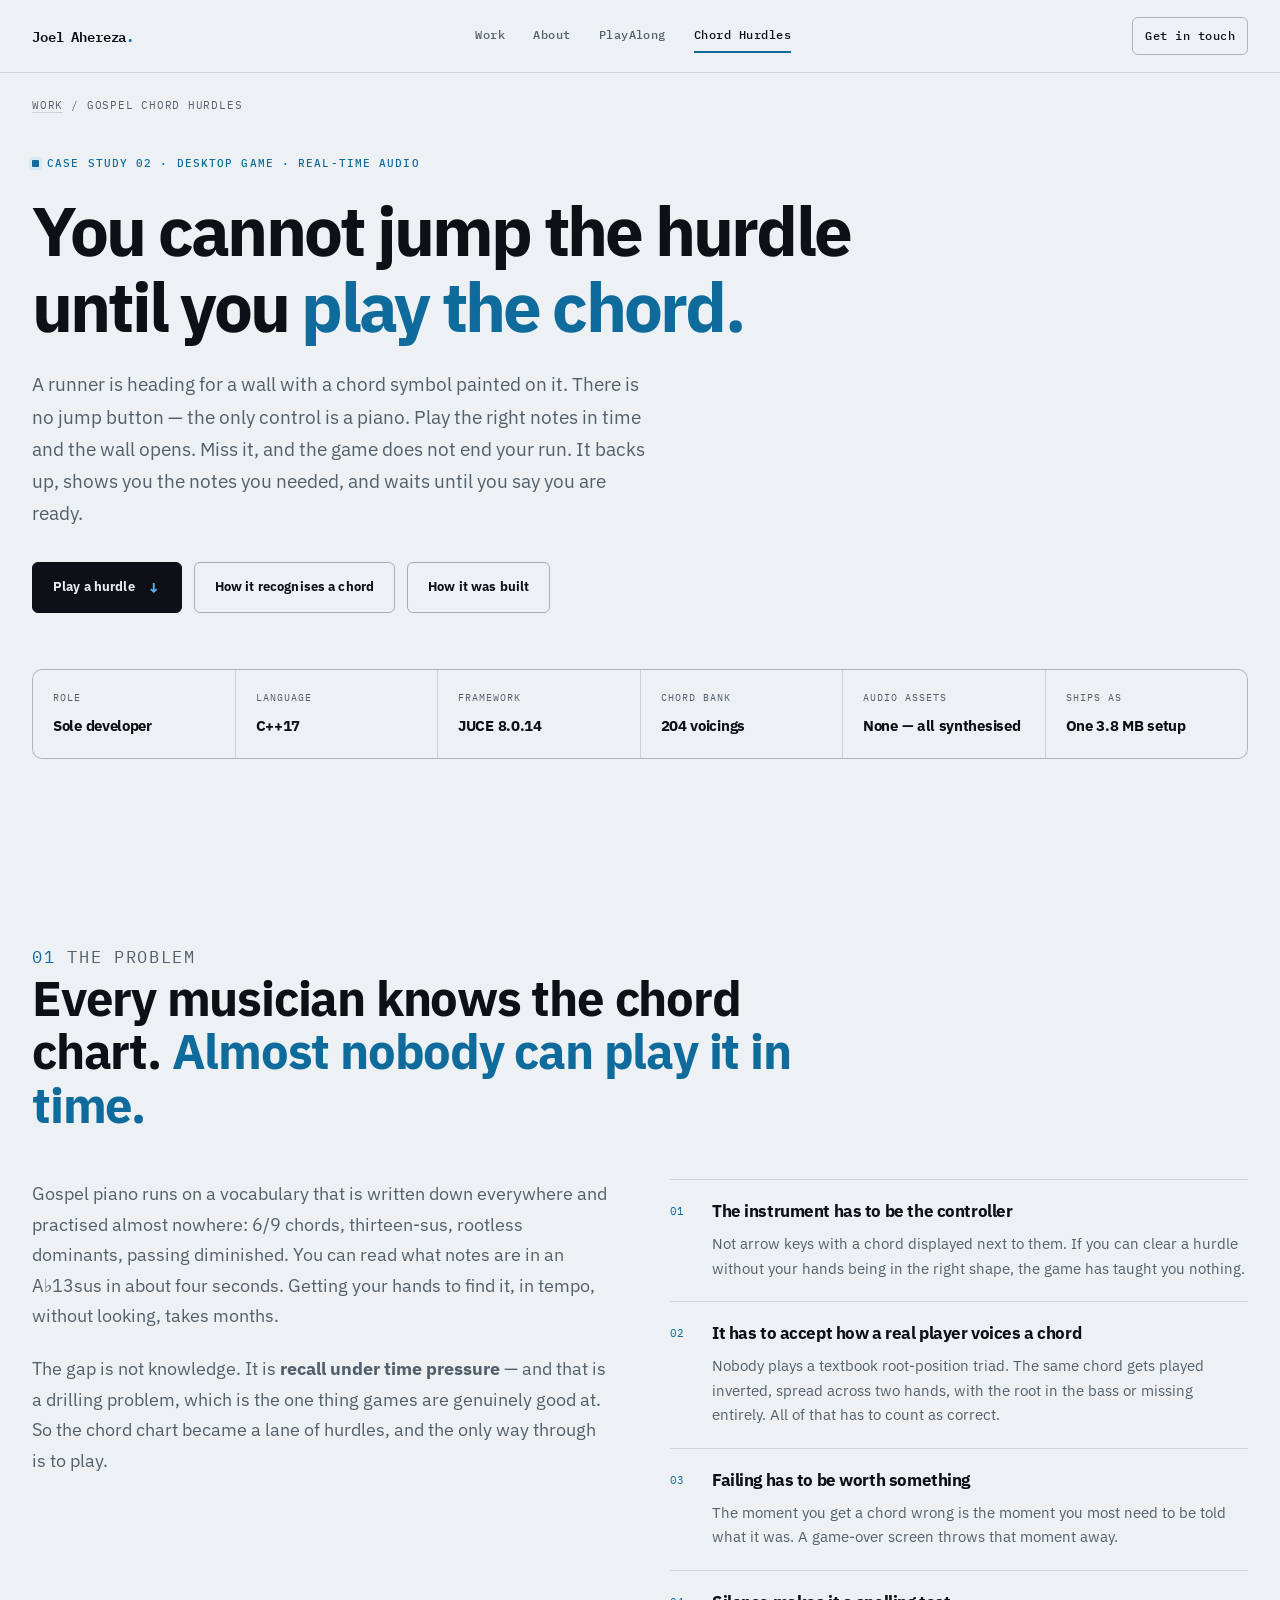
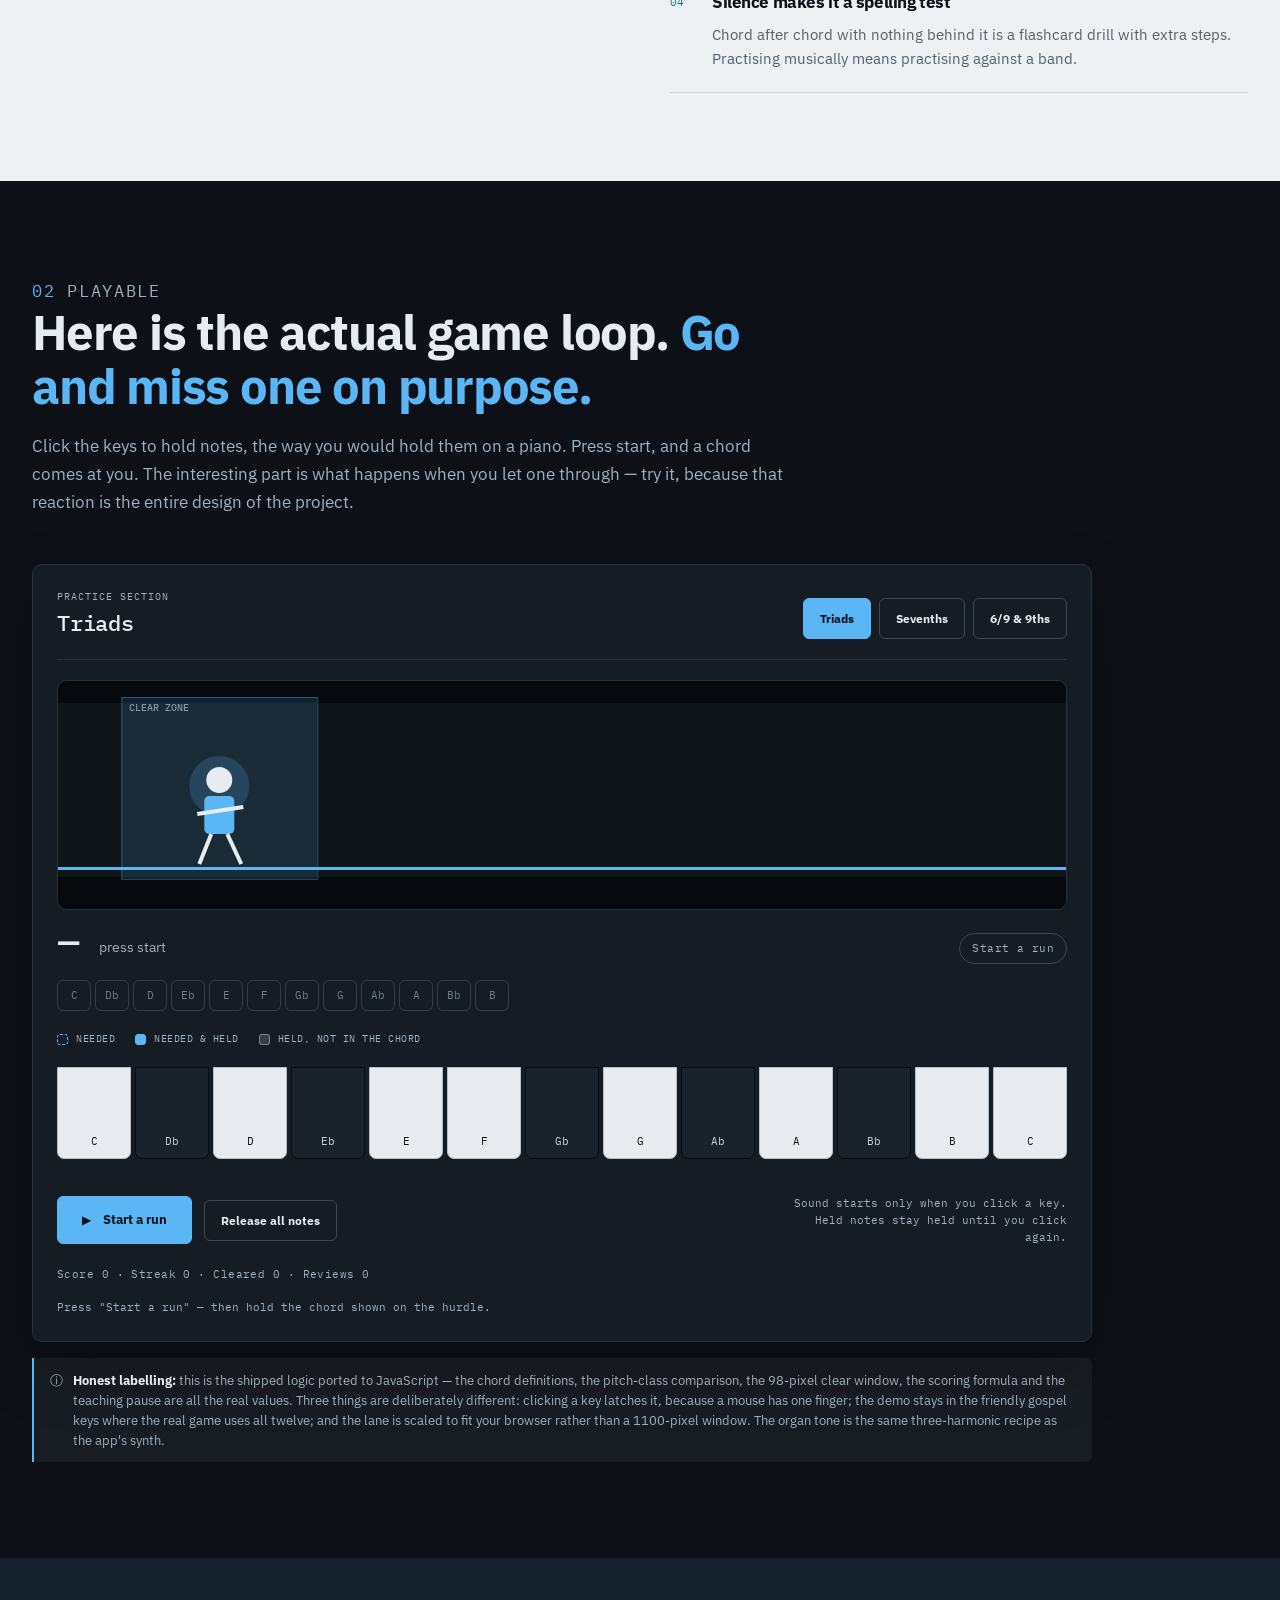
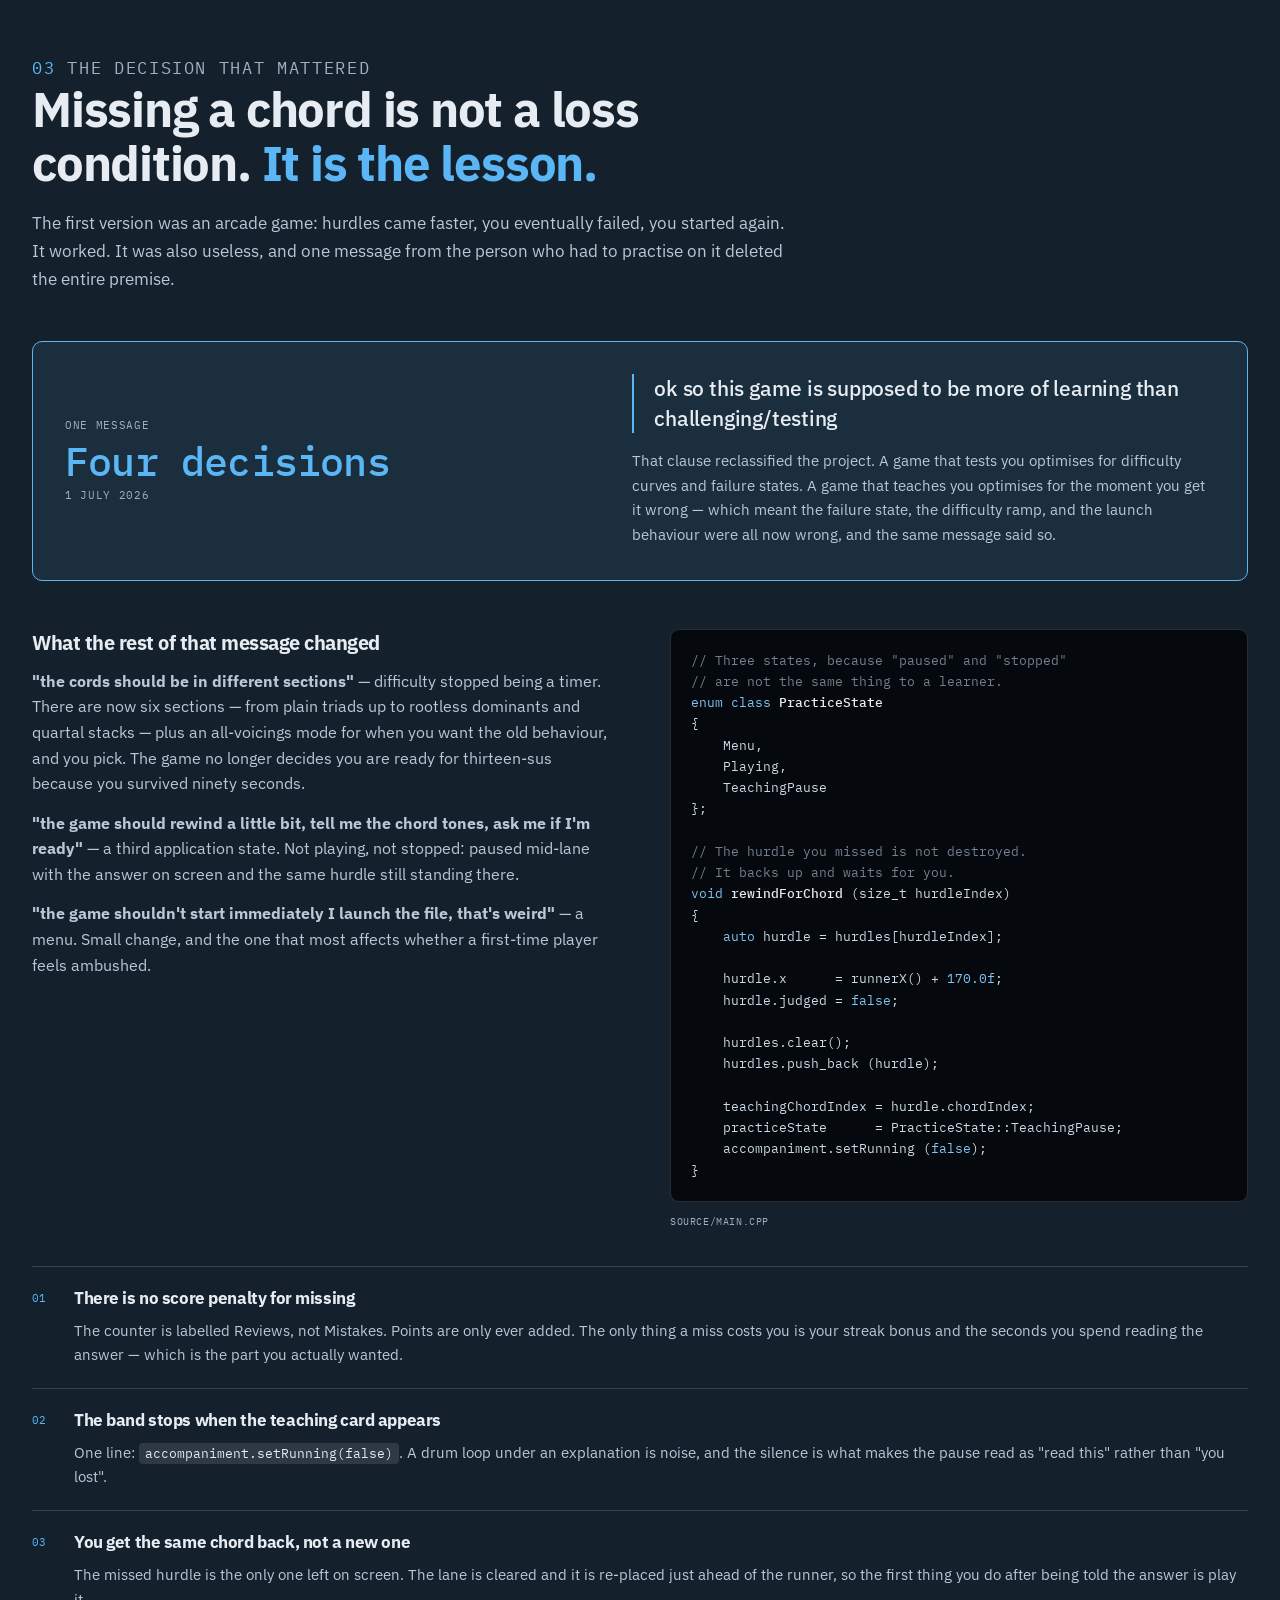
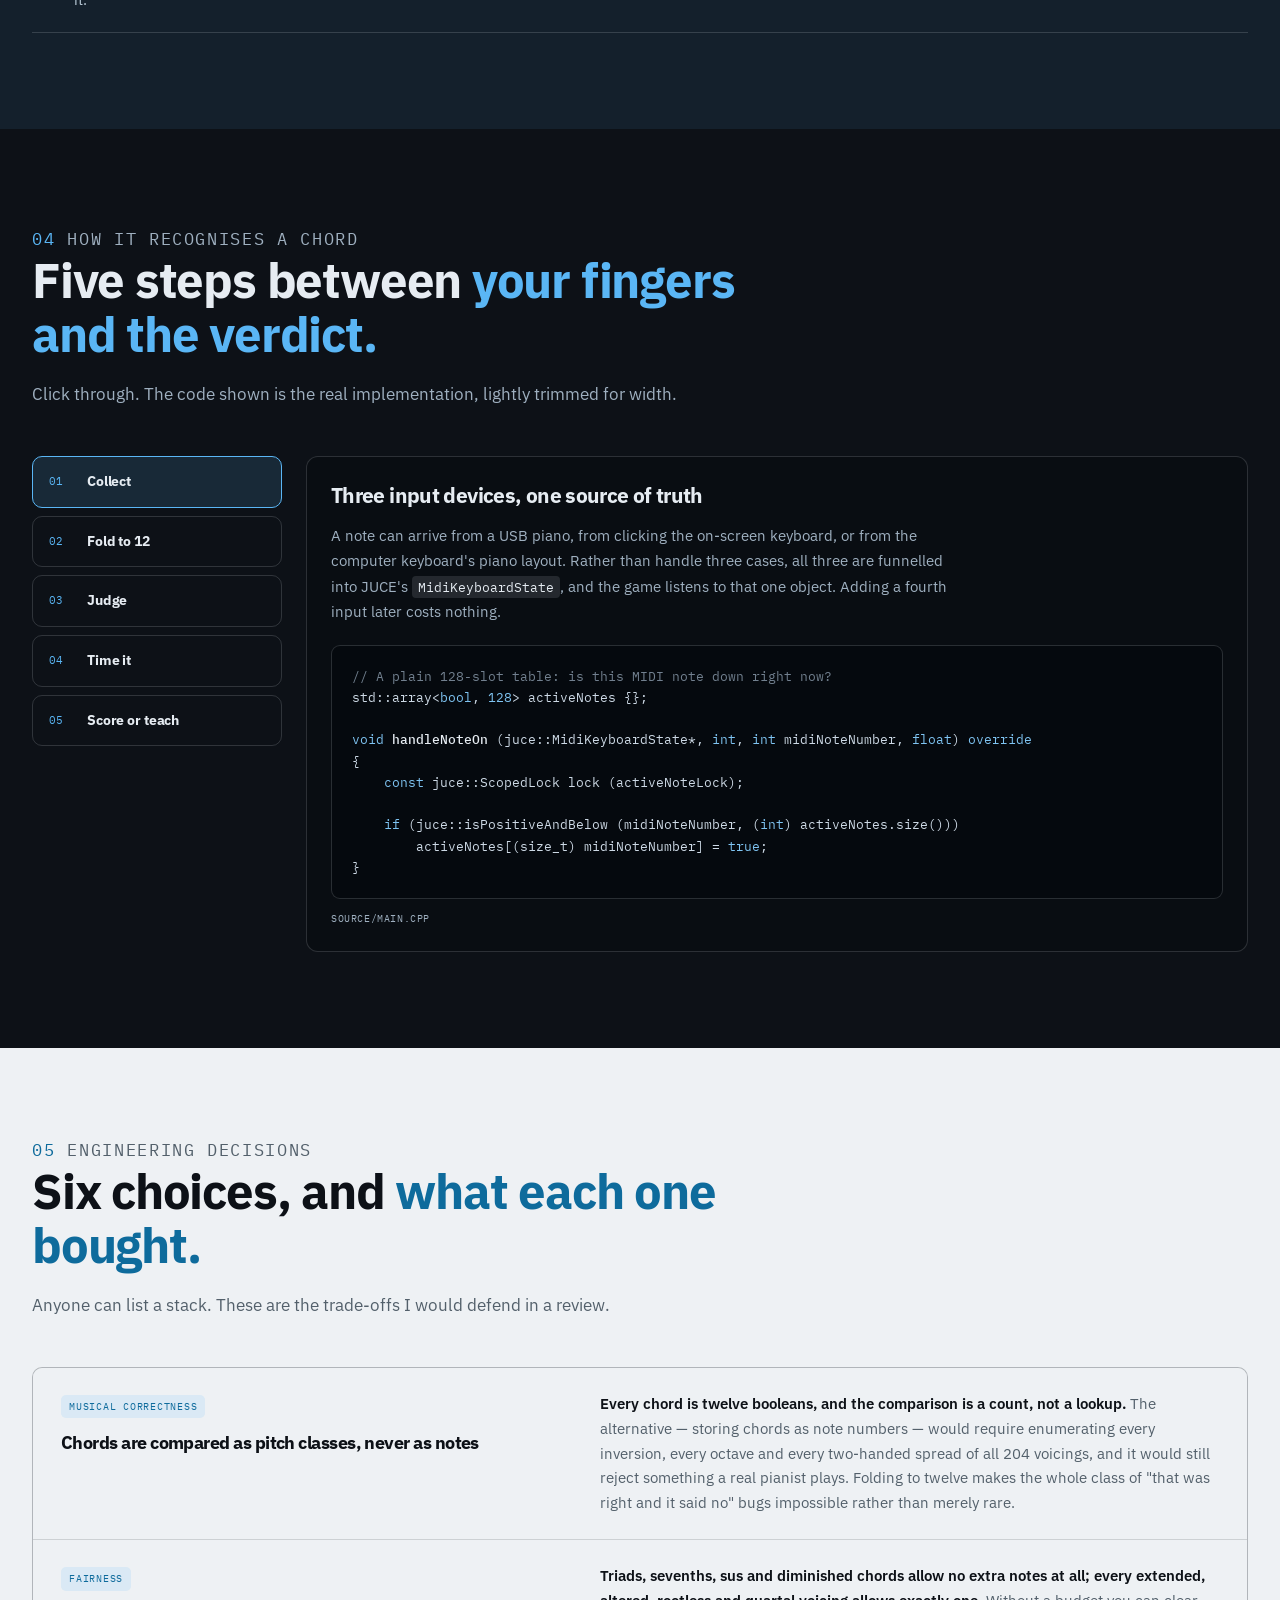
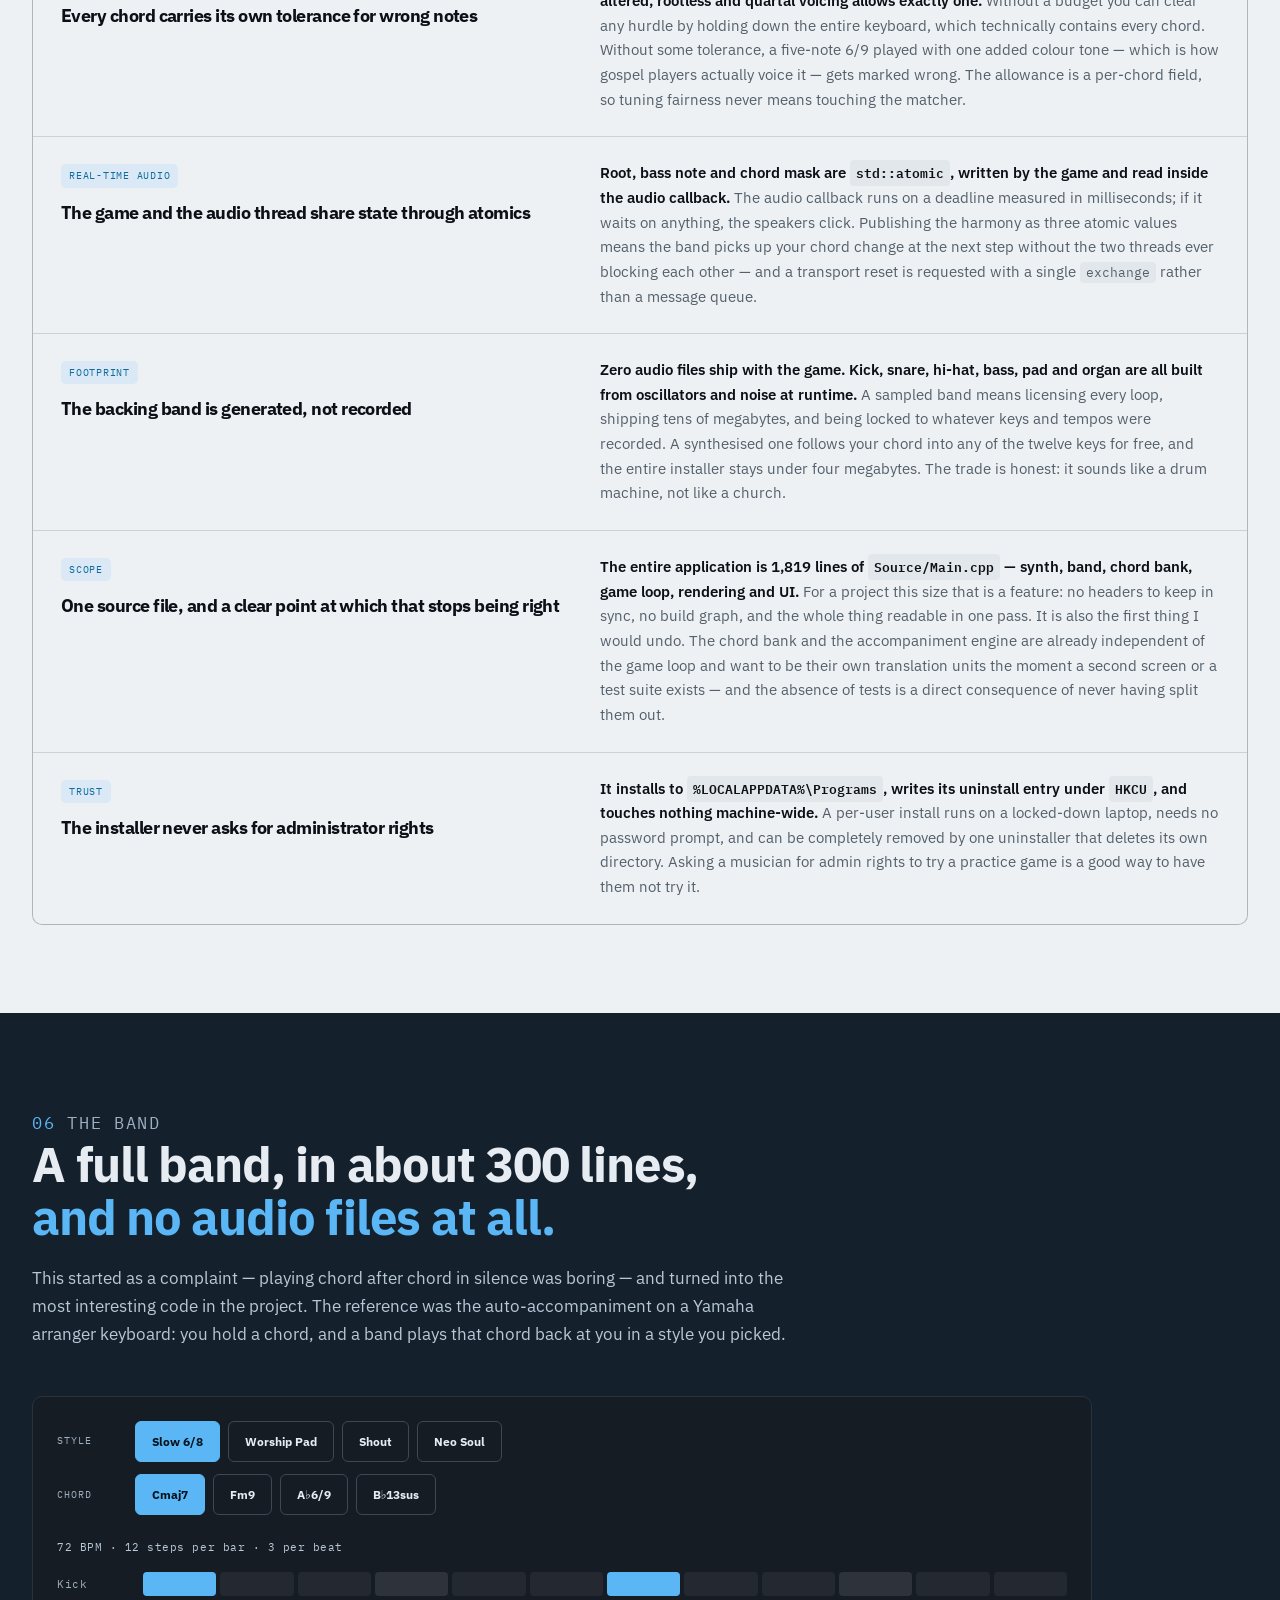
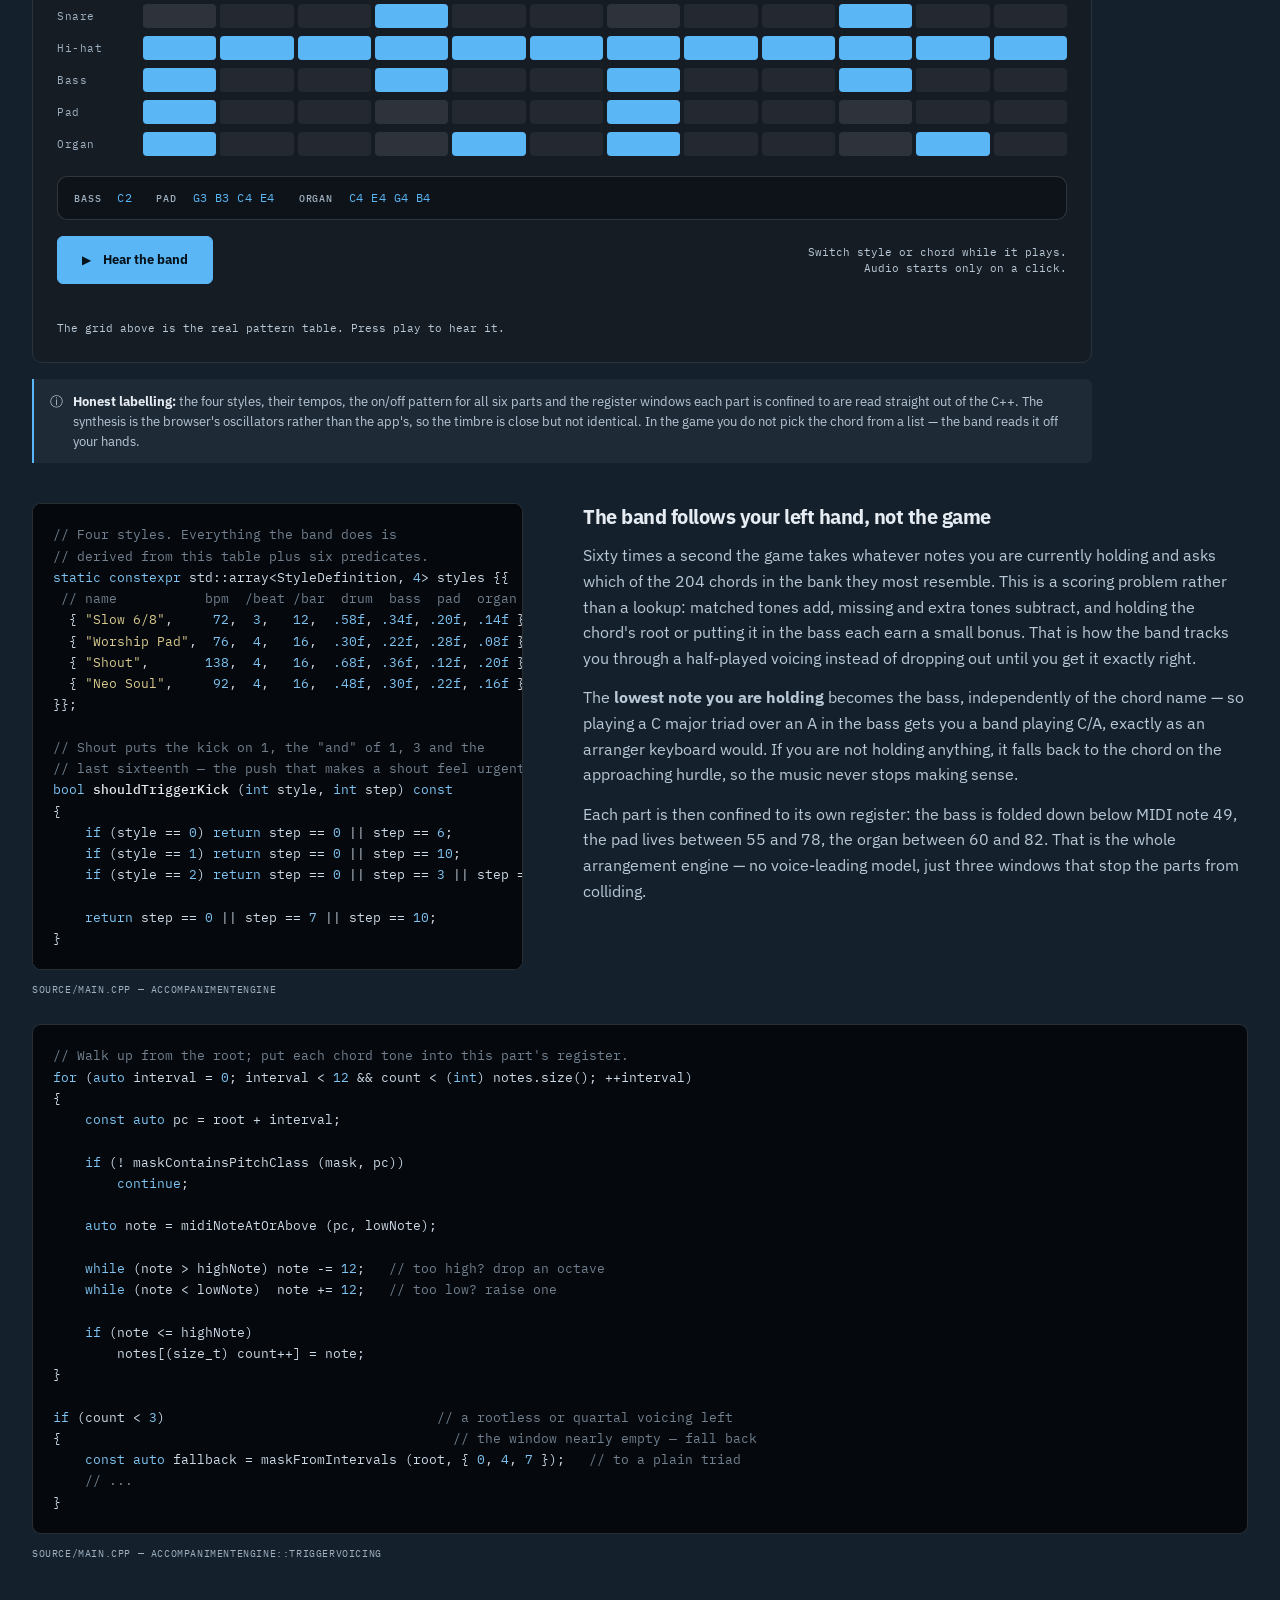
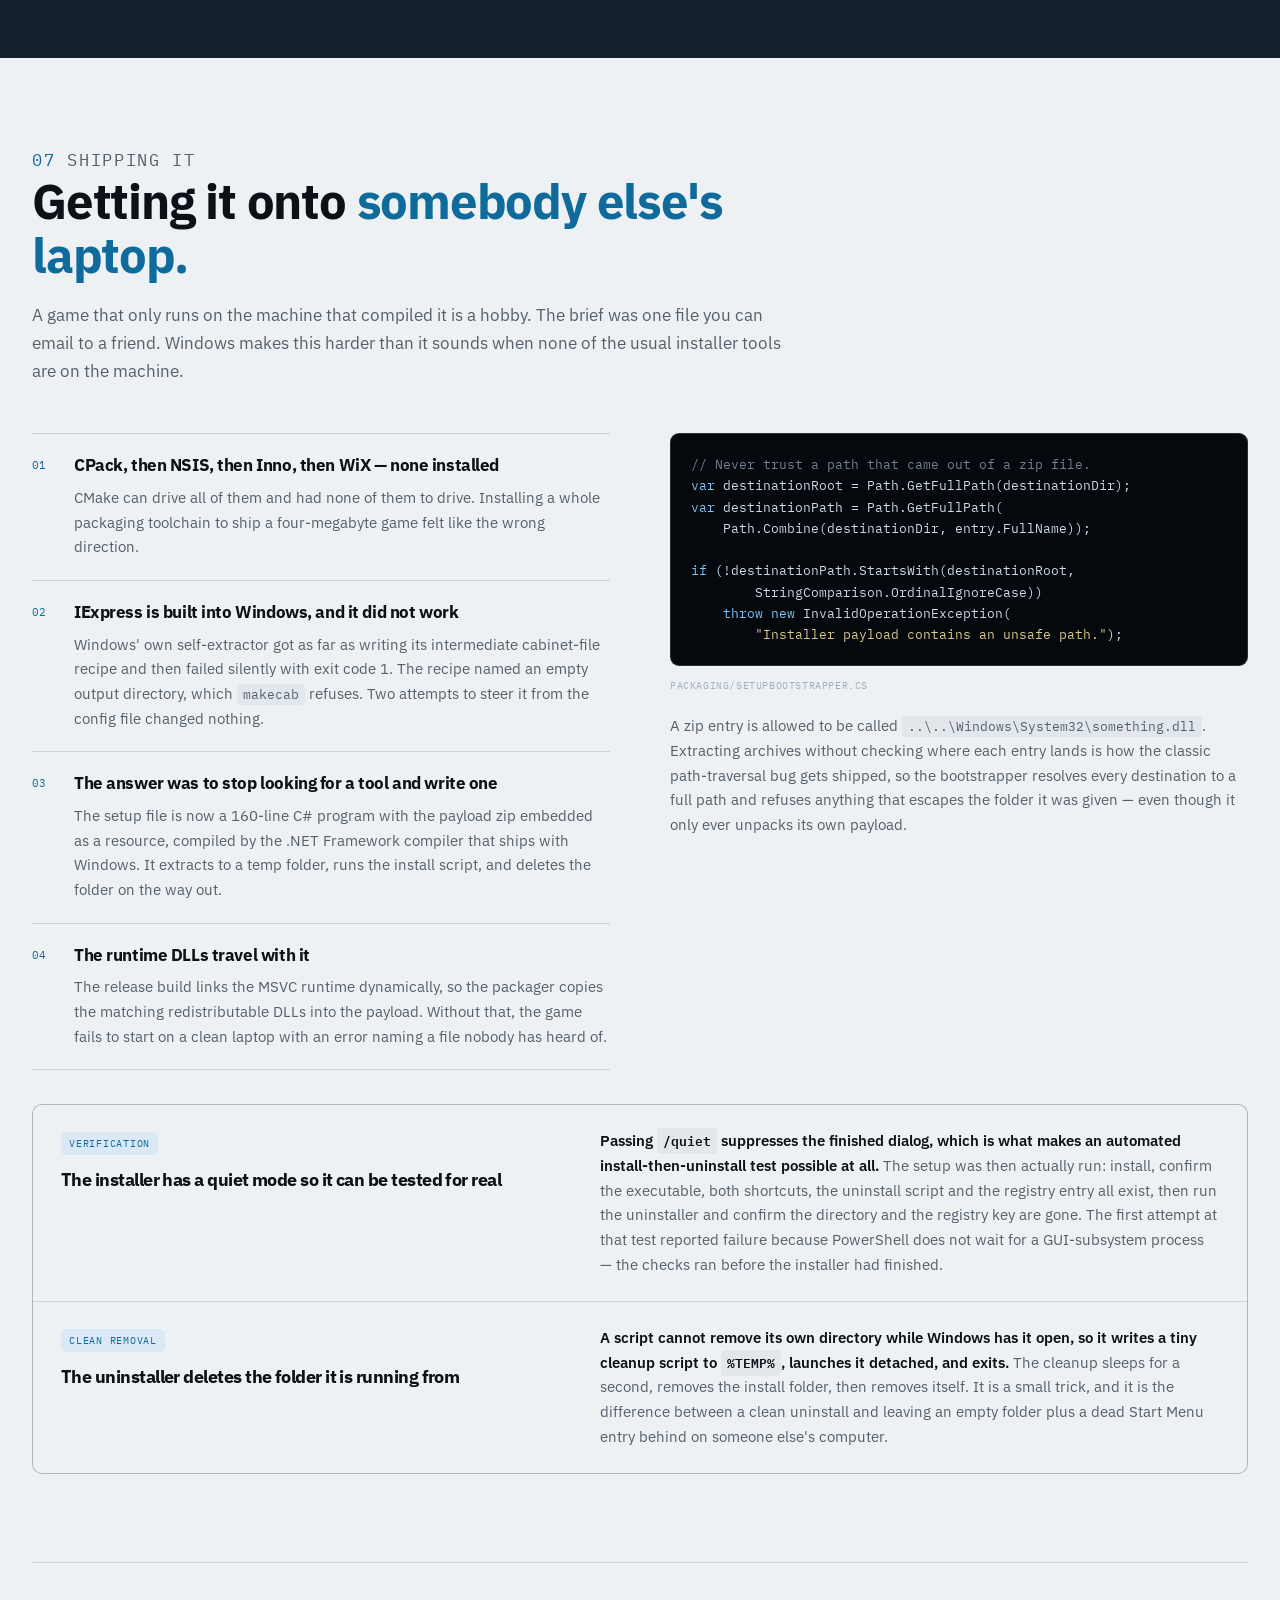
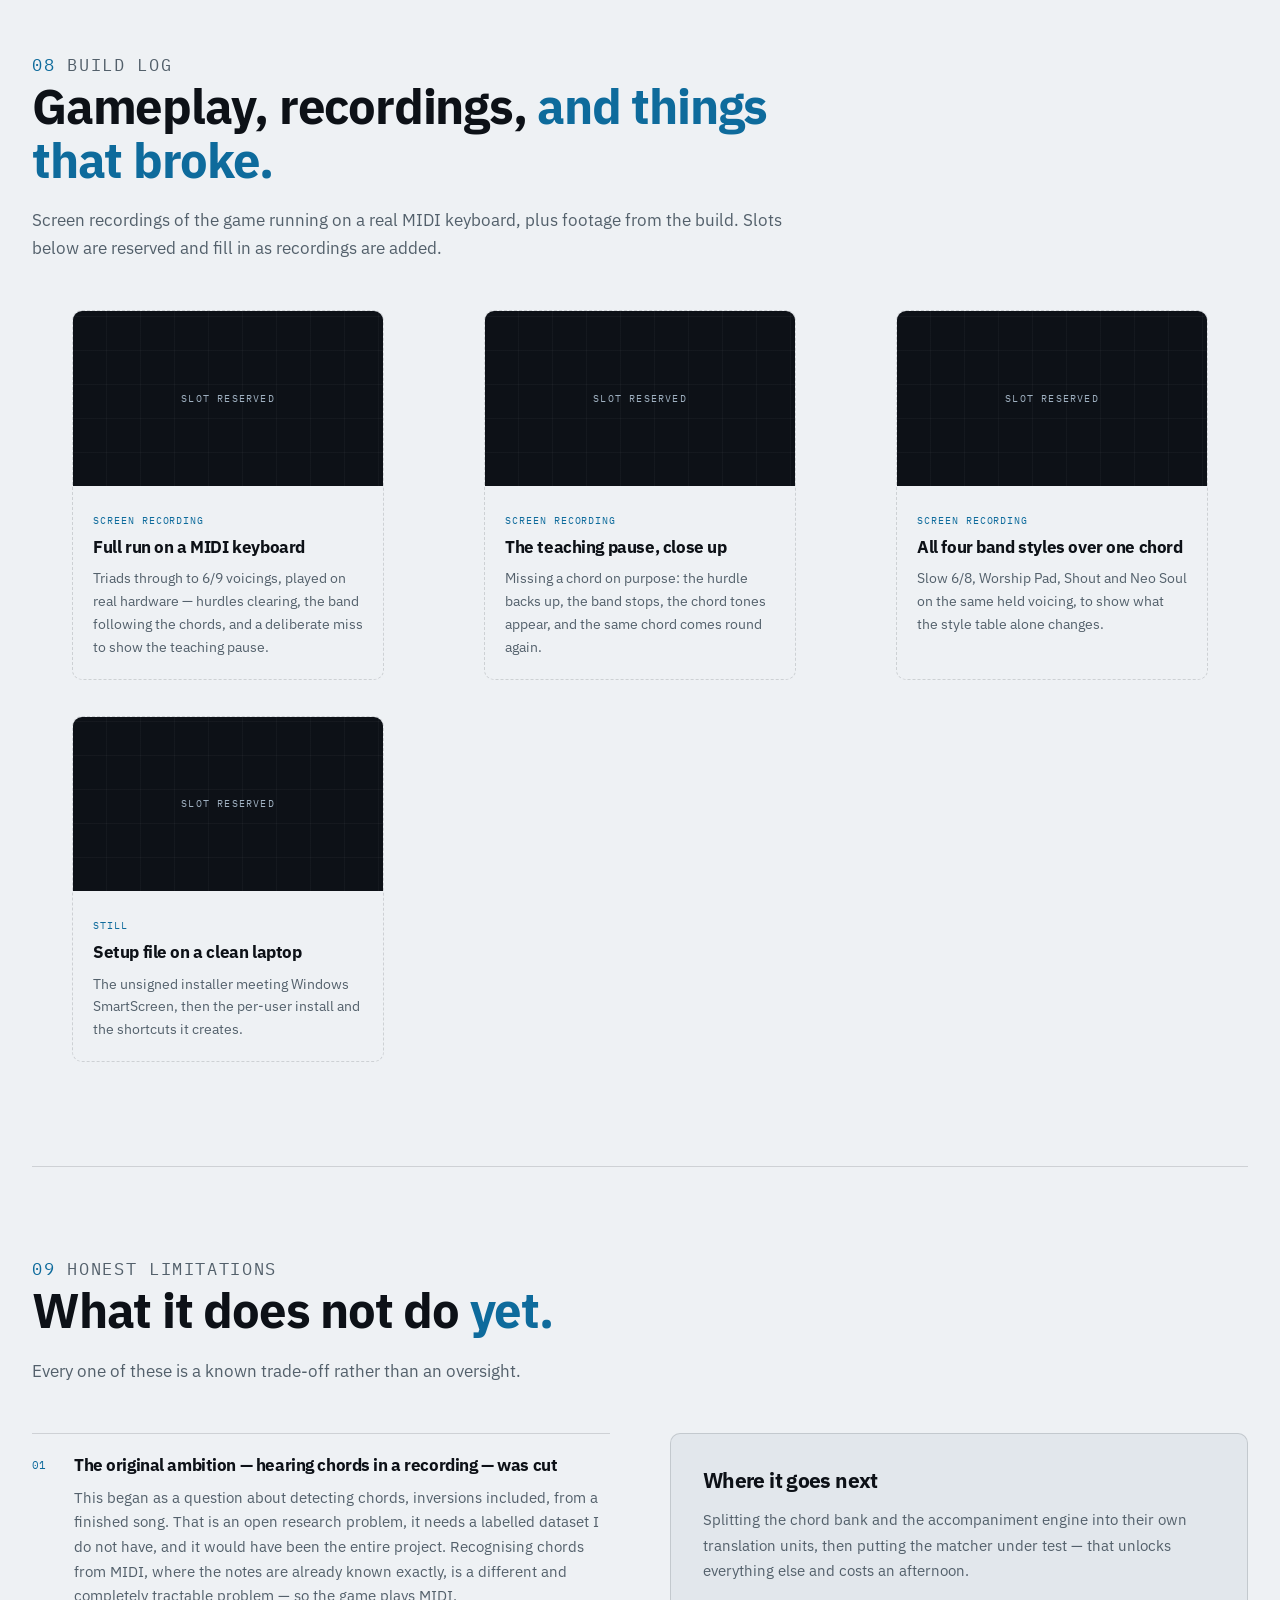
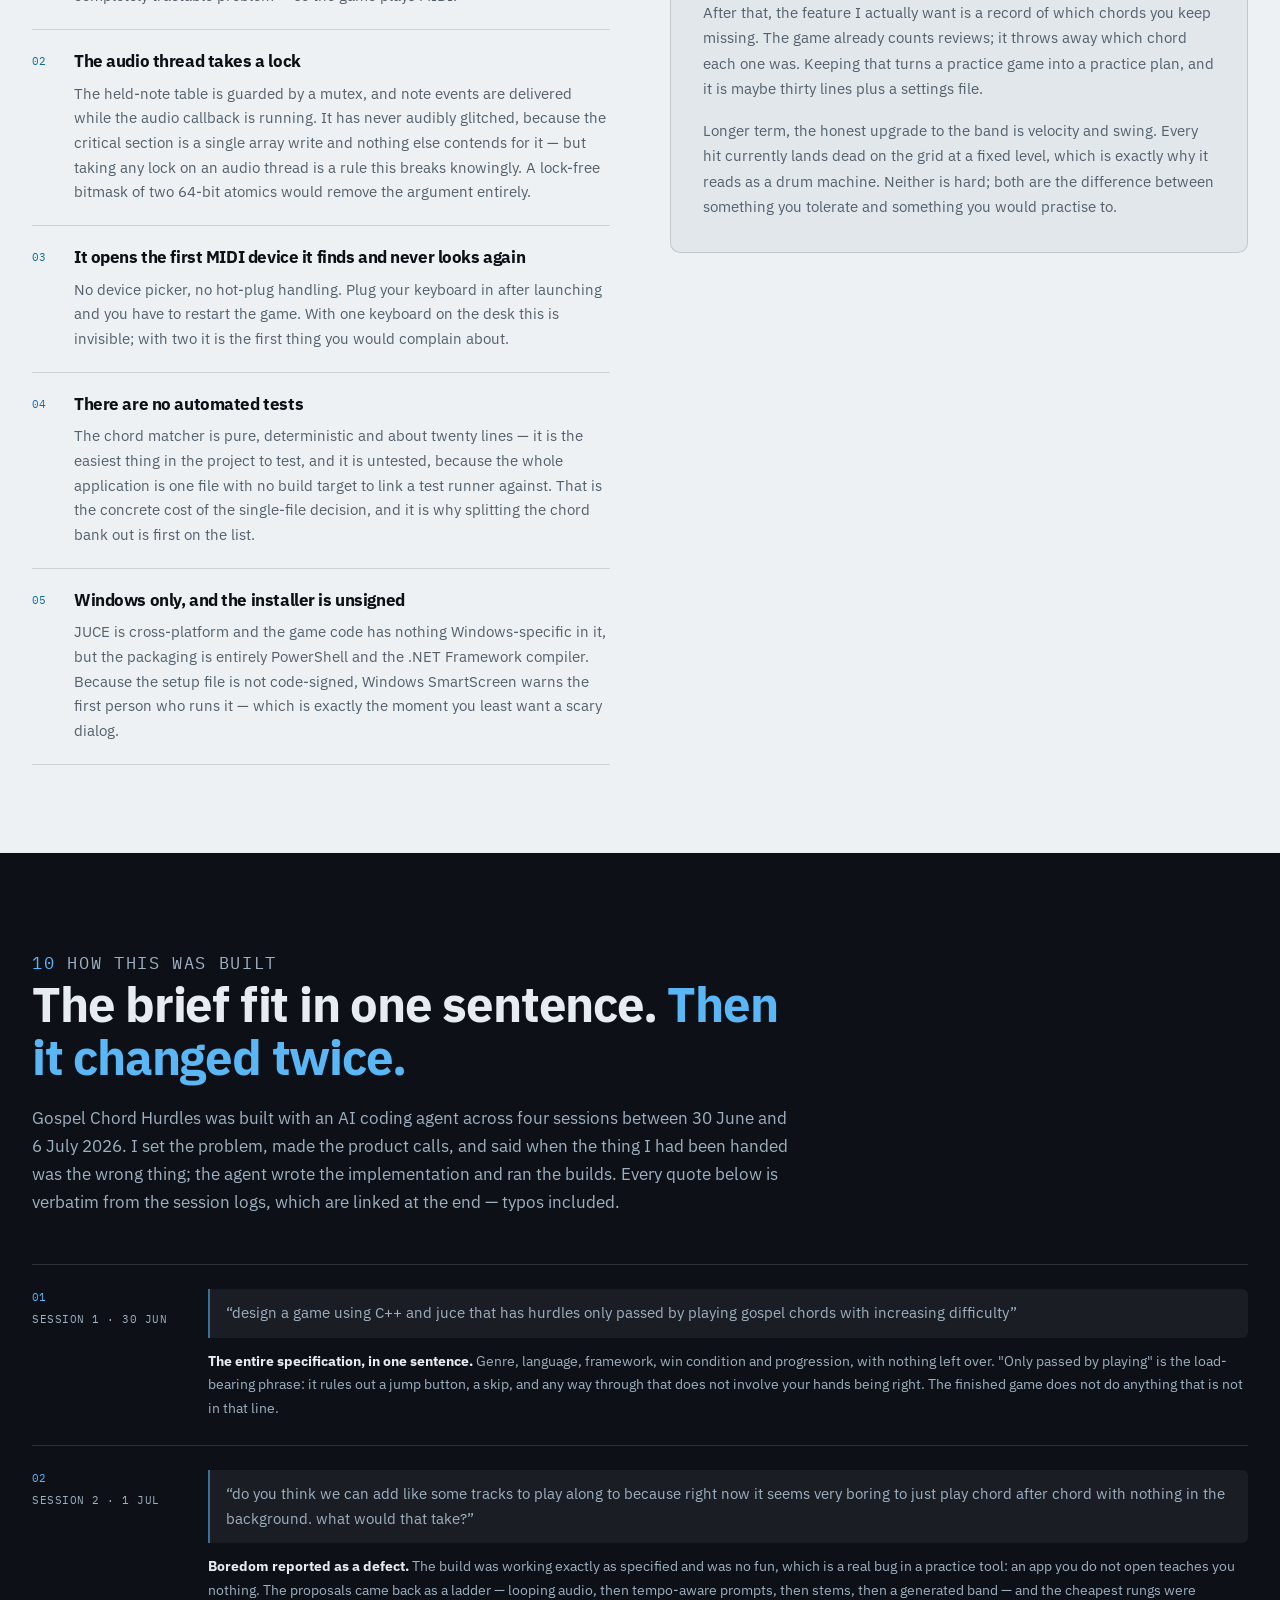
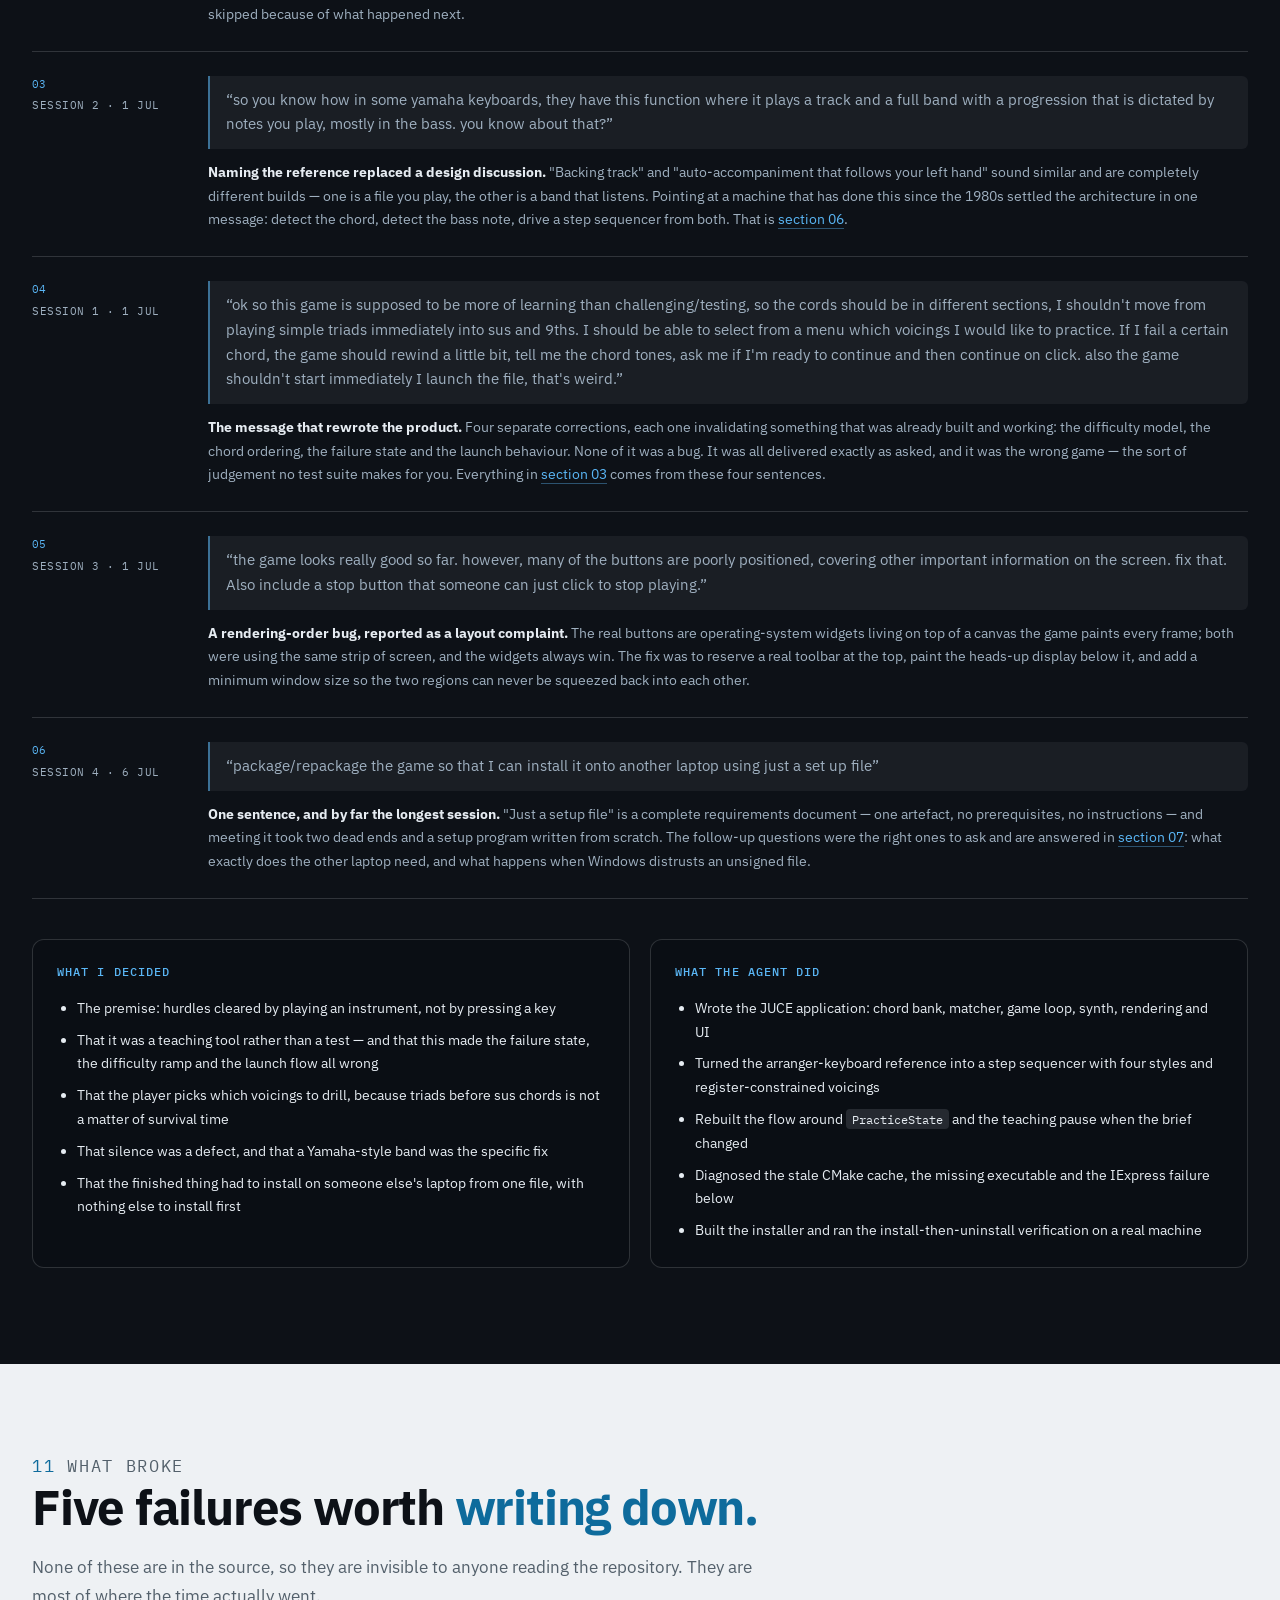
==== projects/gospel-chord-hurdles.html @ 0965d20e "Website V1.1 Anything and everything up to this point !! It is about to undergo an overhaul !!" ====
<!doctype html>
<html lang="en">
<head>
    <meta charset="UTF-8">
    <meta name="viewport" content="width=device-width, initial-scale=1.0">
    <title>Gospel Chord Hurdles — Case Study | Joel Ahereza</title>
    <meta name="description" content="Gospel Chord Hurdles is a C++/JUCE game where the only way past a hurdle is to play the gospel chord on it. A case study on real-time chord recognition, a synthesised backing band, and shipping a Windows installer with no installer toolchain.">
    <meta name="theme-color" content="#0d1117">
    <meta property="og:type" content="article">
    <meta property="og:title" content="Gospel Chord Hurdles — Case Study | Joel Ahereza">
    <meta property="og:description" content="A game you play with a piano. Miss a chord and it does not end the run — it backs up and teaches you the notes.">
    <link rel="preconnect" href="https://fonts.googleapis.com">
    <link rel="preconnect" href="https://fonts.gstatic.com" crossorigin>
    <!-- ?v= is a cache buster. Bump it after editing CSS/JS or browsers
         (and GitHub Pages' CDN) will keep serving the old file. -->
    <link rel="stylesheet" href="../assets/css/site.css?v=10">
    <link rel="stylesheet" href="../assets/css/project.css?v=10">
</head>

<body>
    <a class="skip-link" href="#main">Skip to content</a>

    <header class="site-header">
        <div class="header-inner">
            <a class="wordmark" href="../index.html">Joel Ahereza<span class="dot">.</span></a>
            <nav class="site-nav" aria-label="Primary">
                <a href="../index.html#work">Work</a>
                <a href="../index.html#about">About</a>
                <a href="play-along.html">PlayAlong</a>
                <a href="gospel-chord-hurdles.html" aria-current="page">Chord Hurdles</a>
            </nav>
            <a class="header-cta" href="mailto:jahereza@ou.edu">Get in touch</a>
        </div>
    </header>

    <p class="breadcrumb">
        <a href="../index.html">Work</a><span class="sep">/</span>Gospel Chord Hurdles
    </p>

    <main id="main">

        <!-- ===================================================== HERO ==== -->
        <section class="case-hero">
            <p class="eyebrow"><span class="pulse" aria-hidden="true"></span> Case study 02 &middot; Desktop game &middot; Real-time audio</p>
            <h1>You cannot jump the hurdle until you <em>play the chord.</em></h1>
            <p class="lede">
                A runner is heading for a wall with a chord symbol painted on it. There
                is no jump button &mdash; the only control is a piano. Play the right
                notes in time and the wall opens. Miss it, and the game does not end
                your run. It backs up, shows you the notes you needed, and waits until
                you say you are ready.
            </p>
            <div class="case-actions">
                <a class="btn btn-primary" href="#demo">Play a hurdle <span class="arrow" aria-hidden="true">&darr;</span></a>
                <a class="btn btn-secondary" href="#matching">How it recognises a chord</a>
                <a class="btn btn-secondary" href="#process">How it was built</a>
            </div>

            <dl class="spec-strip">
                <div><dt>Role</dt><dd>Sole developer</dd></div>
                <div><dt>Language</dt><dd>C++17</dd></div>
                <div><dt>Framework</dt><dd>JUCE 8.0.14</dd></div>
                <div><dt>Chord bank</dt><dd>204 voicings</dd></div>
                <div><dt>Audio assets</dt><dd>None &mdash; all synthesised</dd></div>
                <div><dt>Ships as</dt><dd>One 3.8&nbsp;MB setup</dd></div>
            </dl>
        </section>

        <!-- ================================================== PROBLEM ==== -->
        <section class="section" id="problem">
            <div class="section-head">
                <p class="section-label"><span>01</span><span>The problem</span></p>
                <h2>Every musician knows the chord chart. <em>Almost nobody can play it in time.</em></h2>
            </div>
            <div class="split">
                <div>
                    <p class="lede" style="margin-bottom:22px">
                        Gospel piano runs on a vocabulary that is written down everywhere and
                        practised almost nowhere: 6/9 chords, thirteen-sus, rootless dominants,
                        passing diminished. You can read what notes are in an A&flat;13sus in
                        about four seconds. Getting your hands to find it, in tempo, without
                        looking, takes months.
                    </p>
                    <p class="lede" style="margin:0">
                        The gap is not knowledge. It is <strong>recall under time pressure</strong>
                        &mdash; and that is a drilling problem, which is the one thing games are
                        genuinely good at. So the chord chart became a lane of hurdles, and the
                        only way through is to play.
                    </p>
                </div>
                <ul class="note-list">
                    <li>
                        <span class="n">01</span>
                        <div>
                            <h3>The instrument has to be the controller</h3>
                            <p>Not arrow keys with a chord displayed next to them. If you can clear a hurdle without your hands being in the right shape, the game has taught you nothing.</p>
                        </div>
                    </li>
                    <li>
                        <span class="n">02</span>
                        <div>
                            <h3>It has to accept how a real player voices a chord</h3>
                            <p>Nobody plays a textbook root-position triad. The same chord gets played inverted, spread across two hands, with the root in the bass or missing entirely. All of that has to count as correct.</p>
                        </div>
                    </li>
                    <li>
                        <span class="n">03</span>
                        <div>
                            <h3>Failing has to be worth something</h3>
                            <p>The moment you get a chord wrong is the moment you most need to be told what it was. A game-over screen throws that moment away.</p>
                        </div>
                    </li>
                    <li>
                        <span class="n">04</span>
                        <div>
                            <h3>Silence makes it a spelling test</h3>
                            <p>Chord after chord with nothing behind it is a flashcard drill with extra steps. Practising musically means practising against a band.</p>
                        </div>
                    </li>
                </ul>
            </div>
        </section>

        <!-- ===================================================== DEMO ==== -->
        <section class="dark-section" id="demo">
            <div class="section-head">
                <p class="section-label"><span>02</span><span>Playable</span></p>
                <h2>Here is the actual game loop. <em>Go and miss one on purpose.</em></h2>
                <p>
                    Click the keys to hold notes, the way you would hold them on a piano.
                    Press start, and a chord comes at you. The interesting part is what
                    happens when you let one through &mdash; try it, because that reaction
                    is the entire design of the project.
                </p>
            </div>

            <div class="hurdle-game" id="hurdle-game">
                <div class="hg-top">
                    <div>
                        <span class="mixer-mode-label">Practice section</span>
                        <strong class="mixer-mode" id="hg-section-name">Triads</strong>
                    </div>
                    <div class="preset-row" role="group" aria-label="Practice section">
                        <button class="preset" type="button" data-section="triads"   aria-pressed="true">Triads</button>
                        <button class="preset" type="button" data-section="sevenths" aria-pressed="false">Sevenths</button>
                        <button class="preset" type="button" data-section="ninths"   aria-pressed="false">6/9 &amp; 9ths</button>
                    </div>
                </div>

                <div class="hg-lane">
                    <canvas id="hg-canvas"></canvas>
                    <div class="hg-overlay" id="hg-overlay" hidden>
                        <span class="hg-teach-label">You missed this one &mdash; here it is</span>
                        <h3 id="hg-teach-symbol">C</h3>
                        <p class="family" id="hg-teach-family">major triad</p>
                        <p class="tones" id="hg-teach-tones">C  E  G</p>
                        <p style="margin:0">
                            <button class="btn btn-primary" type="button" id="hg-ready">
                                I&rsquo;m ready <span class="arrow" aria-hidden="true">&rarr;</span>
                            </button>
                        </p>
                    </div>
                </div>

                <div class="hg-readout">
                    <span class="hg-symbol" id="hg-symbol">&mdash;</span>
                    <span class="hg-family" id="hg-family">press start</span>
                    <span class="hg-tones" id="hg-tones"></span>
                    <span class="hg-progress" id="hg-progress">Start a run</span>
                </div>

                <div class="hg-chips" id="hg-chips" aria-hidden="true"></div>
                <p class="hg-legend">
                    <span><i class="sw-required" aria-hidden="true"></i> needed</span>
                    <span><i class="sw-matched" aria-hidden="true"></i> needed &amp; held</span>
                    <span><i class="sw-extra" aria-hidden="true"></i> held, not in the chord</span>
                </p>

                <div class="hg-keys" id="hg-keys" role="group" aria-label="On-screen keyboard — click a key to hold that note"></div>

                <div class="transport">
                    <button class="play-btn" type="button" id="hg-start" aria-pressed="false">
                        <span class="glyph" aria-hidden="true">&#9654;</span>
                        <span>Start a run</span>
                    </button>
                    <button class="preset" type="button" id="hg-check" hidden>Check my chord</button>
                    <button class="preset" type="button" id="hg-clear">Release all notes</button>
                    <p class="transport-note">Sound starts only when you click a key.<br>Held notes stay held until you click again.</p>
                </div>

                <p class="hg-stats" id="hg-stats">Score 0 &middot; Streak 0 &middot; Cleared 0 &middot; Reviews 0</p>
                <p class="mixer-status" id="hg-status" aria-live="polite"></p>
            </div>

            <p class="disclaimer">
                <span aria-hidden="true">&#9432;</span>
                <span>
                    <strong>Honest labelling:</strong> this is the shipped logic ported to
                    JavaScript &mdash; the chord definitions, the pitch-class comparison, the
                    98-pixel clear window, the scoring formula and the teaching pause are all
                    the real values. Three things are deliberately different: clicking a key
                    <em>latches</em> it, because a mouse has one finger; the demo stays in the
                    friendly gospel keys where the real game uses all twelve; and the lane is
                    scaled to fit your browser rather than a 1100-pixel window. The organ tone
                    is the same three-harmonic recipe as the app's synth.
                </span>
            </p>
        </section>

        <!-- ============================================== KEY DECISION ==== -->
        <section class="deep-section" id="teaching">
            <div class="section-head">
                <p class="section-label"><span>03</span><span>The decision that mattered</span></p>
                <h2>Missing a chord is not a loss condition. <em>It is the lesson.</em></h2>
                <p>
                    The first version was an arcade game: hurdles came faster, you eventually
                    failed, you started again. It worked. It was also useless, and one message
                    from the person who had to practise on it deleted the entire premise.
                </p>
            </div>

            <div class="pivot">
                <div>
                    <span class="pivot-clock">
                        One message
                        <b>Four decisions</b>
                        1 July 2026
                    </span>
                </div>
                <div>
                    <blockquote>ok so this game is supposed to be more of learning than challenging/testing</blockquote>
                    <p>
                        That clause reclassified the project. A game that tests you optimises for
                        difficulty curves and failure states. A game that teaches you optimises
                        for the moment you get it wrong &mdash; which meant the failure state,
                        the difficulty ramp, and the launch behaviour were all now wrong, and the
                        same message said so.
                    </p>
                </div>
            </div>

            <div class="split" style="margin-bottom:36px">
                <div>
                    <h3 class="subhead">What the rest of that message changed</h3>
                    <p style="margin:0 0 14px">
                        <strong>"the cords should be in different sections"</strong> &mdash;
                        difficulty stopped being a timer. There are now six sections &mdash; from
                        plain triads up to rootless dominants and quartal stacks &mdash; plus an
                        all-voicings mode for when you want the old behaviour, and <em>you</em>
                        pick. The game no longer decides you are ready for thirteen-sus because
                        you survived ninety seconds.
                    </p>
                    <p style="margin:0 0 14px">
                        <strong>"the game should rewind a little bit, tell me the chord tones, ask me if I'm ready"</strong> &mdash;
                        a third application state. Not playing, not stopped: paused mid-lane with
                        the answer on screen and the same hurdle still standing there.
                    </p>
                    <p style="margin:0">
                        <strong>"the game shouldn't start immediately I launch the file, that's weird"</strong> &mdash;
                        a menu. Small change, and the one that most affects whether a first-time
                        player feels ambushed.
                    </p>
                </div>
                <div>
                    <pre class="code"><span class="c">// Three states, because "paused" and "stopped"</span>
<span class="c">// are not the same thing to a learner.</span>
<span class="k">enum class</span> <span class="f">PracticeState</span>
{
    Menu,
    Playing,
    TeachingPause
};

<span class="c">// The hurdle you missed is not destroyed.</span>
<span class="c">// It backs up and waits for you.</span>
<span class="k">void</span> <span class="f">rewindForChord</span> (size_t hurdleIndex)
{
    <span class="k">auto</span> hurdle = hurdles[hurdleIndex];

    hurdle.x      = runnerX() + <span class="k">170.0f</span>;
    hurdle.judged = <span class="k">false</span>;

    hurdles.clear();
    hurdles.push_back (hurdle);

    teachingChordIndex = hurdle.chordIndex;
    practiceState      = PracticeState::TeachingPause;
    accompaniment.setRunning (<span class="k">false</span>);
}</pre>
                    <span class="code-cap">Source/Main.cpp</span>
                </div>
            </div>

            <ul class="note-list">
                <li>
                    <span class="n">01</span>
                    <div>
                        <h3>There is no score penalty for missing</h3>
                        <p>The counter is labelled <em>Reviews</em>, not <em>Mistakes</em>. Points are only ever added. The only thing a miss costs you is your streak bonus and the seconds you spend reading the answer &mdash; which is the part you actually wanted.</p>
                    </div>
                </li>
                <li>
                    <span class="n">02</span>
                    <div>
                        <h3>The band stops when the teaching card appears</h3>
                        <p>One line: <code>accompaniment.setRunning(false)</code>. A drum loop under an explanation is noise, and the silence is what makes the pause read as "read this" rather than "you lost".</p>
                    </div>
                </li>
                <li>
                    <span class="n">03</span>
                    <div>
                        <h3>You get the same chord back, not a new one</h3>
                        <p>The missed hurdle is the only one left on screen. The lane is cleared and it is re-placed just ahead of the runner, so the first thing you do after being told the answer is play it.</p>
                    </div>
                </li>
            </ul>
        </section>

        <!-- ================================================ MATCHING ===== -->
        <section class="dark-section" id="matching">
            <div class="section-head">
                <p class="section-label"><span>04</span><span>How it recognises a chord</span></p>
                <h2>Five steps between <em>your fingers and the verdict.</em></h2>
                <p>Click through. The code shown is the real implementation, lightly trimmed for width.</p>
            </div>

            <div class="pipeline">
                <div class="pipe-tabs" role="tablist" aria-label="Chord recognition steps">
                    <button class="pipe-tab" role="tab" id="tab-1" aria-controls="panel-1" aria-selected="true">
                        <span class="num">01</span><span class="label">Collect</span>
                    </button>
                    <button class="pipe-tab" role="tab" id="tab-2" aria-controls="panel-2" aria-selected="false">
                        <span class="num">02</span><span class="label">Fold to 12</span>
                    </button>
                    <button class="pipe-tab" role="tab" id="tab-3" aria-controls="panel-3" aria-selected="false">
                        <span class="num">03</span><span class="label">Judge</span>
                    </button>
                    <button class="pipe-tab" role="tab" id="tab-4" aria-controls="panel-4" aria-selected="false">
                        <span class="num">04</span><span class="label">Time it</span>
                    </button>
                    <button class="pipe-tab" role="tab" id="tab-5" aria-controls="panel-5" aria-selected="false">
                        <span class="num">05</span><span class="label">Score or teach</span>
                    </button>
                </div>

                <div>
                    <div class="pipe-panel" role="tabpanel" id="panel-1" aria-labelledby="tab-1" tabindex="0">
                        <h3>Three input devices, one source of truth</h3>
                        <p>
                            A note can arrive from a USB piano, from clicking the on-screen keyboard,
                            or from the computer keyboard's piano layout. Rather than handle three
                            cases, all three are funnelled into JUCE's <code>MidiKeyboardState</code>,
                            and the game listens to that one object. Adding a fourth input later
                            costs nothing.
                        </p>
                        <pre class="code"><span class="c">// A plain 128-slot table: is this MIDI note down right now?</span>
std::array&lt;<span class="k">bool</span>, <span class="k">128</span>&gt; activeNotes {};

<span class="k">void</span> <span class="f">handleNoteOn</span> (juce::MidiKeyboardState*, <span class="k">int</span>, <span class="k">int</span> midiNoteNumber, <span class="k">float</span>) <span class="k">override</span>
{
    <span class="k">const</span> juce::ScopedLock lock (activeNoteLock);

    <span class="k">if</span> (juce::isPositiveAndBelow (midiNoteNumber, (<span class="k">int</span>) activeNotes.size()))
        activeNotes[(size_t) midiNoteNumber] = <span class="k">true</span>;
}</pre>
                        <span class="code-cap">Source/Main.cpp</span>
                    </div>

                    <div class="pipe-panel" role="tabpanel" id="panel-2" aria-labelledby="tab-2" tabindex="0" hidden>
                        <h3>128 keys collapse into 12 names</h3>
                        <p>
                            This one line is why the game feels fair. A piano has 128 MIDI notes, but
                            music only has twelve note <em>names</em> &mdash; every C is a C. Taking
                            the remainder after dividing by twelve throws away which octave you
                            played in and keeps only what you played. The result: inversions count,
                            two-handed voicings count, doubling the root three times counts. The
                            matcher never learns the difference, because there is no difference
                            worth learning.
                        </p>
                        <pre class="code">std::array&lt;<span class="k">bool</span>, <span class="k">12</span>&gt; <span class="f">pitchClassesForNotes</span> (<span class="k">const</span> std::array&lt;<span class="k">bool</span>, <span class="k">128</span>&gt;&amp; notes) <span class="k">const</span>
{
    std::array&lt;<span class="k">bool</span>, <span class="k">12</span>&gt; held {};

    <span class="k">for</span> (<span class="k">auto</span> note = <span class="k">0</span>; note &lt; (<span class="k">int</span>) notes.size(); ++note)
        <span class="k">if</span> (notes[(size_t) note])
            held[(size_t) (note <span class="k">% 12</span>)] = <span class="k">true</span>;   <span class="c">// every C is a C</span>

    <span class="k">return</span> held;
}</pre>
                        <span class="code-cap">Source/Main.cpp</span>
                    </div>

                    <div class="pipe-panel" role="tabpanel" id="panel-3" aria-labelledby="tab-3" tabindex="0" hidden>
                        <h3>Nothing missing, and not too much extra</h3>
                        <p>
                            A chord is stored as twelve booleans, so comparing is just counting three
                            things: tones the chord needs that you are not holding, tones you are
                            holding that the chord does not want, and the total. Every required note
                            must be present &mdash; there is no partial credit. Extra notes are
                            allowed only up to a budget that each chord carries with it, which is the
                            subject of the next section.
                        </p>
                        <pre class="code"><span class="k">bool</span> <span class="f">isChordMatch</span> (<span class="k">const</span> ChordSpec&amp; chord, <span class="k">const</span> std::array&lt;<span class="k">bool</span>, <span class="k">12</span>&gt;&amp; held)
{
    <span class="k">auto</span> missing = <span class="k">0</span>, extras = <span class="k">0</span>, heldCount = <span class="k">0</span>;

    <span class="k">for</span> (<span class="k">auto</span> pc = <span class="k">0</span>; pc &lt; <span class="k">12</span>; ++pc)
    {
        <span class="k">const auto</span> required = chord.pitchClasses[(size_t) pc];
        <span class="k">const auto</span> isHeld   = held[(size_t) pc];

        <span class="k">if</span> (isHeld)               ++heldCount;
        <span class="k">if</span> (required &amp;&amp; ! isHeld) ++missing;
        <span class="k">if</span> (! required &amp;&amp; isHeld) ++extras;
    }

    <span class="k">return</span> missing == <span class="k">0</span>
        &amp;&amp; heldCount &gt;= countPitchClasses (chord.pitchClasses)
        &amp;&amp; extras &lt;= chord.extraAllowance;
}</pre>
                        <span class="code-cap">Source/Main.cpp</span>
                    </div>

                    <div class="pipe-panel" role="tabpanel" id="panel-4" aria-labelledby="tab-4" tabindex="0" hidden>
                        <h3>Right notes, wrong moment, still a miss</h3>
                        <p>
                            Correctness is only half of it &mdash; this is a rhythm game as much as a
                            theory one. The check only runs while the hurdle's centre is inside a
                            window 98 pixels either side of the runner &mdash; a little under two
                            seconds at starting speed, and less as the lane speeds up. Hold the
                            chord early and keep holding it and you will clear; stab at it late and
                            the hurdle is already past you.
                        </p>
                        <pre class="code"><span class="k">const auto</span> hurdleCenter = hurdle.x + hurdle.width * <span class="k">0.5f</span>;
<span class="k">const auto</span> inClearZone  = std::abs (hurdleCenter - clearX) &lt;= currentClearWindow();

<span class="k">if</span> (! hurdle.judged &amp;&amp; inClearZone &amp;&amp; isChordMatch (chord, held))
{
    hurdle.judged  = <span class="k">true</span>;
    hurdle.cleared = <span class="k">true</span>;
    ++clearedHurdles;
    ++streak;
    score += <span class="k">60</span> + countPitchClasses (chord.pitchClasses) * <span class="k">15</span> + streak * <span class="k">5</span>;
}</pre>
                        <span class="code-cap">Source/Main.cpp</span>
                    </div>

                    <div class="pipe-panel" role="tabpanel" id="panel-5" aria-labelledby="tab-5" tabindex="0" hidden>
                        <h3>Harder chords are worth more, on purpose</h3>
                        <p>
                            The score formula pays you for the number of distinct tones in the chord,
                            so a five-note 6/9 is worth more than a three-note triad, plus a streak
                            bonus that grows the longer you stay clean. If instead the hurdle runs
                            off the left edge unjudged, the game hands off to
                            <code>rewindForChord()</code> and the teaching pause takes over &mdash;
                            no life lost, no points deducted, streak reset to zero.
                        </p>
                        <pre class="code"><span class="c">// The hurdle has passed the runner without being judged.</span>
<span class="k">if</span> (! hurdle.judged &amp;&amp; hurdle.x + hurdle.width &lt; clearX - <span class="k">18.0f</span>)
{
    rewindForChord (i);
    <span class="k">return</span>;
}</pre>
                        <span class="code-cap">Source/Main.cpp</span>
                    </div>
                </div>
            </div>
        </section>

        <!-- ================================================ DECISIONS ==== -->
        <section class="section" id="decisions">
            <div class="section-head">
                <p class="section-label"><span>05</span><span>Engineering decisions</span></p>
                <h2>Six choices, and <em>what each one bought.</em></h2>
                <p>Anyone can list a stack. These are the trade-offs I would defend in a review.</p>
            </div>

            <div class="decisions">
                <div class="decision">
                    <div>
                        <span class="tag">Musical correctness</span>
                        <h3>Chords are compared as pitch classes, never as notes</h3>
                    </div>
                    <p>
                        <span class="why">Every chord is twelve booleans, and the comparison is a count, not a lookup.</span>
                        The alternative &mdash; storing chords as note numbers &mdash; would require
                        enumerating every inversion, every octave and every two-handed spread of all
                        204 voicings, and it would still reject something a real pianist plays.
                        Folding to twelve makes the whole class of "that was right and it said no"
                        bugs impossible rather than merely rare.
                    </p>
                </div>

                <div class="decision">
                    <div>
                        <span class="tag">Fairness</span>
                        <h3>Every chord carries its own tolerance for wrong notes</h3>
                    </div>
                    <p>
                        <span class="why">Triads, sevenths, sus and diminished chords allow no extra notes at all; every extended, altered, rootless and quartal voicing allows exactly one.</span>
                        Without a budget you can clear any hurdle by holding down the entire
                        keyboard, which technically contains every chord. Without <em>some</em>
                        tolerance, a five-note 6/9 played with one added colour tone &mdash; which is
                        how gospel players actually voice it &mdash; gets marked wrong. The
                        allowance is a per-chord field, so tuning fairness never means touching the
                        matcher.
                    </p>
                </div>

                <div class="decision">
                    <div>
                        <span class="tag">Real-time audio</span>
                        <h3>The game and the audio thread share state through atomics</h3>
                    </div>
                    <p>
                        <span class="why">Root, bass note and chord mask are <code>std::atomic</code>, written by the game and read inside the audio callback.</span>
                        The audio callback runs on a deadline measured in milliseconds; if it waits
                        on anything, the speakers click. Publishing the harmony as three atomic
                        values means the band picks up your chord change at the next step without
                        the two threads ever blocking each other &mdash; and a transport reset is
                        requested with a single <code>exchange</code> rather than a message queue.
                    </p>
                </div>

                <div class="decision">
                    <div>
                        <span class="tag">Footprint</span>
                        <h3>The backing band is generated, not recorded</h3>
                    </div>
                    <p>
                        <span class="why">Zero audio files ship with the game. Kick, snare, hi-hat, bass, pad and organ are all built from oscillators and noise at runtime.</span>
                        A sampled band means licensing every loop, shipping tens of megabytes, and
                        being locked to whatever keys and tempos were recorded. A synthesised one
                        follows your chord into any of the twelve keys for free, and the entire
                        installer stays under four megabytes. The trade is honest: it sounds like a
                        drum machine, not like a church.
                    </p>
                </div>

                <div class="decision">
                    <div>
                        <span class="tag">Scope</span>
                        <h3>One source file, and a clear point at which that stops being right</h3>
                    </div>
                    <p>
                        <span class="why">The entire application is 1,819 lines of <code>Source/Main.cpp</code> — synth, band, chord bank, game loop, rendering and UI.</span>
                        For a project this size that is a feature: no headers to keep in sync, no
                        build graph, and the whole thing readable in one pass. It is also the first
                        thing I would undo. The chord bank and the accompaniment engine are already
                        independent of the game loop and want to be their own translation units the
                        moment a second screen or a test suite exists &mdash; and the absence of
                        tests is a direct consequence of never having split them out.
                    </p>
                </div>

                <div class="decision">
                    <div>
                        <span class="tag">Trust</span>
                        <h3>The installer never asks for administrator rights</h3>
                    </div>
                    <p>
                        <span class="why">It installs to <code>%LOCALAPPDATA%\Programs</code>, writes its uninstall entry under <code>HKCU</code>, and touches nothing machine-wide.</span>
                        A per-user install runs on a locked-down laptop, needs no password prompt,
                        and can be completely removed by one uninstaller that deletes its own
                        directory. Asking a musician for admin rights to try a practice game is a
                        good way to have them not try it.
                    </p>
                </div>
            </div>
        </section>

        <!-- ===================================================== BAND ==== -->
        <section class="deep-section" id="band">
            <div class="section-head">
                <p class="section-label"><span>06</span><span>The band</span></p>
                <h2>A full band, in about 300 lines, <em>and no audio files at all.</em></h2>
                <p>
                    This started as a complaint &mdash; playing chord after chord in silence was
                    boring &mdash; and turned into the most interesting code in the project. The
                    reference was the auto-accompaniment on a Yamaha arranger keyboard: you hold
                    a chord, and a band plays that chord back at you in a style you picked.
                </p>
            </div>

            <div class="band-panel" id="band-engine">
                <div class="band-controls">
                    <div class="band-control-row">
                        <span class="band-control-label">Style</span>
                        <div class="preset-row" role="group" aria-label="Accompaniment style">
                            <button class="preset" type="button" data-style="0" aria-pressed="true">Slow 6/8</button>
                            <button class="preset" type="button" data-style="1" aria-pressed="false">Worship Pad</button>
                            <button class="preset" type="button" data-style="2" aria-pressed="false">Shout</button>
                            <button class="preset" type="button" data-style="3" aria-pressed="false">Neo Soul</button>
                        </div>
                    </div>
                    <div class="band-control-row">
                        <span class="band-control-label">Chord</span>
                        <div class="preset-row" role="group" aria-label="Chord the band follows">
                            <button class="preset" type="button" data-chord="0" aria-pressed="true">Cmaj7</button>
                            <button class="preset" type="button" data-chord="1" aria-pressed="false">Fm9</button>
                            <button class="preset" type="button" data-chord="2" aria-pressed="false">A&flat;6/9</button>
                            <button class="preset" type="button" data-chord="3" aria-pressed="false">B&flat;13sus</button>
                        </div>
                    </div>
                </div>

                <p class="band-meta" id="band-tempo">72 BPM &middot; 12 steps per bar &middot; 3 per beat</p>
                <div class="band-grid" id="band-grid"></div>
                <div class="band-voicing" id="band-voicing"></div>

                <div class="transport" style="padding-top:0">
                    <button class="play-btn" type="button" id="band-play" aria-pressed="false">
                        <span class="glyph" aria-hidden="true">&#9654;</span>
                        <span id="band-play-label">Hear the band</span>
                    </button>
                    <p class="transport-note">Switch style or chord while it plays.<br>Audio starts only on a click.</p>
                </div>

                <p class="mixer-status" id="band-status">The grid above is the real pattern table. Press play to hear it.</p>
            </div>

            <p class="disclaimer" style="margin-bottom:40px">
                <span aria-hidden="true">&#9432;</span>
                <span>
                    <strong>Honest labelling:</strong> the four styles, their tempos, the on/off
                    pattern for all six parts and the register windows each part is confined to are
                    read straight out of the C++. The synthesis is the browser's oscillators rather
                    than the app's, so the timbre is close but not identical. In the game you do
                    not pick the chord from a list &mdash; the band reads it off your hands.
                </span>
            </p>

            <div class="split split-narrow">
                <div>
                    <pre class="code"><span class="c">// Four styles. Everything the band does is</span>
<span class="c">// derived from this table plus six predicates.</span>
<span class="k">static constexpr</span> std::array&lt;StyleDefinition, <span class="k">4</span>&gt; styles {{
 <span class="c">// name           bpm  /beat /bar  drum  bass  pad  organ</span>
  { <span class="s">"Slow 6/8"</span>,     <span class="k">72</span>,  <span class="k">3</span>,   <span class="k">12</span>,  <span class="k">.58f</span>, <span class="k">.34f</span>, <span class="k">.20f</span>, <span class="k">.14f</span> },
  { <span class="s">"Worship Pad"</span>,  <span class="k">76</span>,  <span class="k">4</span>,   <span class="k">16</span>,  <span class="k">.30f</span>, <span class="k">.22f</span>, <span class="k">.28f</span>, <span class="k">.08f</span> },
  { <span class="s">"Shout"</span>,       <span class="k">138</span>,  <span class="k">4</span>,   <span class="k">16</span>,  <span class="k">.68f</span>, <span class="k">.36f</span>, <span class="k">.12f</span>, <span class="k">.20f</span> },
  { <span class="s">"Neo Soul"</span>,     <span class="k">92</span>,  <span class="k">4</span>,   <span class="k">16</span>,  <span class="k">.48f</span>, <span class="k">.30f</span>, <span class="k">.22f</span>, <span class="k">.16f</span> }
}};

<span class="c">// Shout puts the kick on 1, the "and" of 1, 3 and the</span>
<span class="c">// last sixteenth — the push that makes a shout feel urgent.</span>
<span class="k">bool</span> <span class="f">shouldTriggerKick</span> (<span class="k">int</span> style, <span class="k">int</span> step) <span class="k">const</span>
{
    <span class="k">if</span> (style == <span class="k">0</span>) <span class="k">return</span> step == <span class="k">0</span> || step == <span class="k">6</span>;
    <span class="k">if</span> (style == <span class="k">1</span>) <span class="k">return</span> step == <span class="k">0</span> || step == <span class="k">10</span>;
    <span class="k">if</span> (style == <span class="k">2</span>) <span class="k">return</span> step == <span class="k">0</span> || step == <span class="k">3</span> || step == <span class="k">8</span> || step == <span class="k">14</span>;

    <span class="k">return</span> step == <span class="k">0</span> || step == <span class="k">7</span> || step == <span class="k">10</span>;
}</pre>
                    <span class="code-cap">Source/Main.cpp &mdash; AccompanimentEngine</span>
                </div>
                <div>
                    <h3 class="subhead">The band follows your left hand, not the game</h3>
                    <p style="margin:0 0 14px">
                        Sixty times a second the game takes whatever notes you are currently
                        holding and asks which of the 204 chords in the bank they most resemble.
                        This is a scoring problem rather than a lookup: matched tones add, missing
                        and extra tones subtract, and holding the chord's root or putting it in the
                        bass each earn a small bonus. That is how the band tracks you through a
                        half-played voicing instead of dropping out until you get it exactly right.
                    </p>
                    <p style="margin:0 0 14px">
                        The <strong>lowest note you are holding</strong>
                        becomes the bass, independently of the chord name &mdash; so playing a C
                        major triad over an A in the bass gets you a band playing C/A, exactly as an
                        arranger keyboard would. If you are not holding anything, it falls back to
                        the chord on the approaching hurdle, so the music never stops making sense.
                    </p>
                    <p style="margin:0">
                        Each part is then confined to its own register: the bass is folded down
                        below MIDI note 49, the pad lives between 55 and 78, the organ between 60
                        and 82. That is the whole arrangement engine &mdash; no voice-leading
                        model, just three windows that stop the parts from colliding.
                    </p>
                </div>
            </div>

            <pre class="code" style="margin-top:26px"><span class="c">// Walk up from the root; put each chord tone into this part's register.</span>
<span class="k">for</span> (<span class="k">auto</span> interval = <span class="k">0</span>; interval &lt; <span class="k">12</span> &amp;&amp; count &lt; (<span class="k">int</span>) notes.size(); ++interval)
{
    <span class="k">const auto</span> pc = root + interval;

    <span class="k">if</span> (! maskContainsPitchClass (mask, pc))
        <span class="k">continue</span>;

    <span class="k">auto</span> note = midiNoteAtOrAbove (pc, lowNote);

    <span class="k">while</span> (note &gt; highNote) note -= <span class="k">12</span>;   <span class="c">// too high? drop an octave</span>
    <span class="k">while</span> (note &lt; lowNote)  note += <span class="k">12</span>;   <span class="c">// too low? raise one</span>

    <span class="k">if</span> (note &lt;= highNote)
        notes[(size_t) count++] = note;
}

<span class="k">if</span> (count &lt; <span class="k">3</span>)                                  <span class="c">// a rootless or quartal voicing left</span>
{                                                 <span class="c">// the window nearly empty — fall back</span>
    <span class="k">const auto</span> fallback = maskFromIntervals (root, { <span class="k">0</span>, <span class="k">4</span>, <span class="k">7</span> });   <span class="c">// to a plain triad</span>
    <span class="c">// ...</span>
}</pre>
            <span class="code-cap">Source/Main.cpp &mdash; AccompanimentEngine::triggerVoicing</span>
        </section>

        <!-- ================================================ SHIPPING ===== -->
        <section class="section" id="shipping">
            <div class="section-head">
                <p class="section-label"><span>07</span><span>Shipping it</span></p>
                <h2>Getting it onto <em>somebody else's laptop.</em></h2>
                <p>
                    A game that only runs on the machine that compiled it is a hobby. The brief
                    was one file you can email to a friend. Windows makes this harder than it
                    sounds when none of the usual installer tools are on the machine.
                </p>
            </div>

            <div class="split" style="margin-bottom:34px">
                <ul class="note-list">
                    <li>
                        <span class="n">01</span>
                        <div>
                            <h3>CPack, then NSIS, then Inno, then WiX &mdash; none installed</h3>
                            <p>CMake can drive all of them and had none of them to drive. Installing a whole packaging toolchain to ship a four-megabyte game felt like the wrong direction.</p>
                        </div>
                    </li>
                    <li>
                        <span class="n">02</span>
                        <div>
                            <h3>IExpress is built into Windows, and it did not work</h3>
                            <p>Windows' own self-extractor got as far as writing its intermediate cabinet-file recipe and then failed silently with exit code 1. The recipe named an empty output directory, which <code>makecab</code> refuses. Two attempts to steer it from the config file changed nothing.</p>
                        </div>
                    </li>
                    <li>
                        <span class="n">03</span>
                        <div>
                            <h3>The answer was to stop looking for a tool and write one</h3>
                            <p>The setup file is now a 160-line C# program with the payload zip embedded as a resource, compiled by the .NET Framework compiler that ships with Windows. It extracts to a temp folder, runs the install script, and deletes the folder on the way out.</p>
                        </div>
                    </li>
                    <li>
                        <span class="n">04</span>
                        <div>
                            <h3>The runtime DLLs travel with it</h3>
                            <p>The release build links the MSVC runtime dynamically, so the packager copies the matching redistributable DLLs into the payload. Without that, the game fails to start on a clean laptop with an error naming a file nobody has heard of.</p>
                        </div>
                    </li>
                </ul>
                <div>
                    <pre class="code"><span class="c">// Never trust a path that came out of a zip file.</span>
<span class="k">var</span> destinationRoot = Path.GetFullPath(destinationDir);
<span class="k">var</span> destinationPath = Path.GetFullPath(
    Path.Combine(destinationDir, entry.FullName));

<span class="k">if</span> (!destinationPath.StartsWith(destinationRoot,
        StringComparison.OrdinalIgnoreCase))
    <span class="k">throw new</span> InvalidOperationException(
        <span class="s">"Installer payload contains an unsafe path."</span>);</pre>
                    <span class="code-cap">packaging/SetupBootstrapper.cs</span>
                    <p style="margin:20px 0 0;font-size:14.5px;line-height:1.7;color:var(--text-muted)">
                        A zip entry is allowed to be called <code>..\..\Windows\System32\something.dll</code>.
                        Extracting archives without checking where each entry lands is how the
                        classic path-traversal bug gets shipped, so the bootstrapper resolves every
                        destination to a full path and refuses anything that escapes the folder it
                        was given &mdash; even though it only ever unpacks its own payload.
                    </p>
                </div>
            </div>

            <div class="decisions">
                <div class="decision">
                    <div>
                        <span class="tag">Verification</span>
                        <h3>The installer has a quiet mode so it can be tested for real</h3>
                    </div>
                    <p>
                        <span class="why">Passing <code>/quiet</code> suppresses the finished dialog, which is what makes an automated install-then-uninstall test possible at all.</span>
                        The setup was then actually run: install, confirm the executable, both
                        shortcuts, the uninstall script and the registry entry all exist, then run
                        the uninstaller and confirm the directory and the registry key are gone.
                        The first attempt at that test reported failure because PowerShell does not
                        wait for a GUI-subsystem process &mdash; the checks ran before the installer
                        had finished.
                    </p>
                </div>

                <div class="decision">
                    <div>
                        <span class="tag">Clean removal</span>
                        <h3>The uninstaller deletes the folder it is running from</h3>
                    </div>
                    <p>
                        <span class="why">A script cannot remove its own directory while Windows has it open, so it writes a tiny cleanup script to <code>%TEMP%</code>, launches it detached, and exits.</span>
                        The cleanup sleeps for a second, removes the install folder, then removes
                        itself. It is a small trick, and it is the difference between a clean
                        uninstall and leaving an empty folder plus a dead Start Menu entry behind
                        on someone else's computer.
                    </p>
                </div>
            </div>
        </section>

        <!-- ================================================ BUILD LOG ==== -->
        <section class="section" id="build-log">
            <div class="section-head">
                <p class="section-label"><span>08</span><span>Build log</span></p>
                <h2>Gameplay, recordings, <em>and things that broke.</em></h2>
                <p>
                    Screen recordings of the game running on a real MIDI keyboard, plus footage
                    from the build. Slots below are reserved and fill in as recordings are added.
                </p>
            </div>
            <div class="media-grid" id="build-log-grid"></div>
        </section>

        <!-- ============================================ LIMITATIONS ====== -->
        <section class="section" id="limitations">
            <div class="section-head">
                <p class="section-label"><span>09</span><span>Honest limitations</span></p>
                <h2>What it does not do <em>yet.</em></h2>
                <p>Every one of these is a known trade-off rather than an oversight.</p>
            </div>
            <div class="split">
                <ul class="note-list">
                    <li>
                        <span class="n">01</span>
                        <div>
                            <h3>The original ambition &mdash; hearing chords in a recording &mdash; was cut</h3>
                            <p>This began as a question about detecting chords, inversions included, from a finished song. That is an open research problem, it needs a labelled dataset I do not have, and it would have been the entire project. Recognising chords from MIDI, where the notes are already known exactly, is a different and completely tractable problem &mdash; so the game plays MIDI.</p>
                        </div>
                    </li>
                    <li>
                        <span class="n">02</span>
                        <div>
                            <h3>The audio thread takes a lock</h3>
                            <p>The held-note table is guarded by a mutex, and note events are delivered while the audio callback is running. It has never audibly glitched, because the critical section is a single array write and nothing else contends for it &mdash; but taking any lock on an audio thread is a rule this breaks knowingly. A lock-free bitmask of two 64-bit atomics would remove the argument entirely.</p>
                        </div>
                    </li>
                    <li>
                        <span class="n">03</span>
                        <div>
                            <h3>It opens the first MIDI device it finds and never looks again</h3>
                            <p>No device picker, no hot-plug handling. Plug your keyboard in after launching and you have to restart the game. With one keyboard on the desk this is invisible; with two it is the first thing you would complain about.</p>
                        </div>
                    </li>
                    <li>
                        <span class="n">04</span>
                        <div>
                            <h3>There are no automated tests</h3>
                            <p>The chord matcher is pure, deterministic and about twenty lines &mdash; it is the easiest thing in the project to test, and it is untested, because the whole application is one file with no build target to link a test runner against. That is the concrete cost of the single-file decision, and it is why splitting the chord bank out is first on the list.</p>
                        </div>
                    </li>
                    <li>
                        <span class="n">05</span>
                        <div>
                            <h3>Windows only, and the installer is unsigned</h3>
                            <p>JUCE is cross-platform and the game code has nothing Windows-specific in it, but the packaging is entirely PowerShell and the .NET Framework compiler. Because the setup file is not code-signed, Windows SmartScreen warns the first person who runs it &mdash; which is exactly the moment you least want a scary dialog.</p>
                        </div>
                    </li>
                </ul>
                <div class="doc-block">
                    <h3>Where it goes next</h3>
                    <p>
                        Splitting the chord bank and the accompaniment engine into their own
                        translation units, then putting the matcher under test &mdash; that unlocks
                        everything else and costs an afternoon.
                    </p>
                    <p>
                        After that, the feature I actually want is a record of which chords you keep
                        missing. The game already counts reviews; it throws away <em>which</em>
                        chord each one was. Keeping that turns a practice game into a practice
                        plan, and it is maybe thirty lines plus a settings file.
                    </p>
                    <p style="margin-bottom:0">
                        Longer term, the honest upgrade to the band is velocity and swing. Every
                        hit currently lands dead on the grid at a fixed level, which is exactly why
                        it reads as a drum machine. Neither is hard; both are the difference
                        between something you tolerate and something you would practise to.
                    </p>
                </div>
            </div>
        </section>

        <!-- ==================================================== DOCS ===== -->
        <section class="dark-section" id="process">
            <div class="section-head">
                <p class="section-label"><span>10</span><span>How this was built</span></p>
                <h2>The brief fit in one sentence. <em>Then it changed twice.</em></h2>
                <p>
                    Gospel Chord Hurdles was built with an AI coding agent across four sessions
                    between 30 June and 6 July 2026. I set the problem, made the product calls,
                    and said when the thing I had been handed was the wrong thing; the agent wrote
                    the implementation and ran the builds. Every quote below is verbatim from the
                    session logs, which are linked at the end &mdash; typos included.
                </p>
            </div>

            <ol class="timeline">
                <li class="tl-item">
                    <div class="tl-meta"><span class="tl-num">01</span><span class="tl-time">Session 1 &middot; 30 Jun</span></div>
                    <div>
                        <p class="tl-quote">design a game using C++ and juce that has hurdles only passed by playing gospel chords with increasing difficulty</p>
                        <p class="tl-effect">
                            <b>The entire specification, in one sentence.</b> Genre, language,
                            framework, win condition and progression, with nothing left over.
                            "Only passed by playing" is the load-bearing phrase: it rules out a
                            jump button, a skip, and any way through that does not involve your
                            hands being right. The finished game does not do anything that is not
                            in that line.
                        </p>
                    </div>
                </li>

                <li class="tl-item">
                    <div class="tl-meta"><span class="tl-num">02</span><span class="tl-time">Session 2 &middot; 1 Jul</span></div>
                    <div>
                        <p class="tl-quote">do you think we can add like some tracks to play along to because right now it seems very boring to just play chord after chord with nothing in the background. what would that take?</p>
                        <p class="tl-effect">
                            <b>Boredom reported as a defect.</b> The build was working exactly as
                            specified and was no fun, which is a real bug in a practice tool: an
                            app you do not open teaches you nothing. The proposals came back as a
                            ladder &mdash; looping audio, then tempo-aware prompts, then stems,
                            then a generated band &mdash; and the cheapest rungs were skipped
                            because of what happened next.
                        </p>
                    </div>
                </li>

                <li class="tl-item">
                    <div class="tl-meta"><span class="tl-num">03</span><span class="tl-time">Session 2 &middot; 1 Jul</span></div>
                    <div>
                        <p class="tl-quote">so you know how in some yamaha keyboards, they have this function where it plays a track and a full band with a progression that is dictated by notes you play, mostly in the bass. you know about that?</p>
                        <p class="tl-effect">
                            <b>Naming the reference replaced a design discussion.</b> "Backing
                            track" and "auto-accompaniment that follows your left hand" sound
                            similar and are completely different builds &mdash; one is a file you
                            play, the other is a band that listens. Pointing at a machine that has
                            done this since the 1980s settled the architecture in one message:
                            detect the chord, detect the bass note, drive a step sequencer from
                            both. That is <a href="#band">section 06</a>.
                        </p>
                    </div>
                </li>

                <li class="tl-item">
                    <div class="tl-meta"><span class="tl-num">04</span><span class="tl-time">Session 1 &middot; 1 Jul</span></div>
                    <div>
                        <p class="tl-quote">ok so this game is supposed to be more of learning than challenging/testing, so the cords should be in different sections, I shouldn't move from playing simple triads immediately into sus and 9ths. I should be able to select from a menu which voicings I would like to practice. If I fail a certain chord, the game should rewind a little bit, tell me the chord tones, ask me if I'm ready to continue and then continue on click. also the game shouldn't start immediately I launch the file, that's weird.</p>
                        <p class="tl-effect">
                            <b>The message that rewrote the product.</b> Four separate corrections,
                            each one invalidating something that was already built and working:
                            the difficulty model, the chord ordering, the failure state and the
                            launch behaviour. None of it was a bug. It was all delivered exactly as
                            asked, and it was the wrong game &mdash; the sort of judgement no test
                            suite makes for you. Everything in
                            <a href="#teaching">section 03</a> comes
                            from these four sentences.
                        </p>
                    </div>
                </li>

                <li class="tl-item">
                    <div class="tl-meta"><span class="tl-num">05</span><span class="tl-time">Session 3 &middot; 1 Jul</span></div>
                    <div>
                        <p class="tl-quote">the game looks really good so far. however, many of the buttons are poorly positioned, covering other important information on the screen. fix that. Also include a stop button that someone can just click to stop playing.</p>
                        <p class="tl-effect">
                            <b>A rendering-order bug, reported as a layout complaint.</b> The real
                            buttons are operating-system widgets living on top of a canvas the game
                            paints every frame; both were using the same strip of screen, and the
                            widgets always win. The fix was to reserve a real toolbar at the top,
                            paint the heads-up display below it, and add a minimum window size so
                            the two regions can never be squeezed back into each other.
                        </p>
                    </div>
                </li>

                <li class="tl-item">
                    <div class="tl-meta"><span class="tl-num">06</span><span class="tl-time">Session 4 &middot; 6 Jul</span></div>
                    <div>
                        <p class="tl-quote">package/repackage the game so that I can install it onto another laptop using just a set up file</p>
                        <p class="tl-effect">
                            <b>One sentence, and by far the longest session.</b> "Just a setup file"
                            is a complete requirements document &mdash; one artefact, no
                            prerequisites, no instructions &mdash; and meeting it took two dead
                            ends and a setup program written from scratch. The follow-up
                            questions were the right ones to ask and are answered in
                            <a href="#shipping">section 07</a>: what
                            exactly does the other laptop need, and what happens when Windows
                            distrusts an unsigned file.
                        </p>
                    </div>
                </li>
            </ol>

            <div class="attribution">
                <div>
                    <h3>What I decided</h3>
                    <ul>
                        <li>The premise: hurdles cleared by playing an instrument, not by pressing a key</li>
                        <li>That it was a teaching tool rather than a test &mdash; and that this made the failure state, the difficulty ramp and the launch flow all wrong</li>
                        <li>That the player picks which voicings to drill, because triads before sus chords is not a matter of survival time</li>
                        <li>That silence was a defect, and that a Yamaha-style band was the specific fix</li>
                        <li>That the finished thing had to install on someone else's laptop from one file, with nothing else to install first</li>
                    </ul>
                </div>
                <div>
                    <h3>What the agent did</h3>
                    <ul>
                        <li>Wrote the JUCE application: chord bank, matcher, game loop, synth, rendering and UI</li>
                        <li>Turned the arranger-keyboard reference into a step sequencer with four styles and register-constrained voicings</li>
                        <li>Rebuilt the flow around <code>PracticeState</code> and the teaching pause when the brief changed</li>
                        <li>Diagnosed the stale CMake cache, the missing executable and the IExpress failure below</li>
                        <li>Built the installer and ran the install-then-uninstall verification on a real machine</li>
                    </ul>
                </div>
            </div>
        </section>

        <!-- ============================================= WHAT BROKE ====== -->
        <section class="section" id="build-problems">
            <div class="section-head">
                <p class="section-label"><span>11</span><span>What broke</span></p>
                <h2>Five failures worth <em>writing down.</em></h2>
                <p>
                    None of these are in the source, so they are invisible to anyone reading the
                    repository. They are most of where the time actually went.
                </p>
            </div>

            <div class="decisions">
                <div class="decision">
                    <div>
                        <span class="tag">Build system</span>
                        <h3>Moving the project folder broke the build, and the error blamed the wrong thing</h3>
                    </div>
                    <p>
                        CMake writes the absolute path of its build directory into its cache, so
                        after the project moved out of OneDrive every build failed with a complaint
                        about a directory that no longer existed.
                        <span class="why">The fix is not to edit the cache but to abandon it:</span>
                        rename the old build folder, configure fresh, and point <code>JUCE_DIR</code>
                        at the JUCE checkout still sitting inside the old one so the framework did
                        not have to be downloaded again.
                    </p>
                </div>

                <div class="decision">
                    <div>
                        <span class="tag">Toolchain</span>
                        <h3>"There's nothing in the Release folder" &mdash; and there wasn't</h3>
                    </div>
                    <p>
                        JUCE does not put the finished application where CMake normally would; it
                        goes into a nested <code>artefacts</code> directory whose path nobody guesses
                        on the first try. <span class="why">Rather than document where the file
                        hides, the build was changed to put it somewhere obvious:</span> a top-level
                        <code>dist/&lt;config&gt;/</code> folder set by
                        <code>RUNTIME_OUTPUT_DIRECTORY</code>. Being unable to find the thing you
                        just built is a real defect, and it is fixed in the build script, not in a
                        README.
                    </p>
                </div>

                <div class="decision">
                    <div>
                        <span class="tag">Packaging</span>
                        <h3>IExpress failed with exit code 1 and no message</h3>
                    </div>
                    <p>
                        Windows' built-in packager produced its intermediate cabinet recipe and then
                        stopped, silently. Reading that generated file showed an empty output
                        directory, which <code>makecab</code> rejects; the documented option to embed
                        the payload instead changed nothing, and the binary contained no useful
                        strings. <span class="why">The decision that mattered was to stop
                        debugging a legacy tool and spend the same time writing a 90-line
                        replacement</span> &mdash; which then worked first time and is far easier
                        to reason about than the thing it replaced.
                    </p>
                </div>

                <div class="decision">
                    <div>
                        <span class="tag">Environment</span>
                        <h3>The agent could not find the project, twice</h3>
                    </div>
                    <p>
                        Two sessions opened with the tool searching the disk for its own workspace:
                        the recorded project path still pointed into OneDrive while the real folder
                        had moved to Documents. <span class="why">Both sessions burned real time on
                        this before touching any code.</span> It is the least glamorous entry here
                        and probably the most useful &mdash; an agent's picture of your machine is
                        just another cache, and it goes stale exactly like CMake's did.
                    </p>
                </div>

                <div class="decision">
                    <div>
                        <span class="tag">Verification</span>
                        <h3>The first installer test passed the wrong thing</h3>
                    </div>
                    <p>
                        The smoke test launched the setup file and immediately checked for installed
                        files. They were not there &mdash; not because the install failed, but
                        because Windows does not make the shell wait for a GUI process, so the
                        assertions ran while the installer was still copying.
                        <span class="why">A test that races the thing it is testing will report both
                        false failures and false passes;</span> re-running it with an explicit wait
                        turned it into an actual verification.
                    </p>
                </div>
            </div>

            <div class="doc-block" style="margin-top:34px">
                <h3>The full session logs</h3>
                <p>
                    All four development sessions are published in one PDF, in the order the work
                    happened, including the two that open with the agent unable to find the project
                    and the long unhappy middle of the packaging session. They are published rather
                    than summarised because a process write-up that only shows the good decisions
                    is not evidence of anything.
                </p>
                <p>
                    One edit was made before publishing: absolute Windows paths containing a local
                    user profile name are shown as <code>&lt;project folder&gt;</code>, and internal
                    thread identifiers are removed. Nothing has been reworded or cut.
                </p>
                <p style="margin-bottom:0">
                    <a class="btn btn-primary" href="../assets/docs/gospel-chord-hurdles-session-transcripts.pdf">
                        Read the full transcripts (PDF) <span class="arrow" aria-hidden="true">&rarr;</span>
                    </a>
                </p>
            </div>
        </section>

        <!-- ==================================================== NEXT ===== -->
        <section class="section">
            <div class="next-project">
                <div>
                    <p class="eyebrow"><span class="pulse" aria-hidden="true"></span> Keep reading</p>
                    <h2>More projects &amp; write-ups</h2>
                </div>
                <a class="btn btn-primary" href="../index.html#work">
                    Back to all work <span class="arrow" aria-hidden="true">&rarr;</span>
                </a>
            </div>
        </section>
    </main>

    <footer class="site-footer">
        <p class="eyebrow footer-kicker">Questions about this project?</p>
        <a class="footer-email" href="mailto:jahereza@ou.edu">jahereza@ou.edu <span class="arrow" aria-hidden="true">&nearr;</span></a>
        <div class="footer-bottom">
            <span>Joel Ahereza &middot; Computer Engineering &middot; 2026</span>
            <div class="footer-links">
                <a href="https://github.com/98Joel">GitHub</a>
                <a href="../index.html">Work</a>
            </div>
        </div>
    </footer>

    <script src="../assets/js/media.js?v=10"></script>
    <script>
        /* ------------------------------------------------------------------
           BUILD LOG — add a recording by filling in `src`.
           Drop the file in assets/media/gospel-chord-hurdles/ and point at it:

             { type: 'video',
               src: '../assets/media/gospel-chord-hurdles/full-run.mp4',
               poster: '../assets/media/gospel-chord-hurdles/full-run.jpg',
               title: '...', caption: '...', duration: '2:10' }

           Leave `src` empty and the card renders as a reserved slot.
           Types: 'video' | 'timelapse' | 'image' | 'diagram'
        ------------------------------------------------------------------ */
        const GOSPEL_MEDIA = [
            {
                type: 'video',
                src: '',
                poster: '',
                title: 'Full run on a MIDI keyboard',
                caption: 'Triads through to 6/9 voicings, played on real hardware — hurdles clearing, the band following the chords, and a deliberate miss to show the teaching pause.',
                duration: ''
            },
            {
                type: 'video',
                src: '',
                poster: '',
                title: 'The teaching pause, close up',
                caption: 'Missing a chord on purpose: the hurdle backs up, the band stops, the chord tones appear, and the same chord comes round again.',
                duration: ''
            },
            {
                type: 'video',
                src: '',
                poster: '',
                title: 'All four band styles over one chord',
                caption: 'Slow 6/8, Worship Pad, Shout and Neo Soul on the same held voicing, to show what the style table alone changes.',
                duration: ''
            },
            {
                type: 'image',
                src: '',
                poster: '',
                title: 'Setup file on a clean laptop',
                caption: 'The unsigned installer meeting Windows SmartScreen, then the per-user install and the shortcuts it creates.',
                duration: ''
            }
        ];

        renderMedia('build-log-grid', GOSPEL_MEDIA);
    </script>
    <script src="../assets/js/gospel-chords.js?v=10"></script>
</body>
</html>
---- assets/css/site.css ----
/* ============================================================================
   site.css — shared design system
   Two neutrals + one accent. Restrained on purpose: the work is the color.

   The look is meant to read as instrumentation, not editorial: cool graphite
   and slate rather than warm paper, a technical blue rather than a soft teal,
   hairline rules and small monospace labels everywhere a value is being
   reported. There is deliberately no serif face in the stack — emphasis is
   carried by colour and by the monospace, never by an italic flourish.
   ========================================================================= */

@import url('https://fonts.googleapis.com/css2?family=IBM+Plex+Mono:wght@400;500;600&family=IBM+Plex+Sans:wght@400;500;600;700&display=swap');

:root {
    /* Surfaces */
    --ink:        #0d1117;
    --ink-2:      #161c24;
    --ink-3:      #28323d;
    --deep:       #14202c;    /* the second dark surface, a shade bluer */
    --paper:      #eef1f4;
    --paper-2:    #e2e7ec;
    --line:       rgba(13, 17, 23, .14);
    --line-dark:  rgba(230, 236, 242, .16);

    /* Text — every value below is AA or better on its intended surface */
    --text:        #0d1117;
    --text-muted:  #53606b;   /* 5.7:1 on paper */
    --text-dim:    #616c76;   /* 4.7:1 on paper */
    --on-dark:     #e6ecf2;
    --on-dark-mut: #9fb0c0;   /* 8.5:1 on ink, 7.4:1 on deep */
    --deep-mut:    #b8c8d6;   /* body text on --deep, 9.6:1 */

    /* Accent */
    --accent:      #5ab6f5;   /* 8.5:1 on ink — dark surfaces */
    --accent-ink:  #0e6b9c;   /* 5.1:1 on paper — safe for text/links */
    --accent-soft: rgba(90, 182, 245, .14);
    --on-accent:   #04121c;   /* text sitting on a filled accent block */

    /* Leading. Four values, and every rule picks one of them — nothing gets a
       bespoke 1.65 / 1.68 / 1.75. The rule of thumb: the longer the line, the
       more air it needs, so running prose is loosest and single-line UI
       labels are tightest.

         display  h1, h2, and any number set large
         heading  h3, h4, sub-heads, pull-quotes — short but they can wrap
         ui       one- or two-line labels, meta, table cells, buttons
         prose    running body copy at any size */
    --lh-display: 1.1;
    --lh-heading: 1.4;
    --lh-ui:      1.6;
    --lh-prose:   1.7;

    /* Vertical rhythm: every margin, padding and gap is a multiple of 4px —
       4, 8, 12, 16, 20, 24, 32, 40, 48, 56, 64, 72, 80, 88, 96. Inside a
       control (button padding, chip padding, icon gaps) a half-step of 6, 10
       or 14 is allowed, because those are sized to a tap target rather than
       to the page grid. 1–3px only ever means a hairline or an optical nudge.
       Nothing else. It is the reason blocks line up down the page. */

    --radius:    10px;
    --radius-sm: 6px;

    /* One gutter drives everything. --shell is the centred content column;
       --bleed-pad is the inset a full-bleed section pads itself by. They
       resolve to the same left edge at every width, which is what keeps the
       light sections, the dark sections and the footer lined up. Previously
       these were two separate hard-coded numbers and drifted apart below
       940px. Change --gutter alone to move all of them. */
    --gutter:    32px;
    --measure:   1280px;
    --shell:     min(var(--measure), calc(100% - (var(--gutter) * 2)));
    --bleed-pad: max(var(--gutter), calc((100% - var(--measure)) / 2));

    --mono: "IBM Plex Mono", ui-monospace, "SFMono-Regular", Consolas, monospace;
    --sans: "IBM Plex Sans", "Segoe UI", system-ui, sans-serif;
}

*, *::before, *::after { box-sizing: border-box; }

/* The header is sticky, so an anchor jump has to stop short of it or the
   heading you asked for lands underneath the nav bar. */
html {
    scroll-behavior: smooth;
    scroll-padding-top: 96px;
}

body {
    margin: 0;
    background: var(--paper);
    color: var(--text);
    font-family: var(--sans);
    font-size: 16px;
    line-height: var(--lh-ui);
    -webkit-font-smoothing: antialiased;
    text-rendering: optimizeLegibility;
}

img, video, canvas { max-width: 100%; }
a { color: inherit; }
button { font: inherit; color: inherit; }
h1, h2, h3, h4, p, ul, ol, figure { margin-top: 0; }

/* h3 used to share the display leading with h1/h2. At 17–21px that is far too
   tight the moment a heading wraps to a second line, which most of the
   sub-heads on the case studies do. */
h1, h2 { line-height: var(--lh-display); letter-spacing: -.025em; }
h3, h4 { line-height: var(--lh-heading); letter-spacing: -.02em; }

/* <em> in a heading is the one emphasis device on the site. It used to be a
   serif italic, which read as editorial; it is now the same face in the
   accent colour, so the stress is a highlight rather than a flourish. */
em { font-style: normal; }
h1 em, h2 em, h3 em { color: var(--accent-ink); }
.dark-section :is(h1, h2, h3) em,
.deep-section :is(h1, h2, h3) em { color: var(--accent); }

/* Focus: one consistent, unmissable ring everywhere. */
:focus-visible {
    outline: 3px solid var(--accent-ink);
    outline-offset: 3px;
    border-radius: 3px;
}
.on-dark :focus-visible,
.dark-section :focus-visible,
.deep-section :focus-visible,
.hero-card :focus-visible,
.site-footer :focus-visible { outline-color: var(--accent); }

.skip-link {
    position: absolute;
    top: -100px;
    left: 16px;
    z-index: 99;
    padding: 12px 20px;
    background: var(--ink);
    color: var(--on-dark);
    border-radius: 0 0 var(--radius-sm) var(--radius-sm);
    font-size: 13px;
    font-weight: 700;
    text-decoration: none;
}
.skip-link:focus { top: 0; }

/* Visible to screen readers, not to sighted users. */
.sr-only {
    position: absolute;
    width: 1px;
    height: 1px;
    padding: 0;
    margin: -1px;
    overflow: hidden;
    clip: rect(0, 0, 0, 0);
    white-space: nowrap;
    border: 0;
}

/* Inline code inside prose. */
code {
    padding: 2px 6px;
    border-radius: 4px;
    background: var(--paper-2);
    font-family: var(--mono);
    font-size: .88em;
}
.dark-section code,
.deep-section code { background: rgba(230, 236, 242, .12); color: var(--on-dark); }
.code code { padding: 0; background: none; }

/* ---------------------------------------------------------------- type --- */

.eyebrow {
    display: flex;
    align-items: center;
    gap: 8px;
    margin: 0;
    font-family: var(--mono);
    font-size: 11px;
    font-weight: 500;
    letter-spacing: .1em;
    text-transform: uppercase;
    color: var(--accent-ink);
}
.dark-section .eyebrow,
.deep-section .eyebrow,
.hero-card .eyebrow,
.site-footer .eyebrow { color: var(--accent); }

/* A square, not a dot: the same status-light idea, without the soft edge. */
.pulse {
    width: 7px;
    height: 7px;
    border-radius: 1px;
    background: var(--accent-ink);
    box-shadow: 0 0 0 3px var(--accent-soft);
    flex: none;
}
.dark-section .pulse,
.deep-section .pulse { background: var(--accent); }

.lede { font-size: 18px; line-height: var(--lh-prose); color: var(--text-muted); }

.section-label {
    display: flex;
    gap: 12px;
    margin: 0 0 16px;
    font-family: var(--mono);
    font-size: 11px;
    letter-spacing: .1em;
    text-transform: uppercase;
    color: var(--text-muted);
}
.section-label span:first-child { color: var(--accent-ink); }
.dark-section .section-label,
.deep-section .section-label { color: var(--on-dark-mut); }
.dark-section .section-label span:first-child,
.deep-section .section-label span:first-child { color: var(--accent); }

/* ------------------------------------------------------------- buttons --- */
/* Buttons always read as buttons: solid fill or a real 1px border, never bare
   text. Primary is the only filled-dark element in any given block. */

.btn {
    display: inline-flex;
    align-items: center;
    gap: 12px;
    padding: 14px 20px;
    border: 1px solid transparent;
    border-radius: var(--radius-sm);
    font-size: 13px;
    font-weight: 700;
    letter-spacing: .01em;
    text-decoration: none;
    cursor: pointer;
    transition: background .18s ease, color .18s ease,
                border-color .18s ease, transform .18s ease;
}
.btn-primary { background: var(--ink); color: var(--on-dark); border-color: var(--ink); }
.btn-primary:hover { background: #1d2733; border-color: #1d2733; transform: translateY(-2px); }
.btn-primary .arrow { color: var(--accent); }

.btn-secondary { background: transparent; color: var(--text); border-color: rgba(13, 17, 23, .3); }
.btn-secondary:hover { background: var(--paper-2); border-color: var(--text); transform: translateY(-2px); }

.dark-section .btn-primary,
.deep-section .btn-primary { background: var(--accent); color: var(--on-accent); border-color: var(--accent); }
.dark-section .btn-primary:hover,
.deep-section .btn-primary:hover { background: #85caf8; border-color: #85caf8; }
.dark-section .btn-primary .arrow,
.deep-section .btn-primary .arrow { color: var(--on-accent); }
.dark-section .btn-secondary,
.deep-section .btn-secondary { color: var(--on-dark); border-color: rgba(230, 236, 242, .34); }
.dark-section .btn-secondary:hover,
.deep-section .btn-secondary:hover { background: rgba(230, 236, 242, .1); border-color: var(--on-dark); }

.arrow { font-size: 15px; line-height: 1; }

/* --------------------------------------------------------------- header --- */

.site-header {
    position: sticky;
    top: 0;
    z-index: 40;
    background: rgba(238, 241, 244, .88);
    backdrop-filter: blur(12px);
    border-bottom: 1px solid var(--line);
}
.header-inner {
    width: var(--shell);
    margin: auto;
    min-height: 72px;
    display: flex;
    align-items: center;
    justify-content: space-between;
    gap: 24px;
}
.wordmark {
    font-family: var(--mono);
    font-size: 14px;
    font-weight: 600;
    letter-spacing: -.01em;
    text-decoration: none;
    white-space: nowrap;
}
.wordmark .dot { color: var(--accent-ink); }

.site-nav { display: flex; gap: 28px; }
.site-nav a {
    font-family: var(--mono);
    font-size: 12px;
    font-weight: 500;
    letter-spacing: .04em;
    text-decoration: none;
    color: var(--text-muted);
    padding: 6px 0;
    border-bottom: 2px solid transparent;
    white-space: nowrap;
    transition: color .18s ease, border-color .18s ease;
}
.site-nav a:hover { color: var(--text); border-color: var(--accent-ink); }
.site-nav a[aria-current="page"] { color: var(--text); border-color: var(--accent-ink); }

.header-cta {
    font-family: var(--mono);
    font-size: 12px;
    font-weight: 500;
    letter-spacing: .04em;
    text-decoration: none;
    padding: 8px 12px;
    border: 1px solid rgba(13, 17, 23, .28);
    border-radius: var(--radius-sm);
    white-space: nowrap;
    transition: background .18s ease, border-color .18s ease;
}
.header-cta:hover { background: var(--paper-2); border-color: var(--text); }

/* ----------------------------------------------------------- home page --- */

/* align-items:start, not center: the card's top rule and the hero eyebrow sit
   on the same line, which is the alignment a reader actually notices. */
.home-hero {
    width: var(--shell);
    margin: auto;
    padding: 84px 0 76px;
    display: grid;
    grid-template-columns: minmax(0, 1.05fr) minmax(0, .95fr);
    gap: 64px;
    align-items: start;
}
.home-hero h1 {
    margin: 20px 0 24px;
    font-size: clamp(42px, 5.4vw, 76px);
    font-weight: 700;
    letter-spacing: -.04em;
}
/* The 20px above is the gap under an eyebrow. With no eyebrow the heading is
   the first thing in the column, and that margin just pushes it 20px out of
   line with the top of the card beside it. */
.home-hero h1:first-child { margin-top: 0; }
.home-hero .lede { max-width: 520px; margin-bottom: 32px; }
.hero-actions { display: flex; flex-wrap: wrap; gap: 14px; align-items: center; }

.hero-card {
    padding: 24px;
    border-radius: var(--radius);
    background:
        linear-gradient(rgba(90, 182, 245, .09) 1px, transparent 1px),
        linear-gradient(90deg, rgba(90, 182, 245, .09) 1px, transparent 1px),
        var(--ink);
    background-size: 28px 28px, 28px 28px, auto;
    color: var(--on-dark);
    border: 1px solid var(--ink-3);
    box-shadow: 0 24px 50px rgba(13, 17, 23, .18);
}
/* Hairline rules rather than gaps, so the four facts read as a spec table
   and not as four items floating on the card. */
.hero-card dl {
    display: grid;
    grid-template-columns: repeat(2, minmax(0, 1fr));
    margin: 24px 0 0;
    border-top: 1px solid var(--line-dark);
}
.hero-card dl > div {
    padding: 16px 0 16px 16px;
    border-bottom: 1px solid var(--line-dark);
    border-left: 1px solid var(--line-dark);
}
.hero-card dl > div:nth-child(odd) { padding-left: 0; border-left: 0; }
.hero-card dt {
    font-family: var(--mono);
    font-size: 10px;
    letter-spacing: .1em;
    text-transform: uppercase;
    color: var(--on-dark-mut);
    margin-bottom: 6px;
}
.hero-card dd { margin: 0; font-size: 14px; font-weight: 600; }
.hero-card dd a { color: var(--accent); text-decoration: none; border-bottom: 1px solid rgba(90, 182, 245, .4); }
.hero-card dd a:hover { border-bottom-color: var(--accent); }

/* Project grid */
.work-section { width: var(--shell); margin: auto; padding: 32px 0 100px; }
.work-section.is-tight { padding-top: 0; }
.work-head {
    display: flex;
    justify-content: space-between;
    align-items: flex-end;
    gap: 40px;
    padding-bottom: 24px;
    margin-bottom: 32px;
    border-bottom: 1px solid var(--line);
}
.work-head h2 { margin: 12px 0 0; font-size: clamp(28px, 3.2vw, 40px); font-weight: 700; }
.work-head p { margin: 0 0 4px; max-width: 380px; font-size: 14px; color: var(--text-muted); }

/* Two-up head: the 4px above is an optical nudge that sits the paragraph's
   last line on the heading's baseline. Stacked head (everything in one
   column): that nudge is wrong — the paragraph needs real air under the
   heading instead, and a wider measure since it is no longer in a column. */
.work-head > :only-child > p:not(.eyebrow) { margin: 16px 0 0; max-width: 68ch; }

/* The About columns used to be an inline grid with no breakpoint, so they
   stayed side by side and squeezed on a phone. */
.about-grid { display: grid; grid-template-columns: repeat(2, minmax(0, 1fr)); gap: 56px; }
.about-grid .lede { margin: 0; }

.project-grid { display: grid; grid-template-columns: repeat(auto-fill, minmax(330px, 1fr)); gap: 24px; }

.project-card {
    position: relative;
    display: flex;
    flex-direction: column;
    padding: 24px;
    background: var(--paper);
    border: 1px solid var(--line);
    border-radius: var(--radius);
    text-decoration: none;
    transition: transform .2s ease, box-shadow .2s ease, border-color .2s ease;
}
.project-card.is-live:hover {
    transform: translateY(-4px);
    border-color: rgba(13, 17, 23, .3);
    box-shadow: 0 18px 38px rgba(13, 17, 23, .12);
}
.project-card.is-draft { background: transparent; border-style: dashed; }

.card-top { display: flex; justify-content: space-between; align-items: center; gap: 16px; margin-bottom: 20px; }
.card-index { font-family: var(--mono); font-size: 11px; letter-spacing: .1em; color: var(--text-dim); }

.badge {
    padding: 4px 8px;
    border-radius: 4px;
    font-family: var(--mono);
    font-size: 9.5px;
    letter-spacing: .09em;
    text-transform: uppercase;
    white-space: nowrap;
}
.badge-live  { background: var(--ink); color: var(--accent); }
.badge-draft { background: transparent; color: var(--text-muted); border: 1px solid var(--line); }

.project-card h3 { margin: 0 0 12px; font-size: 24px; font-weight: 700; letter-spacing: -.03em; }
.project-card .card-role {
    display: block;
    margin-bottom: 16px;
    font-family: var(--mono);
    font-size: 10.5px;
    letter-spacing: .07em;
    text-transform: uppercase;
    color: var(--accent-ink);
}
.project-card p { margin: 0 0 24px; font-size: 14.5px; line-height: var(--lh-prose); color: var(--text-muted); }

.card-stack {
    display: flex;
    flex-wrap: wrap;
    gap: 6px;
    margin: auto 0 0;
    padding: 20px 0 0;
    list-style: none;
    border-top: 1px solid var(--line);
}
.chip {
    padding: 6px 10px;
    border-radius: 5px;
    background: var(--paper-2);
    font-family: var(--mono);
    font-size: 10.5px;
    color: var(--text-muted);
}
/* The transition belongs on the element that owns the `gap`, not on its
   child — on the child it animated nothing. */
.card-go {
    display: flex;
    align-items: center;
    gap: 8px;
    margin-top: 20px;
    font-family: var(--mono);
    font-size: 11.5px;
    font-weight: 500;
    letter-spacing: .04em;
    text-transform: uppercase;
    color: var(--accent-ink);
    transition: gap .2s ease;
}
.project-card.is-live:hover .card-go { gap: 14px; }

/* --------------------------------------------------------------- footer --- */

.site-footer {
    padding: 80px var(--bleed-pad) 28px;
    background: var(--ink);
    color: var(--on-dark);
}
.footer-kicker { margin-bottom: 16px; color: var(--accent); }
.footer-email {
    display: inline-block;
    margin-bottom: 72px;
    font-size: clamp(28px, 4.4vw, 62px);
    font-weight: 700;
    line-height: var(--lh-display);
    letter-spacing: -.045em;
    text-decoration: none;
    transition: color .2s ease;
}
.footer-email:hover { color: var(--accent); }
.footer-email .arrow { color: var(--accent); font-size: .65em; }
.footer-bottom {
    display: flex;
    flex-wrap: wrap;
    gap: 16px;
    justify-content: space-between;
    padding-top: 20px;
    border-top: 1px solid var(--line-dark);
    font-family: var(--mono);
    font-size: 10px;
    letter-spacing: .08em;
    text-transform: uppercase;
    color: var(--on-dark-mut);
}
.footer-links { display: flex; gap: 20px; }
.footer-links a { text-decoration: none; }
.footer-links a:hover { color: var(--accent); }

/* -------------------------------------------------------------- responsive */

/* Only --gutter changes below. Everything that used to hard-code its own
   32px/44px inset now derives from it, so the light sections, the dark
   sections and the footer keep the same left edge at every width. */
@media (max-width: 940px) {
    /* The header wraps to two rows here, so anchors need to stop lower. */
    :root { --gutter: 24px; }
    html { scroll-padding-top: 128px; }
    .home-hero { grid-template-columns: minmax(0, 1fr); gap: 40px; padding: 56px 0 60px; }
    .about-grid { grid-template-columns: minmax(0, 1fr); gap: 24px; }
    .work-head { display: block; }
    .work-head p { margin: 16px 0 0; max-width: none; }

    /* The nav used to disappear entirely below this width. It now scrolls
       sideways instead, so a phone still has a way to reach the case studies. */
    .header-inner { flex-wrap: wrap; gap: 12px 20px; padding: 16px 0; }
    .site-nav {
        order: 3;
        width: 100%;
        gap: 20px;
        overflow-x: auto;
        padding-bottom: 2px;
        scrollbar-width: none;
    }
    .site-nav::-webkit-scrollbar { display: none; }
}

@media (max-width: 560px) {
    :root { --gutter: 18px; }
    .home-hero { padding: 40px 0 48px; }
    .hero-card { padding: 20px; }
    .hero-card dl { grid-template-columns: minmax(0, 1fr); }
    .hero-card dl > div { padding: 12px 0; border-left: 0; }
    .project-grid { grid-template-columns: 1fr; }
    .footer-email { margin-bottom: 48px; }
    .footer-bottom { flex-direction: column; gap: 12px; }
}

@media (prefers-reduced-motion: reduce) {
    html { scroll-behavior: auto; }
    *, *::before, *::after {
        animation-duration: .001ms !important;
        animation-iteration-count: 1 !important;
        transition-duration: .001ms !important;
    }
}
---- assets/css/project.css ----
/* ============================================================================
   project.css — case-study page layout, interactive demo, media gallery
   Depends on site.css for tokens.
   ========================================================================= */

/* ------------------------------------------------------------ scaffolding */

.breadcrumb {
    width: var(--shell);
    margin: auto;
    padding: 24px 0 0;
    font-family: var(--mono);
    font-size: 11px;
    letter-spacing: .07em;
    text-transform: uppercase;
    color: var(--text-muted);
}
.breadcrumb a { text-decoration: none; border-bottom: 1px solid var(--line); }
.breadcrumb a:hover { color: var(--accent-ink); border-bottom-color: var(--accent-ink); }
.breadcrumb .sep { padding: 0 8px; color: var(--text-dim); }

.section { width: var(--shell); margin: auto; padding: 88px 0; }
.section + .section { border-top: 1px solid var(--line); }

.dark-section {
    padding: 96px var(--bleed-pad);
    background: var(--ink);
    color: var(--on-dark);
}
.dark-section h2, .dark-section h3 { color: var(--on-dark); }
.dark-section p { color: var(--on-dark-mut); }

.deep-section {
    padding: 96px var(--bleed-pad);
    background: var(--deep);
    color: var(--on-dark);
}
.deep-section h2, .deep-section h3 { color: var(--on-dark); }
.deep-section p { color: var(--deep-mut); }

.section-head { max-width: 760px; margin-bottom: 48px; }
.section-head h2 { margin: 0 0 20px; font-size: clamp(30px, 3.8vw, 50px); font-weight: 700; }
.section-head p { margin: 0; font-size: 16.5px; line-height: var(--lh-prose); color: var(--text-muted); }

/* .section-head p and .dark-section p have identical specificity, so the
   winner depended on source order — which silently put dark body text on a
   dark background. Scope these so the dark contexts always win. */
.dark-section .section-head p { color: var(--on-dark-mut); }
.deep-section .section-head p { color: var(--deep-mut); }
.dark-section .section-head .section-label,
.deep-section .section-head .section-label { color: var(--on-dark-mut); }

/* ------------------------------------------------------------------- hero */

.case-hero { width: var(--shell); margin: auto; padding: 40px 0 80px; }
.case-hero h1 {
    max-width: 900px;
    margin: 20px 0 24px;
    font-size: clamp(40px, 5.4vw, 72px);
    font-weight: 700;
    letter-spacing: -.04em;
}
.case-hero .lede { max-width: 620px; margin-bottom: 32px; font-size: 19px; }
.case-actions { display: flex; flex-wrap: wrap; gap: 12px; margin-bottom: 56px; }

/* Six items, so column counts always divide evenly — no orphan cells. */
.spec-strip {
    display: grid;
    grid-template-columns: repeat(6, 1fr);
    gap: 1px;
    background: var(--line);
    border: 1px solid var(--line);
    border-radius: var(--radius);
    overflow: hidden;
}
.spec-strip div { padding: 20px; background: var(--paper); }
.spec-strip dt {
    margin-bottom: 8px;
    font-family: var(--mono);
    font-size: 10px;
    letter-spacing: .1em;
    text-transform: uppercase;
    color: var(--text-muted);
}
.spec-strip dd { margin: 0; font-size: 15px; font-weight: 700; letter-spacing: -.02em; }

/* ------------------------------------------------------- problem / two-up */

/* minmax(0, …) + min-width:0 so wide children (code blocks) scroll inside
   their own box instead of stretching the page. */
.split { display: grid; grid-template-columns: minmax(0, 1fr) minmax(0, 1fr); gap: 60px; align-items: start; }
.split-narrow { grid-template-columns: minmax(0, .85fr) minmax(0, 1.15fr); }
.split > * { min-width: 0; }

/* Sub-heading inside a two-up block. Was repeated as an inline style. */
.subhead { margin: 0 0 12px; font-size: 20px; font-weight: 700; letter-spacing: -.025em; }

/* A single unsegmented column of body copy, held to a readable measure. Use
   this where breaking an argument into cards would chop it up. */
.prose { max-width: 74ch; }
.prose p { margin: 0 0 20px; font-size: 17px; line-height: var(--lh-prose); color: var(--text-muted); }
.prose p:last-child { margin-bottom: 0; }
.dark-section .prose p { color: var(--on-dark-mut); }
.deep-section .prose p { color: var(--deep-mut); }

.note-list { margin: 0; padding: 0; list-style: none; }
.note-list li {
    display: grid;
    grid-template-columns: 26px 1fr;
    gap: 16px;
    padding: 20px 0;
    border-top: 1px solid var(--line);
}
.note-list li:last-child { border-bottom: 1px solid var(--line); }
.note-list .n { font-family: var(--mono); font-size: 11px; color: var(--accent-ink); padding-top: 3px; }
.note-list h3 { margin: 0 0 8px; font-size: 17px; font-weight: 700; letter-spacing: -.025em; }
.note-list p { margin: 0; font-size: 14.5px; line-height: var(--lh-prose); color: var(--text-muted); }

.dark-section .note-list li,
.deep-section .note-list li { border-color: var(--line-dark); }
.dark-section .note-list .n,
.deep-section .note-list .n { color: var(--accent); }

/* Component paragraph colours are set for paper. `.dark-section p` has the
   same specificity and loses on source order, so on the dark and deep
   sections these were rendering muted grey on near-black. Re-point every
   component that can appear on a dark surface. */
.dark-section :is(.note-list, .media-body, .decision, .doc-block) p { color: var(--on-dark-mut); }
.deep-section :is(.note-list, .media-body, .decision, .doc-block) p { color: var(--deep-mut); }
.dark-section .decision .why,
.deep-section .decision .why { color: var(--on-dark); }

/* Prose links on a dark surface. Was an inline style repeated per link. */
.dark-section p a:not(.btn),
.deep-section p a:not(.btn) {
    color: var(--accent);
    text-decoration: none;
    border-bottom: 1px solid rgba(90, 182, 245, .4);
}
.dark-section p a:not(.btn):hover,
.deep-section p a:not(.btn):hover { border-bottom-color: var(--accent); }

/* ------------------------------------------------------------- stem mixer */

.mixer {
    max-width: 1060px;
    padding: 24px;
    background: var(--ink-2);
    border: 1px solid var(--ink-3);
    border-radius: var(--radius);
    box-shadow: 0 26px 60px rgba(0, 0, 0, .26);
}

.mixer-top {
    display: flex;
    flex-wrap: wrap;
    gap: 20px;
    justify-content: space-between;
    align-items: flex-end;
    padding-bottom: 20px;
    border-bottom: 1px solid var(--ink-3);
}
.mixer-mode-label {
    display: block;
    margin-bottom: 6px;
    font-family: var(--mono);
    font-size: 10px;
    letter-spacing: .1em;
    text-transform: uppercase;
    color: var(--on-dark-mut);
}
.mixer-mode { font-family: var(--mono); font-size: 22px; font-weight: 500; line-height: var(--lh-display); letter-spacing: -.01em; color: var(--on-dark); }

.preset-row { display: flex; flex-wrap: wrap; gap: 8px; }
.preset {
    padding: 10px 16px;
    background: transparent;
    color: var(--on-dark);
    border: 1px solid #3c4855;
    border-radius: var(--radius-sm);
    font-size: 12px;
    font-weight: 700;
    cursor: pointer;
    transition: background .16s, border-color .16s, color .16s;
}
.preset:hover { background: rgba(90, 182, 245, .16); border-color: var(--accent); }
.preset[aria-pressed="true"] { background: var(--accent); border-color: var(--accent); color: var(--on-accent); }

/* transport */
.transport { display: flex; flex-wrap: wrap; align-items: center; gap: 12px; padding: 20px 0; }
.play-btn {
    display: inline-flex;
    align-items: center;
    gap: 12px;
    min-height: 48px;
    padding: 0 24px;
    background: var(--accent);
    color: var(--on-accent);
    border: 1px solid var(--accent);
    border-radius: var(--radius-sm);
    font-size: 13px;
    font-weight: 700;
    cursor: pointer;
    transition: background .16s, transform .16s;
}
.play-btn:hover { background: #85caf8; transform: translateY(-1px); }
.play-btn .glyph { font-size: 12px; line-height: 1; }

.transport-note {
    margin: 0 0 0 auto;
    font-family: var(--mono);
    font-size: 10.5px;
    line-height: var(--lh-ui);
    color: var(--on-dark-mut);
    text-align: right;
    max-width: 290px;
}

/* scope */
.scope {
    position: relative;
    height: 132px;
    margin-bottom: 20px;
    background: #060a0f;
    border: 1px solid var(--ink-3);
    border-radius: 10px;
    overflow: hidden;
}
.scope canvas { display: block; width: 100%; height: 100%; }
.scope-tag {
    position: absolute;
    top: 10px;
    left: 12px;
    font-family: var(--mono);
    font-size: 9.5px;
    letter-spacing: .1em;
    text-transform: uppercase;
    color: var(--on-dark-mut);
    pointer-events: none;
}

/* stem rows */
.stem-list { display: grid; gap: 8px; }
.stem {
    display: grid;
    grid-template-columns: 132px 1fr auto;
    align-items: center;
    gap: 16px;
    padding: 12px 16px;
    background: #131a22;
    border: 1px solid var(--ink-3);
    border-radius: 10px;
    transition: border-color .18s, opacity .18s;
}
.stem.is-muted { opacity: .48; }
.stem.is-target { border-color: var(--accent); background: rgba(90, 182, 245, .09); }

.stem-toggle {
    display: flex;
    align-items: center;
    gap: 10px;
    width: 100%;
    padding: 10px 12px;
    background: #1e2731;
    color: var(--on-dark);
    border: 1px solid #3c4855;
    border-radius: 7px;
    font-size: 12.5px;
    font-weight: 700;
    text-align: left;
    cursor: pointer;
    transition: background .16s, border-color .16s;
}
.stem-toggle:hover { border-color: var(--accent); background: #27333f; }
.stem-toggle .dot {
    width: 9px;
    height: 9px;
    border-radius: 50%;
    background: #5a6774;
    flex: none;
    transition: background .16s, box-shadow .16s;
}
.stem-toggle[aria-pressed="true"] .dot { background: var(--accent); box-shadow: 0 0 0 3px rgba(90, 182, 245, .22); }

.meter { height: 8px; background: #060a0f; border-radius: 100px; overflow: hidden; }
.meter i {
    display: block;
    height: 100%;
    width: 0;
    background: linear-gradient(90deg, #1f6ea8, var(--accent));
    border-radius: 100px;
    transition: width .07s linear;
}
.stem.is-muted .meter i { background: #39434f; }

.stem-tag {
    font-family: var(--mono);
    font-size: 10px;
    letter-spacing: .06em;
    text-transform: uppercase;
    color: var(--on-dark-mut);
    white-space: nowrap;
}
.stem.is-target .stem-tag { color: var(--accent); }

.mixer-status {
    min-height: 18px;
    margin: 16px 0 0;
    font-family: var(--mono);
    font-size: 10.5px;
    color: var(--on-dark-mut);
}
.disclaimer {
    display: flex;
    gap: 10px;
    max-width: 1060px;
    margin: 16px 0 0;
    padding: 12px 16px;
    background: rgba(230, 236, 242, .05);
    border-left: 2px solid var(--accent);
    border-radius: 0 var(--radius-sm) var(--radius-sm) 0;
    font-size: 12.5px;
    line-height: var(--lh-ui);
    color: var(--on-dark-mut);
}
.disclaimer strong { color: var(--on-dark); }

/* --------------------------------------------------------- subtract panel */

.subtract-grid { display: grid; grid-template-columns: repeat(3, 1fr); gap: 12px; align-items: stretch; margin-bottom: 24px; }
.wave-card {
    position: relative;
    padding: 16px;
    background: rgba(6, 10, 15, .5);
    border: 1px solid rgba(230, 236, 242, .16);
    border-radius: 12px;
}
.wave-card.is-result { border-color: var(--accent); background: rgba(90, 182, 245, .08); }
.wave-card h4 {
    margin: 0 0 4px;
    font-size: 13.5px;
    font-weight: 700;
    letter-spacing: -.02em;
    color: var(--on-dark);
}
.wave-card .sub {
    margin: 0 0 12px;
    font-family: var(--mono);
    font-size: 10px;
    letter-spacing: .05em;
    text-transform: uppercase;
    color: var(--on-dark-mut);
}
.wave-card canvas { display: block; width: 100%; height: 84px; }

.op-row { display: grid; grid-template-columns: repeat(3, 1fr); gap: 12px; margin-bottom: 8px; }
.op-row span {
    display: block;
    text-align: center;
    font-family: var(--mono);
    font-size: 11px;
    letter-spacing: .08em;
    color: var(--accent);
}

/* ---------------------------------------------------- pipeline (tabs) ---- */

/* minmax(0, 1fr) not 1fr: a grid item defaults to min-width:auto and refuses
   to shrink below its content, which blows the layout out past the viewport. */
.pipeline { display: grid; grid-template-columns: 250px minmax(0, 1fr); gap: 24px; align-items: start; }
.pipeline > * { min-width: 0; }

.pipe-tabs { display: grid; gap: 8px; }
.pipe-tab {
    display: grid;
    grid-template-columns: 26px 1fr;
    gap: 12px;
    align-items: center;
    width: 100%;
    padding: 14px 16px;
    background: transparent;
    color: var(--on-dark);
    border: 1px solid var(--line-dark);
    border-radius: 10px;
    text-align: left;
    cursor: pointer;
    transition: background .16s, border-color .16s;
}
.pipe-tab:hover { background: rgba(230, 236, 242, .07); border-color: rgba(230, 236, 242, .34); }
.pipe-tab[aria-selected="true"] { background: rgba(90, 182, 245, .14); border-color: var(--accent); }
.pipe-tab .num { font-family: var(--mono); font-size: 11px; color: var(--accent); }
.pipe-tab .label { font-size: 13.5px; font-weight: 700; letter-spacing: -.01em; }

.pipe-panel {
    padding: 24px;
    background: rgba(6, 10, 15, .45);
    border: 1px solid var(--line-dark);
    border-radius: 12px;
}
.pipe-panel[hidden] { display: none; }
.pipe-panel h3 { margin: 0 0 12px; font-size: 21px; font-weight: 700; letter-spacing: -.03em; }
.pipe-panel > p { margin: 0 0 20px; font-size: 15px; line-height: var(--lh-prose); max-width: 620px; }

.code {
    margin: 0;
    max-width: 100%;
    padding: 20px;
    background: #05090e;
    border: 1px solid var(--line-dark);
    border-radius: 9px;
    overflow-x: auto;
    font-family: var(--mono);
    font-size: 12.5px;
    line-height: var(--lh-prose);
    color: #cdd9e5;
    -webkit-text-size-adjust: 100%;
}
.code .c { color: #72808f; }          /* comment */
.code .k { color: #7fc4f2; }          /* keyword */
.code .s { color: #d9c98d; }          /* string  */
.code .f { color: var(--on-dark); font-weight: 500; }

.code-cap {
    display: block;
    margin-top: 12px;
    font-family: var(--mono);
    font-size: 10px;
    letter-spacing: .06em;
    text-transform: uppercase;
    color: var(--on-dark-mut);
}

/* ------------------------------------------------------- decisions table */

.decisions { display: grid; gap: 1px; background: var(--line); border: 1px solid var(--line); border-radius: var(--radius); overflow: hidden; }
.decision {
    display: grid;
    grid-template-columns: .9fr 1.1fr;
    gap: 32px;
    padding: 24px 28px;
    background: var(--paper);
}
.decision h3 { margin: 0 0 8px; font-size: 18px; font-weight: 700; letter-spacing: -.03em; }
.decision .tag {
    display: inline-block;
    margin-bottom: 12px;
    padding: 4px 8px;
    border-radius: 5px;
    background: var(--accent-soft);
    font-family: var(--mono);
    font-size: 9.5px;
    letter-spacing: .08em;
    text-transform: uppercase;
    color: var(--accent-ink);
}
.decision p { margin: 0; font-size: 14.5px; line-height: var(--lh-prose); color: var(--text-muted); }
.decision .why { font-weight: 600; color: var(--text); }

/* ---------------------------------------------------------- media gallery */

.media-grid { display: grid; grid-template-columns: repeat(auto-fill, minmax(320px, 1fr)); gap: 20px; }

.media-item {
    display: flex;
    flex-direction: column;
    background: var(--paper);
    border: 1px solid var(--line);
    border-radius: var(--radius);
    overflow: hidden;
}
.media-item.is-empty { background: transparent; border-style: dashed; }

.media-frame {
    position: relative;
    aspect-ratio: 16 / 9;
    background: var(--ink);
    display: grid;
    place-items: center;
    overflow: hidden;
}
.media-frame img, .media-frame video { width: 100%; height: 100%; object-fit: cover; display: block; }

.media-play {
    position: absolute;
    inset: 0;
    display: grid;
    place-items: center;
    width: 100%;
    background: transparent;
    border: 0;
    cursor: pointer;
    color: var(--on-dark);
}
.media-play .ring {
    display: grid;
    place-items: center;
    width: 62px;
    height: 62px;
    border-radius: 50%;
    background: rgba(13, 17, 23, .72);
    border: 1px solid var(--accent);
    font-size: 16px;
    padding-left: 4px;
    transition: transform .18s ease, background .18s ease;
}
.media-play:hover .ring { transform: scale(1.08); background: var(--accent); color: var(--on-accent); }

.media-empty-art {
    width: 100%;
    height: 100%;
    background:
        repeating-linear-gradient(0deg, transparent 0 33px, rgba(230, 236, 242, .07) 34px),
        repeating-linear-gradient(90deg, transparent 0 33px, rgba(230, 236, 242, .07) 34px);
    display: grid;
    place-items: center;
}
.media-empty-art span {
    font-family: var(--mono);
    font-size: 10px;
    letter-spacing: .12em;
    text-transform: uppercase;
    color: var(--on-dark-mut);
}

.media-body { padding: 20px; }
.media-kind {
    display: inline-block;
    margin-bottom: 8px;
    font-family: var(--mono);
    font-size: 9.5px;
    letter-spacing: .1em;
    text-transform: uppercase;
    color: var(--accent-ink);
}
.media-body h3 { margin: 0 0 8px; font-size: 16.5px; font-weight: 700; letter-spacing: -.025em; }
.media-body p { margin: 0; font-size: 13.5px; line-height: var(--lh-prose); color: var(--text-muted); }

/* -------------------------------------------------- process / timeline --- */

.pivot {
    display: grid;
    grid-template-columns: minmax(0, .95fr) minmax(0, 1.05fr);
    gap: 40px;
    align-items: center;
    padding: 32px;
    margin-bottom: 48px;
    border: 1px solid var(--accent);
    border-radius: var(--radius);
    background: rgba(90, 182, 245, .09);
}
.pivot-clock {
    display: flex;
    flex-direction: column;
    gap: 4px;
    font-family: var(--mono);
    font-size: 11px;
    letter-spacing: .06em;
    text-transform: uppercase;
    color: var(--on-dark-mut);
}
/* A timestamp, so it is set like one. */
.pivot-clock b {
    font-family: var(--mono);
    font-size: clamp(26px, 3.4vw, 40px);
    font-weight: 500;
    letter-spacing: -.02em;
    text-transform: none;
    color: var(--accent);
    line-height: var(--lh-display);
}
.pivot blockquote {
    margin: 0 0 16px;
    padding-left: 20px;
    border-left: 2px solid var(--accent);
    font-size: clamp(17px, 2vw, 21px);
    font-weight: 500;
    line-height: var(--lh-heading);
    letter-spacing: -.01em;
    color: var(--on-dark);
}
.pivot p { margin: 0; font-size: 14.5px; line-height: var(--lh-prose); }

.timeline { margin: 0; padding: 0; list-style: none; }
.tl-item {
    display: grid;
    grid-template-columns: 152px minmax(0, 1fr);
    gap: 24px;
    padding: 24px 0;
    border-top: 1px solid var(--line-dark);
}
.tl-item:last-child { border-bottom: 1px solid var(--line-dark); }

.tl-meta { display: flex; flex-direction: column; gap: 4px; }
.tl-num { font-family: var(--mono); font-size: 11px; color: var(--accent); }
.tl-time {
    font-family: var(--mono);
    font-size: 10.5px;
    letter-spacing: .05em;
    text-transform: uppercase;
    color: var(--on-dark-mut);
}

/* Verbatim user prompts. Visually distinct from commentary on purpose —
   a reader should never wonder which words are actually mine. */
.tl-quote {
    margin: 0 0 12px;
    padding: 12px 16px;
    background: rgba(230, 236, 242, .06);
    border-left: 2px solid rgba(90, 182, 245, .55);
    border-radius: 0 6px 6px 0;
    font-size: 14.5px;
    line-height: var(--lh-prose);
    color: var(--on-dark);
}
.tl-quote::before { content: '\201C'; }
.tl-quote::after  { content: '\201D'; }
.tl-effect { margin: 0; font-size: 14px; line-height: var(--lh-prose); }
.tl-effect b { color: var(--on-dark); font-weight: 700; }

.attribution { display: grid; grid-template-columns: repeat(2, minmax(0, 1fr)); gap: 20px; margin-top: 40px; }
.attribution > div {
    padding: 24px;
    border: 1px solid var(--line-dark);
    border-radius: 12px;
    background: rgba(6, 10, 15, .35);
}
.attribution h3 {
    margin: 0 0 16px;
    font-size: 12px;
    font-family: var(--mono);
    font-weight: 500;
    letter-spacing: .09em;
    text-transform: uppercase;
    color: var(--accent);
}
.attribution ul { margin: 0; padding-left: 20px; }
.attribution li { margin-bottom: 8px; font-size: 14px; line-height: var(--lh-prose); }
.attribution li:last-child { margin-bottom: 0; }

/* ----------------------------------------------------------- docs / notes */

.doc-block {
    padding: 32px;
    background: var(--paper-2);
    border-radius: var(--radius);
    border: 1px solid var(--line);
}
.doc-block h3 { margin: 0 0 12px; font-size: 21px; font-weight: 700; letter-spacing: -.03em; }
.doc-block p { margin: 0 0 16px; font-size: 15px; line-height: var(--lh-prose); color: var(--text-muted); }
.doc-block p:last-child { margin-bottom: 0; }

.pending {
    display: inline-flex;
    align-items: center;
    gap: 8px;
    padding: 6px 12px;
    margin-bottom: 16px;
    border-radius: 100px;
    border: 1px dashed rgba(13, 17, 23, .3);
    font-family: var(--mono);
    font-size: 10px;
    letter-spacing: .09em;
    text-transform: uppercase;
    color: var(--text-muted);
}

/* --------------------------------------------------------------- next-up */

.next-project {
    display: flex;
    flex-wrap: wrap;
    gap: 24px;
    justify-content: space-between;
    align-items: center;
    padding: 40px 0 0;
}
.next-project h2 { margin: 8px 0 0; font-size: clamp(26px, 3.4vw, 42px); font-weight: 700; }

/* ============================================ gospel chord hurdles widgets */
/* Playable hurdle demo + the accompaniment pattern grid. Same two neutrals
   and one accent as everything else — the game's own six-colour chord coding
   deliberately does not come across, because this palette is the site's. */

.hurdle-game {
    max-width: 1060px;
    padding: 24px;
    background: var(--ink-2);
    border: 1px solid var(--ink-3);
    border-radius: var(--radius);
    box-shadow: 0 26px 60px rgba(0, 0, 0, .26);
}

.hg-top {
    display: flex;
    flex-wrap: wrap;
    gap: 20px;
    justify-content: space-between;
    align-items: flex-end;
    padding-bottom: 20px;
    border-bottom: 1px solid var(--ink-3);
}

/* --- lane ---------------------------------------------------------------- */

.hg-lane {
    position: relative;
    height: 230px;
    margin: 20px 0 16px;
    background: #060a0f;
    border: 1px solid var(--ink-3);
    border-radius: 10px;
    overflow: hidden;
}
.hg-lane canvas { display: block; width: 100%; height: 100%; }

.hg-overlay {
    position: absolute;
    inset: 10px;
    display: grid;
    place-content: center;
    gap: 4px;
    padding: 20px;
    text-align: center;
    background: rgba(6, 10, 15, .93);
    border: 1px solid var(--accent);
    border-radius: 8px;
}
.hg-overlay[hidden] { display: none; }
.hg-teach-label {
    font-family: var(--mono);
    font-size: 9.5px;
    letter-spacing: .12em;
    text-transform: uppercase;
    color: var(--accent);
}
.hg-overlay h3 {
    margin: 4px 0 0;
    font-size: clamp(30px, 4.4vw, 42px);
    font-weight: 700;
    line-height: var(--lh-display);
    letter-spacing: -.04em;
    color: var(--on-dark);
}
.hg-overlay .family { margin: 0; font-size: 14px; color: var(--on-dark-mut); }
.hg-overlay .tones {
    margin: 12px 0 16px;
    font-family: var(--mono);
    font-size: clamp(17px, 2.6vw, 23px);
    letter-spacing: .06em;
    color: var(--accent);
}

/* --- readout ------------------------------------------------------------- */

.hg-readout {
    display: flex;
    flex-wrap: wrap;
    align-items: baseline;
    gap: 8px 20px;
    margin-bottom: 16px;
}
.hg-symbol {
    font-size: 30px;
    font-weight: 700;
    letter-spacing: -.04em;
    color: var(--on-dark);
    line-height: 1;
}
.hg-family { font-size: 13.5px; color: var(--on-dark-mut); }
.hg-tones {
    font-family: var(--mono);
    font-size: 12.5px;
    letter-spacing: .05em;
    color: var(--accent);
}
.hg-progress {
    margin-left: auto;
    padding: 6px 12px;
    border: 1px solid #3c4855;
    border-radius: 100px;
    font-family: var(--mono);
    font-size: 10.5px;
    letter-spacing: .04em;
    color: var(--on-dark-mut);
    white-space: nowrap;
}
.hg-progress.is-ok { border-color: var(--accent); background: var(--accent); color: var(--on-accent); }

/* The twelve pitch classes — the entire matching rule, made visible. */
.hg-chips { display: flex; flex-wrap: wrap; gap: 4px; margin-bottom: 20px; }
.hg-chip {
    min-width: 34px;
    padding: 6px 8px;
    border: 1px solid rgba(230, 236, 242, .16);
    border-radius: 6px;
    font-family: var(--mono);
    font-size: 11px;
    text-align: center;
    color: #6d7b8a;
    transition: background .14s, border-color .14s, color .14s;
}
.hg-chip.is-required { border-style: dashed; border-color: var(--accent); color: var(--accent); }
.hg-chip.is-matched  { background: var(--accent); border-color: var(--accent); color: var(--on-accent); font-weight: 700; }
.hg-chip.is-extra    { background: rgba(230, 236, 242, .16); border-color: rgba(230, 236, 242, .4); color: var(--on-dark); }

.hg-legend {
    display: flex;
    flex-wrap: wrap;
    gap: 8px 20px;
    margin: 0 0 20px;
    font-family: var(--mono);
    font-size: 10px;
    letter-spacing: .05em;
    text-transform: uppercase;
    color: var(--on-dark-mut);
}
.hg-legend span { display: inline-flex; align-items: center; gap: 8px; }
.hg-legend i {
    width: 11px;
    height: 11px;
    border-radius: 3px;
    border: 1px solid var(--accent);
    flex: none;
}
.hg-legend .sw-matched { background: var(--accent); }
.hg-legend .sw-required { border-style: dashed; }
.hg-legend .sw-extra { background: rgba(230, 236, 242, .16); border-color: rgba(230, 236, 242, .4); }

/* --- keyboard ------------------------------------------------------------ */

.hg-keys {
    display: grid;
    grid-template-columns: repeat(13, minmax(0, 1fr));
    gap: 4px;
    margin-bottom: 16px;
}
.hg-key {
    display: grid;
    place-items: end center;
    min-height: 92px;
    padding: 0 0 8px;
    background: #e8ecf0;
    color: var(--ink);
    border: 1px solid #b6bec7;
    border-radius: 0 0 7px 7px;
    font-family: var(--mono);
    font-size: 10.5px;
    cursor: pointer;
    transition: background .12s, box-shadow .12s, transform .12s;
}
.hg-key.is-black { min-height: 68px; background: #1a222c; color: #c6cfd9; border-color: #050b12; }
.hg-key:hover { background: #cfe6f7; }
.hg-key.is-black:hover { background: #29343f; }
.hg-key[aria-pressed="true"] {
    background: var(--accent);
    border-color: var(--accent);
    color: var(--on-accent);
    font-weight: 700;
    box-shadow: inset 0 -3px 0 rgba(4, 18, 28, .35);
    transform: translateY(1px);
}

.hg-stats {
    font-family: var(--mono);
    font-size: 11px;
    letter-spacing: .04em;
    color: var(--on-dark-mut);
}

/* --- band pattern grid --------------------------------------------------- */

.band-panel {
    max-width: 1060px;
    padding: 24px;
    background: var(--ink-2);
    border: 1px solid var(--ink-3);
    border-radius: var(--radius);
}
.band-controls { display: grid; gap: 12px; margin-bottom: 24px; }
.band-control-row { display: flex; flex-wrap: wrap; align-items: center; gap: 12px 16px; }
.band-control-label {
    min-width: 62px;
    font-family: var(--mono);
    font-size: 10px;
    letter-spacing: .1em;
    text-transform: uppercase;
    color: var(--on-dark-mut);
}

.band-grid { display: grid; gap: 8px; margin-bottom: 20px; }
.band-row { display: grid; grid-template-columns: 74px minmax(0, 1fr); gap: 12px; align-items: center; }
.band-row-name {
    font-family: var(--mono);
    font-size: 10.5px;
    letter-spacing: .05em;
    color: var(--on-dark-mut);
}
.band-cells { display: grid; grid-template-columns: repeat(var(--steps, 16), minmax(0, 1fr)); gap: 4px; }
.band-cell {
    height: 24px;
    border-radius: 4px;
    background: rgba(230, 236, 242, .06);
    border: 1px solid transparent;
    transition: background .1s, box-shadow .1s;
}
.band-cell.is-beat { background: rgba(230, 236, 242, .11); }
.band-cell.is-on { background: var(--accent); }
.band-cell.is-now { box-shadow: 0 0 0 2px rgba(230, 236, 242, .55); }

.band-voicing {
    display: flex;
    flex-wrap: wrap;
    gap: 8px 24px;
    padding: 12px 16px;
    margin-bottom: 16px;
    background: rgba(6, 10, 15, .5);
    border: 1px solid var(--line-dark);
    border-radius: 10px;
    font-family: var(--mono);
    font-size: 11.5px;
    letter-spacing: .04em;
    color: var(--accent);
}
.band-voicing b {
    margin-right: 8px;
    font-weight: 500;
    text-transform: uppercase;
    font-size: 9.5px;
    letter-spacing: .1em;
    color: var(--on-dark-mut);
}
.band-meta {
    margin: 0 0 16px;
    font-family: var(--mono);
    font-size: 10.5px;
    letter-spacing: .05em;
    color: var(--on-dark-mut);
}

/* ------------------------------------------------------------- responsive */

@media (max-width: 1100px) {
    .spec-strip { grid-template-columns: repeat(3, 1fr); }
}

@media (max-width: 940px) {
    .pivot { grid-template-columns: minmax(0, 1fr); gap: 24px; padding: 24px; }
    .tl-item { grid-template-columns: minmax(0, 1fr); gap: 12px; }
    .tl-meta { flex-direction: row; align-items: baseline; gap: 12px; }
    .attribution { grid-template-columns: minmax(0, 1fr); }
    .section { padding: 64px 0; }
    .dark-section, .deep-section { padding-block: 72px; }
    .split, .split-narrow { grid-template-columns: minmax(0, 1fr); gap: 32px; }
    .pipeline { grid-template-columns: minmax(0, 1fr); }
    .pipe-tabs { display: grid; grid-template-columns: repeat(auto-fit, minmax(132px, 1fr)); }
    .decision { grid-template-columns: 1fr; gap: 12px; }
    .subtract-grid, .op-row { grid-template-columns: 1fr; }
    .op-row { display: none; }
    .stem { grid-template-columns: 118px 1fr; }
    .stem-tag { grid-column: 1 / -1; }
    .transport-note { margin-left: 0; text-align: left; max-width: none; }
    .hg-progress { margin-left: 0; }
    .band-row { grid-template-columns: 60px minmax(0, 1fr); gap: 8px; }
}

@media (max-width: 560px) {
    .spec-strip { grid-template-columns: repeat(2, 1fr); }
    .pipe-tabs { grid-template-columns: repeat(2, minmax(0, 1fr)); }
    .pipe-panel { padding: 20px 16px; }
    .case-hero { padding-bottom: 48px; }
    .mixer { padding: 16px; }
    .scope { height: 104px; }
    .stem { grid-template-columns: 1fr; gap: 10px; }
    .decision { padding: 20px; }
    .doc-block { padding: 24px 20px; }
    .media-grid { grid-template-columns: 1fr; }
    .code { font-size: 11.5px; padding: 16px; }
    .hurdle-game, .band-panel { padding: 16px; }
    .hg-lane { height: 180px; }
    .hg-keys { gap: 2px; }
    .hg-key { min-height: 74px; font-size: 9px; }
    .hg-key.is-black { min-height: 56px; }
    .band-row { grid-template-columns: minmax(0, 1fr); gap: 4px; }
    .band-cell { height: 16px; }
}
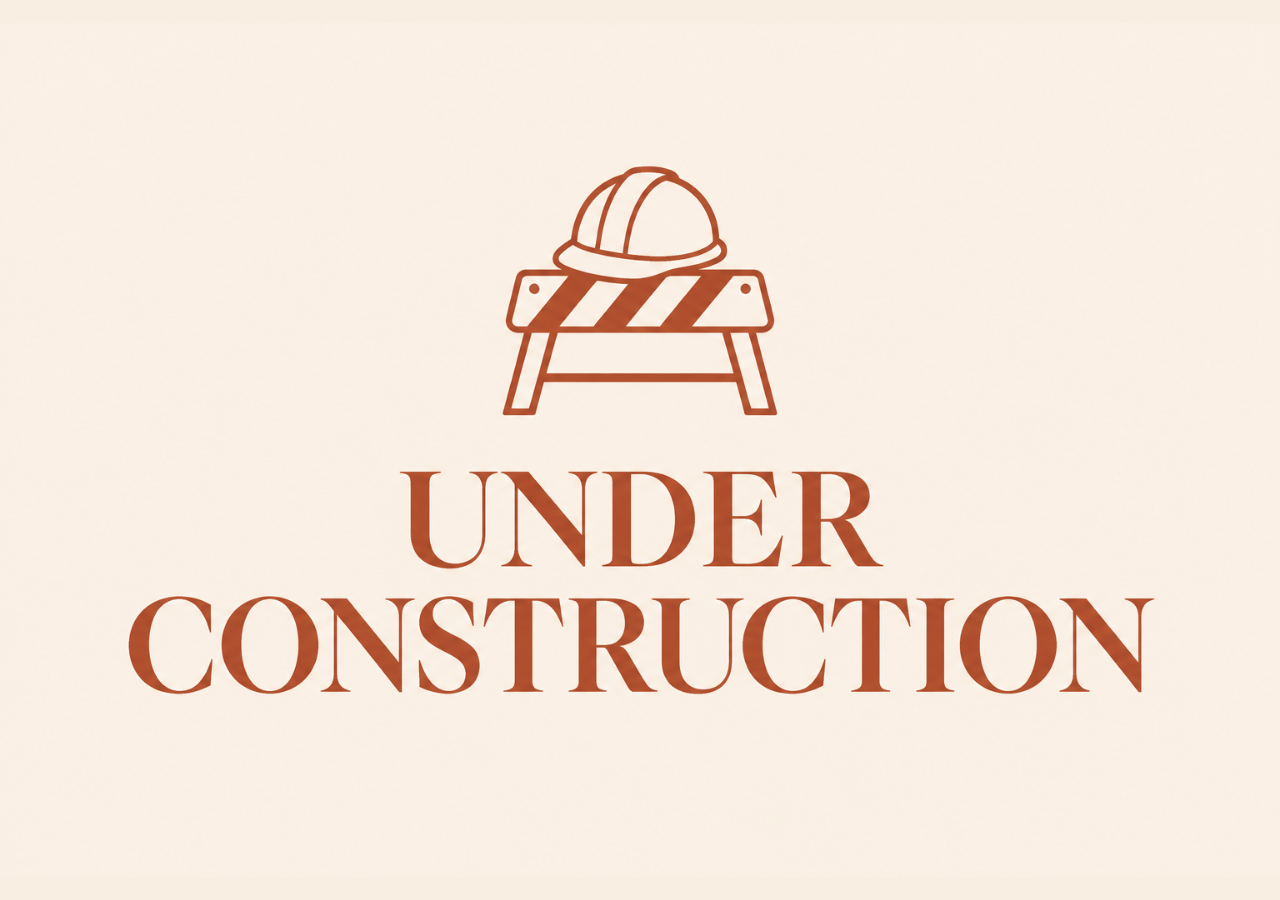
==== commit 73d6ee21: "Rebuild Closing site for construction" ====
--- a/projects/gospel-chord-hurdles.html
+++ b/projects/gospel-chord-hurdles.html
@@ -3,1214 +3,27 @@
 <head>
     <meta charset="UTF-8">
     <meta name="viewport" content="width=device-width, initial-scale=1.0">
-    <title>Gospel Chord Hurdles — Case Study | Joel Ahereza</title>
-    <meta name="description" content="Gospel Chord Hurdles is a C++/JUCE game where the only way past a hurdle is to play the gospel chord on it. A case study on real-time chord recognition, a synthesised backing band, and shipping a Windows installer with no installer toolchain.">
-    <meta name="theme-color" content="#0d1117">
-    <meta property="og:type" content="article">
-    <meta property="og:title" content="Gospel Chord Hurdles — Case Study | Joel Ahereza">
-    <meta property="og:description" content="A game you play with a piano. Miss a chord and it does not end the run — it backs up and teaches you the notes.">
-    <link rel="preconnect" href="https://fonts.googleapis.com">
-    <link rel="preconnect" href="https://fonts.gstatic.com" crossorigin>
-    <!-- ?v= is a cache buster. Bump it after editing CSS/JS or browsers
-         (and GitHub Pages' CDN) will keep serving the old file. -->
-    <link rel="stylesheet" href="../assets/css/site.css?v=10">
-    <link rel="stylesheet" href="../assets/css/project.css?v=10">
+    <title>Joel Ahereza | Under Construction</title>
+    <meta name="description" content="This website is under construction.">
+    <meta name="theme-color" content="#f9eee2">
+    <style>
+        body {
+            margin: 0;
+            background: #f9eee2;
+        }
+
+        img {
+            display: block;
+            width: 100%;
+            height: 100vh;
+            height: 100svh;
+            object-fit: contain;
+        }
+    </style>
 </head>
-
 <body>
-    <a class="skip-link" href="#main">Skip to content</a>
-
-    <header class="site-header">
-        <div class="header-inner">
-            <a class="wordmark" href="../index.html">Joel Ahereza<span class="dot">.</span></a>
-            <nav class="site-nav" aria-label="Primary">
-                <a href="../index.html#work">Work</a>
-                <a href="../index.html#about">About</a>
-                <a href="play-along.html">PlayAlong</a>
-                <a href="gospel-chord-hurdles.html" aria-current="page">Chord Hurdles</a>
-            </nav>
-            <a class="header-cta" href="mailto:jahereza@ou.edu">Get in touch</a>
-        </div>
-    </header>
-
-    <p class="breadcrumb">
-        <a href="../index.html">Work</a><span class="sep">/</span>Gospel Chord Hurdles
-    </p>
-
-    <main id="main">
-
-        <!-- ===================================================== HERO ==== -->
-        <section class="case-hero">
-            <p class="eyebrow"><span class="pulse" aria-hidden="true"></span> Case study 02 &middot; Desktop game &middot; Real-time audio</p>
-            <h1>You cannot jump the hurdle until you <em>play the chord.</em></h1>
-            <p class="lede">
-                A runner is heading for a wall with a chord symbol painted on it. There
-                is no jump button &mdash; the only control is a piano. Play the right
-                notes in time and the wall opens. Miss it, and the game does not end
-                your run. It backs up, shows you the notes you needed, and waits until
-                you say you are ready.
-            </p>
-            <div class="case-actions">
-                <a class="btn btn-primary" href="#demo">Play a hurdle <span class="arrow" aria-hidden="true">&darr;</span></a>
-                <a class="btn btn-secondary" href="#matching">How it recognises a chord</a>
-                <a class="btn btn-secondary" href="#process">How it was built</a>
-            </div>
-
-            <dl class="spec-strip">
-                <div><dt>Role</dt><dd>Sole developer</dd></div>
-                <div><dt>Language</dt><dd>C++17</dd></div>
-                <div><dt>Framework</dt><dd>JUCE 8.0.14</dd></div>
-                <div><dt>Chord bank</dt><dd>204 voicings</dd></div>
-                <div><dt>Audio assets</dt><dd>None &mdash; all synthesised</dd></div>
-                <div><dt>Ships as</dt><dd>One 3.8&nbsp;MB setup</dd></div>
-            </dl>
-        </section>
-
-        <!-- ================================================== PROBLEM ==== -->
-        <section class="section" id="problem">
-            <div class="section-head">
-                <p class="section-label"><span>01</span><span>The problem</span></p>
-                <h2>Every musician knows the chord chart. <em>Almost nobody can play it in time.</em></h2>
-            </div>
-            <div class="split">
-                <div>
-                    <p class="lede" style="margin-bottom:22px">
-                        Gospel piano runs on a vocabulary that is written down everywhere and
-                        practised almost nowhere: 6/9 chords, thirteen-sus, rootless dominants,
-                        passing diminished. You can read what notes are in an A&flat;13sus in
-                        about four seconds. Getting your hands to find it, in tempo, without
-                        looking, takes months.
-                    </p>
-                    <p class="lede" style="margin:0">
-                        The gap is not knowledge. It is <strong>recall under time pressure</strong>
-                        &mdash; and that is a drilling problem, which is the one thing games are
-                        genuinely good at. So the chord chart became a lane of hurdles, and the
-                        only way through is to play.
-                    </p>
-                </div>
-                <ul class="note-list">
-                    <li>
-                        <span class="n">01</span>
-                        <div>
-                            <h3>The instrument has to be the controller</h3>
-                            <p>Not arrow keys with a chord displayed next to them. If you can clear a hurdle without your hands being in the right shape, the game has taught you nothing.</p>
-                        </div>
-                    </li>
-                    <li>
-                        <span class="n">02</span>
-                        <div>
-                            <h3>It has to accept how a real player voices a chord</h3>
-                            <p>Nobody plays a textbook root-position triad. The same chord gets played inverted, spread across two hands, with the root in the bass or missing entirely. All of that has to count as correct.</p>
-                        </div>
-                    </li>
-                    <li>
-                        <span class="n">03</span>
-                        <div>
-                            <h3>Failing has to be worth something</h3>
-                            <p>The moment you get a chord wrong is the moment you most need to be told what it was. A game-over screen throws that moment away.</p>
-                        </div>
-                    </li>
-                    <li>
-                        <span class="n">04</span>
-                        <div>
-                            <h3>Silence makes it a spelling test</h3>
-                            <p>Chord after chord with nothing behind it is a flashcard drill with extra steps. Practising musically means practising against a band.</p>
-                        </div>
-                    </li>
-                </ul>
-            </div>
-        </section>
-
-        <!-- ===================================================== DEMO ==== -->
-        <section class="dark-section" id="demo">
-            <div class="section-head">
-                <p class="section-label"><span>02</span><span>Playable</span></p>
-                <h2>Here is the actual game loop. <em>Go and miss one on purpose.</em></h2>
-                <p>
-                    Click the keys to hold notes, the way you would hold them on a piano.
-                    Press start, and a chord comes at you. The interesting part is what
-                    happens when you let one through &mdash; try it, because that reaction
-                    is the entire design of the project.
-                </p>
-            </div>
-
-            <div class="hurdle-game" id="hurdle-game">
-                <div class="hg-top">
-                    <div>
-                        <span class="mixer-mode-label">Practice section</span>
-                        <strong class="mixer-mode" id="hg-section-name">Triads</strong>
-                    </div>
-                    <div class="preset-row" role="group" aria-label="Practice section">
-                        <button class="preset" type="button" data-section="triads"   aria-pressed="true">Triads</button>
-                        <button class="preset" type="button" data-section="sevenths" aria-pressed="false">Sevenths</button>
-                        <button class="preset" type="button" data-section="ninths"   aria-pressed="false">6/9 &amp; 9ths</button>
-                    </div>
-                </div>
-
-                <div class="hg-lane">
-                    <canvas id="hg-canvas"></canvas>
-                    <div class="hg-overlay" id="hg-overlay" hidden>
-                        <span class="hg-teach-label">You missed this one &mdash; here it is</span>
-                        <h3 id="hg-teach-symbol">C</h3>
-                        <p class="family" id="hg-teach-family">major triad</p>
-                        <p class="tones" id="hg-teach-tones">C  E  G</p>
-                        <p style="margin:0">
-                            <button class="btn btn-primary" type="button" id="hg-ready">
-                                I&rsquo;m ready <span class="arrow" aria-hidden="true">&rarr;</span>
-                            </button>
-                        </p>
-                    </div>
-                </div>
-
-                <div class="hg-readout">
-                    <span class="hg-symbol" id="hg-symbol">&mdash;</span>
-                    <span class="hg-family" id="hg-family">press start</span>
-                    <span class="hg-tones" id="hg-tones"></span>
-                    <span class="hg-progress" id="hg-progress">Start a run</span>
-                </div>
-
-                <div class="hg-chips" id="hg-chips" aria-hidden="true"></div>
-                <p class="hg-legend">
-                    <span><i class="sw-required" aria-hidden="true"></i> needed</span>
-                    <span><i class="sw-matched" aria-hidden="true"></i> needed &amp; held</span>
-                    <span><i class="sw-extra" aria-hidden="true"></i> held, not in the chord</span>
-                </p>
-
-                <div class="hg-keys" id="hg-keys" role="group" aria-label="On-screen keyboard — click a key to hold that note"></div>
-
-                <div class="transport">
-                    <button class="play-btn" type="button" id="hg-start" aria-pressed="false">
-                        <span class="glyph" aria-hidden="true">&#9654;</span>
-                        <span>Start a run</span>
-                    </button>
-                    <button class="preset" type="button" id="hg-check" hidden>Check my chord</button>
-                    <button class="preset" type="button" id="hg-clear">Release all notes</button>
-                    <p class="transport-note">Sound starts only when you click a key.<br>Held notes stay held until you click again.</p>
-                </div>
-
-                <p class="hg-stats" id="hg-stats">Score 0 &middot; Streak 0 &middot; Cleared 0 &middot; Reviews 0</p>
-                <p class="mixer-status" id="hg-status" aria-live="polite"></p>
-            </div>
-
-            <p class="disclaimer">
-                <span aria-hidden="true">&#9432;</span>
-                <span>
-                    <strong>Honest labelling:</strong> this is the shipped logic ported to
-                    JavaScript &mdash; the chord definitions, the pitch-class comparison, the
-                    98-pixel clear window, the scoring formula and the teaching pause are all
-                    the real values. Three things are deliberately different: clicking a key
-                    <em>latches</em> it, because a mouse has one finger; the demo stays in the
-                    friendly gospel keys where the real game uses all twelve; and the lane is
-                    scaled to fit your browser rather than a 1100-pixel window. The organ tone
-                    is the same three-harmonic recipe as the app's synth.
-                </span>
-            </p>
-        </section>
-
-        <!-- ============================================== KEY DECISION ==== -->
-        <section class="deep-section" id="teaching">
-            <div class="section-head">
-                <p class="section-label"><span>03</span><span>The decision that mattered</span></p>
-                <h2>Missing a chord is not a loss condition. <em>It is the lesson.</em></h2>
-                <p>
-                    The first version was an arcade game: hurdles came faster, you eventually
-                    failed, you started again. It worked. It was also useless, and one message
-                    from the person who had to practise on it deleted the entire premise.
-                </p>
-            </div>
-
-            <div class="pivot">
-                <div>
-                    <span class="pivot-clock">
-                        One message
-                        <b>Four decisions</b>
-                        1 July 2026
-                    </span>
-                </div>
-                <div>
-                    <blockquote>ok so this game is supposed to be more of learning than challenging/testing</blockquote>
-                    <p>
-                        That clause reclassified the project. A game that tests you optimises for
-                        difficulty curves and failure states. A game that teaches you optimises
-                        for the moment you get it wrong &mdash; which meant the failure state,
-                        the difficulty ramp, and the launch behaviour were all now wrong, and the
-                        same message said so.
-                    </p>
-                </div>
-            </div>
-
-            <div class="split" style="margin-bottom:36px">
-                <div>
-                    <h3 class="subhead">What the rest of that message changed</h3>
-                    <p style="margin:0 0 14px">
-                        <strong>"the cords should be in different sections"</strong> &mdash;
-                        difficulty stopped being a timer. There are now six sections &mdash; from
-                        plain triads up to rootless dominants and quartal stacks &mdash; plus an
-                        all-voicings mode for when you want the old behaviour, and <em>you</em>
-                        pick. The game no longer decides you are ready for thirteen-sus because
-                        you survived ninety seconds.
-                    </p>
-                    <p style="margin:0 0 14px">
-                        <strong>"the game should rewind a little bit, tell me the chord tones, ask me if I'm ready"</strong> &mdash;
-                        a third application state. Not playing, not stopped: paused mid-lane with
-                        the answer on screen and the same hurdle still standing there.
-                    </p>
-                    <p style="margin:0">
-                        <strong>"the game shouldn't start immediately I launch the file, that's weird"</strong> &mdash;
-                        a menu. Small change, and the one that most affects whether a first-time
-                        player feels ambushed.
-                    </p>
-                </div>
-                <div>
-                    <pre class="code"><span class="c">// Three states, because "paused" and "stopped"</span>
-<span class="c">// are not the same thing to a learner.</span>
-<span class="k">enum class</span> <span class="f">PracticeState</span>
-{
-    Menu,
-    Playing,
-    TeachingPause
-};
-
-<span class="c">// The hurdle you missed is not destroyed.</span>
-<span class="c">// It backs up and waits for you.</span>
-<span class="k">void</span> <span class="f">rewindForChord</span> (size_t hurdleIndex)
-{
-    <span class="k">auto</span> hurdle = hurdles[hurdleIndex];
-
-    hurdle.x      = runnerX() + <span class="k">170.0f</span>;
-    hurdle.judged = <span class="k">false</span>;
-
-    hurdles.clear();
-    hurdles.push_back (hurdle);
-
-    teachingChordIndex = hurdle.chordIndex;
-    practiceState      = PracticeState::TeachingPause;
-    accompaniment.setRunning (<span class="k">false</span>);
-}</pre>
-                    <span class="code-cap">Source/Main.cpp</span>
-                </div>
-            </div>
-
-            <ul class="note-list">
-                <li>
-                    <span class="n">01</span>
-                    <div>
-                        <h3>There is no score penalty for missing</h3>
-                        <p>The counter is labelled <em>Reviews</em>, not <em>Mistakes</em>. Points are only ever added. The only thing a miss costs you is your streak bonus and the seconds you spend reading the answer &mdash; which is the part you actually wanted.</p>
-                    </div>
-                </li>
-                <li>
-                    <span class="n">02</span>
-                    <div>
-                        <h3>The band stops when the teaching card appears</h3>
-                        <p>One line: <code>accompaniment.setRunning(false)</code>. A drum loop under an explanation is noise, and the silence is what makes the pause read as "read this" rather than "you lost".</p>
-                    </div>
-                </li>
-                <li>
-                    <span class="n">03</span>
-                    <div>
-                        <h3>You get the same chord back, not a new one</h3>
-                        <p>The missed hurdle is the only one left on screen. The lane is cleared and it is re-placed just ahead of the runner, so the first thing you do after being told the answer is play it.</p>
-                    </div>
-                </li>
-            </ul>
-        </section>
-
-        <!-- ================================================ MATCHING ===== -->
-        <section class="dark-section" id="matching">
-            <div class="section-head">
-                <p class="section-label"><span>04</span><span>How it recognises a chord</span></p>
-                <h2>Five steps between <em>your fingers and the verdict.</em></h2>
-                <p>Click through. The code shown is the real implementation, lightly trimmed for width.</p>
-            </div>
-
-            <div class="pipeline">
-                <div class="pipe-tabs" role="tablist" aria-label="Chord recognition steps">
-                    <button class="pipe-tab" role="tab" id="tab-1" aria-controls="panel-1" aria-selected="true">
-                        <span class="num">01</span><span class="label">Collect</span>
-                    </button>
-                    <button class="pipe-tab" role="tab" id="tab-2" aria-controls="panel-2" aria-selected="false">
-                        <span class="num">02</span><span class="label">Fold to 12</span>
-                    </button>
-                    <button class="pipe-tab" role="tab" id="tab-3" aria-controls="panel-3" aria-selected="false">
-                        <span class="num">03</span><span class="label">Judge</span>
-                    </button>
-                    <button class="pipe-tab" role="tab" id="tab-4" aria-controls="panel-4" aria-selected="false">
-                        <span class="num">04</span><span class="label">Time it</span>
-                    </button>
-                    <button class="pipe-tab" role="tab" id="tab-5" aria-controls="panel-5" aria-selected="false">
-                        <span class="num">05</span><span class="label">Score or teach</span>
-                    </button>
-                </div>
-
-                <div>
-                    <div class="pipe-panel" role="tabpanel" id="panel-1" aria-labelledby="tab-1" tabindex="0">
-                        <h3>Three input devices, one source of truth</h3>
-                        <p>
-                            A note can arrive from a USB piano, from clicking the on-screen keyboard,
-                            or from the computer keyboard's piano layout. Rather than handle three
-                            cases, all three are funnelled into JUCE's <code>MidiKeyboardState</code>,
-                            and the game listens to that one object. Adding a fourth input later
-                            costs nothing.
-                        </p>
-                        <pre class="code"><span class="c">// A plain 128-slot table: is this MIDI note down right now?</span>
-std::array&lt;<span class="k">bool</span>, <span class="k">128</span>&gt; activeNotes {};
-
-<span class="k">void</span> <span class="f">handleNoteOn</span> (juce::MidiKeyboardState*, <span class="k">int</span>, <span class="k">int</span> midiNoteNumber, <span class="k">float</span>) <span class="k">override</span>
-{
-    <span class="k">const</span> juce::ScopedLock lock (activeNoteLock);
-
-    <span class="k">if</span> (juce::isPositiveAndBelow (midiNoteNumber, (<span class="k">int</span>) activeNotes.size()))
-        activeNotes[(size_t) midiNoteNumber] = <span class="k">true</span>;
-}</pre>
-                        <span class="code-cap">Source/Main.cpp</span>
-                    </div>
-
-                    <div class="pipe-panel" role="tabpanel" id="panel-2" aria-labelledby="tab-2" tabindex="0" hidden>
-                        <h3>128 keys collapse into 12 names</h3>
-                        <p>
-                            This one line is why the game feels fair. A piano has 128 MIDI notes, but
-                            music only has twelve note <em>names</em> &mdash; every C is a C. Taking
-                            the remainder after dividing by twelve throws away which octave you
-                            played in and keeps only what you played. The result: inversions count,
-                            two-handed voicings count, doubling the root three times counts. The
-                            matcher never learns the difference, because there is no difference
-                            worth learning.
-                        </p>
-                        <pre class="code">std::array&lt;<span class="k">bool</span>, <span class="k">12</span>&gt; <span class="f">pitchClassesForNotes</span> (<span class="k">const</span> std::array&lt;<span class="k">bool</span>, <span class="k">128</span>&gt;&amp; notes) <span class="k">const</span>
-{
-    std::array&lt;<span class="k">bool</span>, <span class="k">12</span>&gt; held {};
-
-    <span class="k">for</span> (<span class="k">auto</span> note = <span class="k">0</span>; note &lt; (<span class="k">int</span>) notes.size(); ++note)
-        <span class="k">if</span> (notes[(size_t) note])
-            held[(size_t) (note <span class="k">% 12</span>)] = <span class="k">true</span>;   <span class="c">// every C is a C</span>
-
-    <span class="k">return</span> held;
-}</pre>
-                        <span class="code-cap">Source/Main.cpp</span>
-                    </div>
-
-                    <div class="pipe-panel" role="tabpanel" id="panel-3" aria-labelledby="tab-3" tabindex="0" hidden>
-                        <h3>Nothing missing, and not too much extra</h3>
-                        <p>
-                            A chord is stored as twelve booleans, so comparing is just counting three
-                            things: tones the chord needs that you are not holding, tones you are
-                            holding that the chord does not want, and the total. Every required note
-                            must be present &mdash; there is no partial credit. Extra notes are
-                            allowed only up to a budget that each chord carries with it, which is the
-                            subject of the next section.
-                        </p>
-                        <pre class="code"><span class="k">bool</span> <span class="f">isChordMatch</span> (<span class="k">const</span> ChordSpec&amp; chord, <span class="k">const</span> std::array&lt;<span class="k">bool</span>, <span class="k">12</span>&gt;&amp; held)
-{
-    <span class="k">auto</span> missing = <span class="k">0</span>, extras = <span class="k">0</span>, heldCount = <span class="k">0</span>;
-
-    <span class="k">for</span> (<span class="k">auto</span> pc = <span class="k">0</span>; pc &lt; <span class="k">12</span>; ++pc)
-    {
-        <span class="k">const auto</span> required = chord.pitchClasses[(size_t) pc];
-        <span class="k">const auto</span> isHeld   = held[(size_t) pc];
-
-        <span class="k">if</span> (isHeld)               ++heldCount;
-        <span class="k">if</span> (required &amp;&amp; ! isHeld) ++missing;
-        <span class="k">if</span> (! required &amp;&amp; isHeld) ++extras;
-    }
-
-    <span class="k">return</span> missing == <span class="k">0</span>
-        &amp;&amp; heldCount &gt;= countPitchClasses (chord.pitchClasses)
-        &amp;&amp; extras &lt;= chord.extraAllowance;
-}</pre>
-                        <span class="code-cap">Source/Main.cpp</span>
-                    </div>
-
-                    <div class="pipe-panel" role="tabpanel" id="panel-4" aria-labelledby="tab-4" tabindex="0" hidden>
-                        <h3>Right notes, wrong moment, still a miss</h3>
-                        <p>
-                            Correctness is only half of it &mdash; this is a rhythm game as much as a
-                            theory one. The check only runs while the hurdle's centre is inside a
-                            window 98 pixels either side of the runner &mdash; a little under two
-                            seconds at starting speed, and less as the lane speeds up. Hold the
-                            chord early and keep holding it and you will clear; stab at it late and
-                            the hurdle is already past you.
-                        </p>
-                        <pre class="code"><span class="k">const auto</span> hurdleCenter = hurdle.x + hurdle.width * <span class="k">0.5f</span>;
-<span class="k">const auto</span> inClearZone  = std::abs (hurdleCenter - clearX) &lt;= currentClearWindow();
-
-<span class="k">if</span> (! hurdle.judged &amp;&amp; inClearZone &amp;&amp; isChordMatch (chord, held))
-{
-    hurdle.judged  = <span class="k">true</span>;
-    hurdle.cleared = <span class="k">true</span>;
-    ++clearedHurdles;
-    ++streak;
-    score += <span class="k">60</span> + countPitchClasses (chord.pitchClasses) * <span class="k">15</span> + streak * <span class="k">5</span>;
-}</pre>
-                        <span class="code-cap">Source/Main.cpp</span>
-                    </div>
-
-                    <div class="pipe-panel" role="tabpanel" id="panel-5" aria-labelledby="tab-5" tabindex="0" hidden>
-                        <h3>Harder chords are worth more, on purpose</h3>
-                        <p>
-                            The score formula pays you for the number of distinct tones in the chord,
-                            so a five-note 6/9 is worth more than a three-note triad, plus a streak
-                            bonus that grows the longer you stay clean. If instead the hurdle runs
-                            off the left edge unjudged, the game hands off to
-                            <code>rewindForChord()</code> and the teaching pause takes over &mdash;
-                            no life lost, no points deducted, streak reset to zero.
-                        </p>
-                        <pre class="code"><span class="c">// The hurdle has passed the runner without being judged.</span>
-<span class="k">if</span> (! hurdle.judged &amp;&amp; hurdle.x + hurdle.width &lt; clearX - <span class="k">18.0f</span>)
-{
-    rewindForChord (i);
-    <span class="k">return</span>;
-}</pre>
-                        <span class="code-cap">Source/Main.cpp</span>
-                    </div>
-                </div>
-            </div>
-        </section>
-
-        <!-- ================================================ DECISIONS ==== -->
-        <section class="section" id="decisions">
-            <div class="section-head">
-                <p class="section-label"><span>05</span><span>Engineering decisions</span></p>
-                <h2>Six choices, and <em>what each one bought.</em></h2>
-                <p>Anyone can list a stack. These are the trade-offs I would defend in a review.</p>
-            </div>
-
-            <div class="decisions">
-                <div class="decision">
-                    <div>
-                        <span class="tag">Musical correctness</span>
-                        <h3>Chords are compared as pitch classes, never as notes</h3>
-                    </div>
-                    <p>
-                        <span class="why">Every chord is twelve booleans, and the comparison is a count, not a lookup.</span>
-                        The alternative &mdash; storing chords as note numbers &mdash; would require
-                        enumerating every inversion, every octave and every two-handed spread of all
-                        204 voicings, and it would still reject something a real pianist plays.
-                        Folding to twelve makes the whole class of "that was right and it said no"
-                        bugs impossible rather than merely rare.
-                    </p>
-                </div>
-
-                <div class="decision">
-                    <div>
-                        <span class="tag">Fairness</span>
-                        <h3>Every chord carries its own tolerance for wrong notes</h3>
-                    </div>
-                    <p>
-                        <span class="why">Triads, sevenths, sus and diminished chords allow no extra notes at all; every extended, altered, rootless and quartal voicing allows exactly one.</span>
-                        Without a budget you can clear any hurdle by holding down the entire
-                        keyboard, which technically contains every chord. Without <em>some</em>
-                        tolerance, a five-note 6/9 played with one added colour tone &mdash; which is
-                        how gospel players actually voice it &mdash; gets marked wrong. The
-                        allowance is a per-chord field, so tuning fairness never means touching the
-                        matcher.
-                    </p>
-                </div>
-
-                <div class="decision">
-                    <div>
-                        <span class="tag">Real-time audio</span>
-                        <h3>The game and the audio thread share state through atomics</h3>
-                    </div>
-                    <p>
-                        <span class="why">Root, bass note and chord mask are <code>std::atomic</code>, written by the game and read inside the audio callback.</span>
-                        The audio callback runs on a deadline measured in milliseconds; if it waits
-                        on anything, the speakers click. Publishing the harmony as three atomic
-                        values means the band picks up your chord change at the next step without
-                        the two threads ever blocking each other &mdash; and a transport reset is
-                        requested with a single <code>exchange</code> rather than a message queue.
-                    </p>
-                </div>
-
-                <div class="decision">
-                    <div>
-                        <span class="tag">Footprint</span>
-                        <h3>The backing band is generated, not recorded</h3>
-                    </div>
-                    <p>
-                        <span class="why">Zero audio files ship with the game. Kick, snare, hi-hat, bass, pad and organ are all built from oscillators and noise at runtime.</span>
-                        A sampled band means licensing every loop, shipping tens of megabytes, and
-                        being locked to whatever keys and tempos were recorded. A synthesised one
-                        follows your chord into any of the twelve keys for free, and the entire
-                        installer stays under four megabytes. The trade is honest: it sounds like a
-                        drum machine, not like a church.
-                    </p>
-                </div>
-
-                <div class="decision">
-                    <div>
-                        <span class="tag">Scope</span>
-                        <h3>One source file, and a clear point at which that stops being right</h3>
-                    </div>
-                    <p>
-                        <span class="why">The entire application is 1,819 lines of <code>Source/Main.cpp</code> — synth, band, chord bank, game loop, rendering and UI.</span>
-                        For a project this size that is a feature: no headers to keep in sync, no
-                        build graph, and the whole thing readable in one pass. It is also the first
-                        thing I would undo. The chord bank and the accompaniment engine are already
-                        independent of the game loop and want to be their own translation units the
-                        moment a second screen or a test suite exists &mdash; and the absence of
-                        tests is a direct consequence of never having split them out.
-                    </p>
-                </div>
-
-                <div class="decision">
-                    <div>
-                        <span class="tag">Trust</span>
-                        <h3>The installer never asks for administrator rights</h3>
-                    </div>
-                    <p>
-                        <span class="why">It installs to <code>%LOCALAPPDATA%\Programs</code>, writes its uninstall entry under <code>HKCU</code>, and touches nothing machine-wide.</span>
-                        A per-user install runs on a locked-down laptop, needs no password prompt,
-                        and can be completely removed by one uninstaller that deletes its own
-                        directory. Asking a musician for admin rights to try a practice game is a
-                        good way to have them not try it.
-                    </p>
-                </div>
-            </div>
-        </section>
-
-        <!-- ===================================================== BAND ==== -->
-        <section class="deep-section" id="band">
-            <div class="section-head">
-                <p class="section-label"><span>06</span><span>The band</span></p>
-                <h2>A full band, in about 300 lines, <em>and no audio files at all.</em></h2>
-                <p>
-                    This started as a complaint &mdash; playing chord after chord in silence was
-                    boring &mdash; and turned into the most interesting code in the project. The
-                    reference was the auto-accompaniment on a Yamaha arranger keyboard: you hold
-                    a chord, and a band plays that chord back at you in a style you picked.
-                </p>
-            </div>
-
-            <div class="band-panel" id="band-engine">
-                <div class="band-controls">
-                    <div class="band-control-row">
-                        <span class="band-control-label">Style</span>
-                        <div class="preset-row" role="group" aria-label="Accompaniment style">
-                            <button class="preset" type="button" data-style="0" aria-pressed="true">Slow 6/8</button>
-                            <button class="preset" type="button" data-style="1" aria-pressed="false">Worship Pad</button>
-                            <button class="preset" type="button" data-style="2" aria-pressed="false">Shout</button>
-                            <button class="preset" type="button" data-style="3" aria-pressed="false">Neo Soul</button>
-                        </div>
-                    </div>
-                    <div class="band-control-row">
-                        <span class="band-control-label">Chord</span>
-                        <div class="preset-row" role="group" aria-label="Chord the band follows">
-                            <button class="preset" type="button" data-chord="0" aria-pressed="true">Cmaj7</button>
-                            <button class="preset" type="button" data-chord="1" aria-pressed="false">Fm9</button>
-                            <button class="preset" type="button" data-chord="2" aria-pressed="false">A&flat;6/9</button>
-                            <button class="preset" type="button" data-chord="3" aria-pressed="false">B&flat;13sus</button>
-                        </div>
-                    </div>
-                </div>
-
-                <p class="band-meta" id="band-tempo">72 BPM &middot; 12 steps per bar &middot; 3 per beat</p>
-                <div class="band-grid" id="band-grid"></div>
-                <div class="band-voicing" id="band-voicing"></div>
-
-                <div class="transport" style="padding-top:0">
-                    <button class="play-btn" type="button" id="band-play" aria-pressed="false">
-                        <span class="glyph" aria-hidden="true">&#9654;</span>
-                        <span id="band-play-label">Hear the band</span>
-                    </button>
-                    <p class="transport-note">Switch style or chord while it plays.<br>Audio starts only on a click.</p>
-                </div>
-
-                <p class="mixer-status" id="band-status">The grid above is the real pattern table. Press play to hear it.</p>
-            </div>
-
-            <p class="disclaimer" style="margin-bottom:40px">
-                <span aria-hidden="true">&#9432;</span>
-                <span>
-                    <strong>Honest labelling:</strong> the four styles, their tempos, the on/off
-                    pattern for all six parts and the register windows each part is confined to are
-                    read straight out of the C++. The synthesis is the browser's oscillators rather
-                    than the app's, so the timbre is close but not identical. In the game you do
-                    not pick the chord from a list &mdash; the band reads it off your hands.
-                </span>
-            </p>
-
-            <div class="split split-narrow">
-                <div>
-                    <pre class="code"><span class="c">// Four styles. Everything the band does is</span>
-<span class="c">// derived from this table plus six predicates.</span>
-<span class="k">static constexpr</span> std::array&lt;StyleDefinition, <span class="k">4</span>&gt; styles {{
- <span class="c">// name           bpm  /beat /bar  drum  bass  pad  organ</span>
-  { <span class="s">"Slow 6/8"</span>,     <span class="k">72</span>,  <span class="k">3</span>,   <span class="k">12</span>,  <span class="k">.58f</span>, <span class="k">.34f</span>, <span class="k">.20f</span>, <span class="k">.14f</span> },
-  { <span class="s">"Worship Pad"</span>,  <span class="k">76</span>,  <span class="k">4</span>,   <span class="k">16</span>,  <span class="k">.30f</span>, <span class="k">.22f</span>, <span class="k">.28f</span>, <span class="k">.08f</span> },
-  { <span class="s">"Shout"</span>,       <span class="k">138</span>,  <span class="k">4</span>,   <span class="k">16</span>,  <span class="k">.68f</span>, <span class="k">.36f</span>, <span class="k">.12f</span>, <span class="k">.20f</span> },
-  { <span class="s">"Neo Soul"</span>,     <span class="k">92</span>,  <span class="k">4</span>,   <span class="k">16</span>,  <span class="k">.48f</span>, <span class="k">.30f</span>, <span class="k">.22f</span>, <span class="k">.16f</span> }
-}};
-
-<span class="c">// Shout puts the kick on 1, the "and" of 1, 3 and the</span>
-<span class="c">// last sixteenth — the push that makes a shout feel urgent.</span>
-<span class="k">bool</span> <span class="f">shouldTriggerKick</span> (<span class="k">int</span> style, <span class="k">int</span> step) <span class="k">const</span>
-{
-    <span class="k">if</span> (style == <span class="k">0</span>) <span class="k">return</span> step == <span class="k">0</span> || step == <span class="k">6</span>;
-    <span class="k">if</span> (style == <span class="k">1</span>) <span class="k">return</span> step == <span class="k">0</span> || step == <span class="k">10</span>;
-    <span class="k">if</span> (style == <span class="k">2</span>) <span class="k">return</span> step == <span class="k">0</span> || step == <span class="k">3</span> || step == <span class="k">8</span> || step == <span class="k">14</span>;
-
-    <span class="k">return</span> step == <span class="k">0</span> || step == <span class="k">7</span> || step == <span class="k">10</span>;
-}</pre>
-                    <span class="code-cap">Source/Main.cpp &mdash; AccompanimentEngine</span>
-                </div>
-                <div>
-                    <h3 class="subhead">The band follows your left hand, not the game</h3>
-                    <p style="margin:0 0 14px">
-                        Sixty times a second the game takes whatever notes you are currently
-                        holding and asks which of the 204 chords in the bank they most resemble.
-                        This is a scoring problem rather than a lookup: matched tones add, missing
-                        and extra tones subtract, and holding the chord's root or putting it in the
-                        bass each earn a small bonus. That is how the band tracks you through a
-                        half-played voicing instead of dropping out until you get it exactly right.
-                    </p>
-                    <p style="margin:0 0 14px">
-                        The <strong>lowest note you are holding</strong>
-                        becomes the bass, independently of the chord name &mdash; so playing a C
-                        major triad over an A in the bass gets you a band playing C/A, exactly as an
-                        arranger keyboard would. If you are not holding anything, it falls back to
-                        the chord on the approaching hurdle, so the music never stops making sense.
-                    </p>
-                    <p style="margin:0">
-                        Each part is then confined to its own register: the bass is folded down
-                        below MIDI note 49, the pad lives between 55 and 78, the organ between 60
-                        and 82. That is the whole arrangement engine &mdash; no voice-leading
-                        model, just three windows that stop the parts from colliding.
-                    </p>
-                </div>
-            </div>
-
-            <pre class="code" style="margin-top:26px"><span class="c">// Walk up from the root; put each chord tone into this part's register.</span>
-<span class="k">for</span> (<span class="k">auto</span> interval = <span class="k">0</span>; interval &lt; <span class="k">12</span> &amp;&amp; count &lt; (<span class="k">int</span>) notes.size(); ++interval)
-{
-    <span class="k">const auto</span> pc = root + interval;
-
-    <span class="k">if</span> (! maskContainsPitchClass (mask, pc))
-        <span class="k">continue</span>;
-
-    <span class="k">auto</span> note = midiNoteAtOrAbove (pc, lowNote);
-
-    <span class="k">while</span> (note &gt; highNote) note -= <span class="k">12</span>;   <span class="c">// too high? drop an octave</span>
-    <span class="k">while</span> (note &lt; lowNote)  note += <span class="k">12</span>;   <span class="c">// too low? raise one</span>
-
-    <span class="k">if</span> (note &lt;= highNote)
-        notes[(size_t) count++] = note;
-}
-
-<span class="k">if</span> (count &lt; <span class="k">3</span>)                                  <span class="c">// a rootless or quartal voicing left</span>
-{                                                 <span class="c">// the window nearly empty — fall back</span>
-    <span class="k">const auto</span> fallback = maskFromIntervals (root, { <span class="k">0</span>, <span class="k">4</span>, <span class="k">7</span> });   <span class="c">// to a plain triad</span>
-    <span class="c">// ...</span>
-}</pre>
-            <span class="code-cap">Source/Main.cpp &mdash; AccompanimentEngine::triggerVoicing</span>
-        </section>
-
-        <!-- ================================================ SHIPPING ===== -->
-        <section class="section" id="shipping">
-            <div class="section-head">
-                <p class="section-label"><span>07</span><span>Shipping it</span></p>
-                <h2>Getting it onto <em>somebody else's laptop.</em></h2>
-                <p>
-                    A game that only runs on the machine that compiled it is a hobby. The brief
-                    was one file you can email to a friend. Windows makes this harder than it
-                    sounds when none of the usual installer tools are on the machine.
-                </p>
-            </div>
-
-            <div class="split" style="margin-bottom:34px">
-                <ul class="note-list">
-                    <li>
-                        <span class="n">01</span>
-                        <div>
-                            <h3>CPack, then NSIS, then Inno, then WiX &mdash; none installed</h3>
-                            <p>CMake can drive all of them and had none of them to drive. Installing a whole packaging toolchain to ship a four-megabyte game felt like the wrong direction.</p>
-                        </div>
-                    </li>
-                    <li>
-                        <span class="n">02</span>
-                        <div>
-                            <h3>IExpress is built into Windows, and it did not work</h3>
-                            <p>Windows' own self-extractor got as far as writing its intermediate cabinet-file recipe and then failed silently with exit code 1. The recipe named an empty output directory, which <code>makecab</code> refuses. Two attempts to steer it from the config file changed nothing.</p>
-                        </div>
-                    </li>
-                    <li>
-                        <span class="n">03</span>
-                        <div>
-                            <h3>The answer was to stop looking for a tool and write one</h3>
-                            <p>The setup file is now a 160-line C# program with the payload zip embedded as a resource, compiled by the .NET Framework compiler that ships with Windows. It extracts to a temp folder, runs the install script, and deletes the folder on the way out.</p>
-                        </div>
-                    </li>
-                    <li>
-                        <span class="n">04</span>
-                        <div>
-                            <h3>The runtime DLLs travel with it</h3>
-                            <p>The release build links the MSVC runtime dynamically, so the packager copies the matching redistributable DLLs into the payload. Without that, the game fails to start on a clean laptop with an error naming a file nobody has heard of.</p>
-                        </div>
-                    </li>
-                </ul>
-                <div>
-                    <pre class="code"><span class="c">// Never trust a path that came out of a zip file.</span>
-<span class="k">var</span> destinationRoot = Path.GetFullPath(destinationDir);
-<span class="k">var</span> destinationPath = Path.GetFullPath(
-    Path.Combine(destinationDir, entry.FullName));
-
-<span class="k">if</span> (!destinationPath.StartsWith(destinationRoot,
-        StringComparison.OrdinalIgnoreCase))
-    <span class="k">throw new</span> InvalidOperationException(
-        <span class="s">"Installer payload contains an unsafe path."</span>);</pre>
-                    <span class="code-cap">packaging/SetupBootstrapper.cs</span>
-                    <p style="margin:20px 0 0;font-size:14.5px;line-height:1.7;color:var(--text-muted)">
-                        A zip entry is allowed to be called <code>..\..\Windows\System32\something.dll</code>.
-                        Extracting archives without checking where each entry lands is how the
-                        classic path-traversal bug gets shipped, so the bootstrapper resolves every
-                        destination to a full path and refuses anything that escapes the folder it
-                        was given &mdash; even though it only ever unpacks its own payload.
-                    </p>
-                </div>
-            </div>
-
-            <div class="decisions">
-                <div class="decision">
-                    <div>
-                        <span class="tag">Verification</span>
-                        <h3>The installer has a quiet mode so it can be tested for real</h3>
-                    </div>
-                    <p>
-                        <span class="why">Passing <code>/quiet</code> suppresses the finished dialog, which is what makes an automated install-then-uninstall test possible at all.</span>
-                        The setup was then actually run: install, confirm the executable, both
-                        shortcuts, the uninstall script and the registry entry all exist, then run
-                        the uninstaller and confirm the directory and the registry key are gone.
-                        The first attempt at that test reported failure because PowerShell does not
-                        wait for a GUI-subsystem process &mdash; the checks ran before the installer
-                        had finished.
-                    </p>
-                </div>
-
-                <div class="decision">
-                    <div>
-                        <span class="tag">Clean removal</span>
-                        <h3>The uninstaller deletes the folder it is running from</h3>
-                    </div>
-                    <p>
-                        <span class="why">A script cannot remove its own directory while Windows has it open, so it writes a tiny cleanup script to <code>%TEMP%</code>, launches it detached, and exits.</span>
-                        The cleanup sleeps for a second, removes the install folder, then removes
-                        itself. It is a small trick, and it is the difference between a clean
-                        uninstall and leaving an empty folder plus a dead Start Menu entry behind
-                        on someone else's computer.
-                    </p>
-                </div>
-            </div>
-        </section>
-
-        <!-- ================================================ BUILD LOG ==== -->
-        <section class="section" id="build-log">
-            <div class="section-head">
-                <p class="section-label"><span>08</span><span>Build log</span></p>
-                <h2>Gameplay, recordings, <em>and things that broke.</em></h2>
-                <p>
-                    Screen recordings of the game running on a real MIDI keyboard, plus footage
-                    from the build. Slots below are reserved and fill in as recordings are added.
-                </p>
-            </div>
-            <div class="media-grid" id="build-log-grid"></div>
-        </section>
-
-        <!-- ============================================ LIMITATIONS ====== -->
-        <section class="section" id="limitations">
-            <div class="section-head">
-                <p class="section-label"><span>09</span><span>Honest limitations</span></p>
-                <h2>What it does not do <em>yet.</em></h2>
-                <p>Every one of these is a known trade-off rather than an oversight.</p>
-            </div>
-            <div class="split">
-                <ul class="note-list">
-                    <li>
-                        <span class="n">01</span>
-                        <div>
-                            <h3>The original ambition &mdash; hearing chords in a recording &mdash; was cut</h3>
-                            <p>This began as a question about detecting chords, inversions included, from a finished song. That is an open research problem, it needs a labelled dataset I do not have, and it would have been the entire project. Recognising chords from MIDI, where the notes are already known exactly, is a different and completely tractable problem &mdash; so the game plays MIDI.</p>
-                        </div>
-                    </li>
-                    <li>
-                        <span class="n">02</span>
-                        <div>
-                            <h3>The audio thread takes a lock</h3>
-                            <p>The held-note table is guarded by a mutex, and note events are delivered while the audio callback is running. It has never audibly glitched, because the critical section is a single array write and nothing else contends for it &mdash; but taking any lock on an audio thread is a rule this breaks knowingly. A lock-free bitmask of two 64-bit atomics would remove the argument entirely.</p>
-                        </div>
-                    </li>
-                    <li>
-                        <span class="n">03</span>
-                        <div>
-                            <h3>It opens the first MIDI device it finds and never looks again</h3>
-                            <p>No device picker, no hot-plug handling. Plug your keyboard in after launching and you have to restart the game. With one keyboard on the desk this is invisible; with two it is the first thing you would complain about.</p>
-                        </div>
-                    </li>
-                    <li>
-                        <span class="n">04</span>
-                        <div>
-                            <h3>There are no automated tests</h3>
-                            <p>The chord matcher is pure, deterministic and about twenty lines &mdash; it is the easiest thing in the project to test, and it is untested, because the whole application is one file with no build target to link a test runner against. That is the concrete cost of the single-file decision, and it is why splitting the chord bank out is first on the list.</p>
-                        </div>
-                    </li>
-                    <li>
-                        <span class="n">05</span>
-                        <div>
-                            <h3>Windows only, and the installer is unsigned</h3>
-                            <p>JUCE is cross-platform and the game code has nothing Windows-specific in it, but the packaging is entirely PowerShell and the .NET Framework compiler. Because the setup file is not code-signed, Windows SmartScreen warns the first person who runs it &mdash; which is exactly the moment you least want a scary dialog.</p>
-                        </div>
-                    </li>
-                </ul>
-                <div class="doc-block">
-                    <h3>Where it goes next</h3>
-                    <p>
-                        Splitting the chord bank and the accompaniment engine into their own
-                        translation units, then putting the matcher under test &mdash; that unlocks
-                        everything else and costs an afternoon.
-                    </p>
-                    <p>
-                        After that, the feature I actually want is a record of which chords you keep
-                        missing. The game already counts reviews; it throws away <em>which</em>
-                        chord each one was. Keeping that turns a practice game into a practice
-                        plan, and it is maybe thirty lines plus a settings file.
-                    </p>
-                    <p style="margin-bottom:0">
-                        Longer term, the honest upgrade to the band is velocity and swing. Every
-                        hit currently lands dead on the grid at a fixed level, which is exactly why
-                        it reads as a drum machine. Neither is hard; both are the difference
-                        between something you tolerate and something you would practise to.
-                    </p>
-                </div>
-            </div>
-        </section>
-
-        <!-- ==================================================== DOCS ===== -->
-        <section class="dark-section" id="process">
-            <div class="section-head">
-                <p class="section-label"><span>10</span><span>How this was built</span></p>
-                <h2>The brief fit in one sentence. <em>Then it changed twice.</em></h2>
-                <p>
-                    Gospel Chord Hurdles was built with an AI coding agent across four sessions
-                    between 30 June and 6 July 2026. I set the problem, made the product calls,
-                    and said when the thing I had been handed was the wrong thing; the agent wrote
-                    the implementation and ran the builds. Every quote below is verbatim from the
-                    session logs, which are linked at the end &mdash; typos included.
-                </p>
-            </div>
-
-            <ol class="timeline">
-                <li class="tl-item">
-                    <div class="tl-meta"><span class="tl-num">01</span><span class="tl-time">Session 1 &middot; 30 Jun</span></div>
-                    <div>
-                        <p class="tl-quote">design a game using C++ and juce that has hurdles only passed by playing gospel chords with increasing difficulty</p>
-                        <p class="tl-effect">
-                            <b>The entire specification, in one sentence.</b> Genre, language,
-                            framework, win condition and progression, with nothing left over.
-                            "Only passed by playing" is the load-bearing phrase: it rules out a
-                            jump button, a skip, and any way through that does not involve your
-                            hands being right. The finished game does not do anything that is not
-                            in that line.
-                        </p>
-                    </div>
-                </li>
-
-                <li class="tl-item">
-                    <div class="tl-meta"><span class="tl-num">02</span><span class="tl-time">Session 2 &middot; 1 Jul</span></div>
-                    <div>
-                        <p class="tl-quote">do you think we can add like some tracks to play along to because right now it seems very boring to just play chord after chord with nothing in the background. what would that take?</p>
-                        <p class="tl-effect">
-                            <b>Boredom reported as a defect.</b> The build was working exactly as
-                            specified and was no fun, which is a real bug in a practice tool: an
-                            app you do not open teaches you nothing. The proposals came back as a
-                            ladder &mdash; looping audio, then tempo-aware prompts, then stems,
-                            then a generated band &mdash; and the cheapest rungs were skipped
-                            because of what happened next.
-                        </p>
-                    </div>
-                </li>
-
-                <li class="tl-item">
-                    <div class="tl-meta"><span class="tl-num">03</span><span class="tl-time">Session 2 &middot; 1 Jul</span></div>
-                    <div>
-                        <p class="tl-quote">so you know how in some yamaha keyboards, they have this function where it plays a track and a full band with a progression that is dictated by notes you play, mostly in the bass. you know about that?</p>
-                        <p class="tl-effect">
-                            <b>Naming the reference replaced a design discussion.</b> "Backing
-                            track" and "auto-accompaniment that follows your left hand" sound
-                            similar and are completely different builds &mdash; one is a file you
-                            play, the other is a band that listens. Pointing at a machine that has
-                            done this since the 1980s settled the architecture in one message:
-                            detect the chord, detect the bass note, drive a step sequencer from
-                            both. That is <a href="#band">section 06</a>.
-                        </p>
-                    </div>
-                </li>
-
-                <li class="tl-item">
-                    <div class="tl-meta"><span class="tl-num">04</span><span class="tl-time">Session 1 &middot; 1 Jul</span></div>
-                    <div>
-                        <p class="tl-quote">ok so this game is supposed to be more of learning than challenging/testing, so the cords should be in different sections, I shouldn't move from playing simple triads immediately into sus and 9ths. I should be able to select from a menu which voicings I would like to practice. If I fail a certain chord, the game should rewind a little bit, tell me the chord tones, ask me if I'm ready to continue and then continue on click. also the game shouldn't start immediately I launch the file, that's weird.</p>
-                        <p class="tl-effect">
-                            <b>The message that rewrote the product.</b> Four separate corrections,
-                            each one invalidating something that was already built and working:
-                            the difficulty model, the chord ordering, the failure state and the
-                            launch behaviour. None of it was a bug. It was all delivered exactly as
-                            asked, and it was the wrong game &mdash; the sort of judgement no test
-                            suite makes for you. Everything in
-                            <a href="#teaching">section 03</a> comes
-                            from these four sentences.
-                        </p>
-                    </div>
-                </li>
-
-                <li class="tl-item">
-                    <div class="tl-meta"><span class="tl-num">05</span><span class="tl-time">Session 3 &middot; 1 Jul</span></div>
-                    <div>
-                        <p class="tl-quote">the game looks really good so far. however, many of the buttons are poorly positioned, covering other important information on the screen. fix that. Also include a stop button that someone can just click to stop playing.</p>
-                        <p class="tl-effect">
-                            <b>A rendering-order bug, reported as a layout complaint.</b> The real
-                            buttons are operating-system widgets living on top of a canvas the game
-                            paints every frame; both were using the same strip of screen, and the
-                            widgets always win. The fix was to reserve a real toolbar at the top,
-                            paint the heads-up display below it, and add a minimum window size so
-                            the two regions can never be squeezed back into each other.
-                        </p>
-                    </div>
-                </li>
-
-                <li class="tl-item">
-                    <div class="tl-meta"><span class="tl-num">06</span><span class="tl-time">Session 4 &middot; 6 Jul</span></div>
-                    <div>
-                        <p class="tl-quote">package/repackage the game so that I can install it onto another laptop using just a set up file</p>
-                        <p class="tl-effect">
-                            <b>One sentence, and by far the longest session.</b> "Just a setup file"
-                            is a complete requirements document &mdash; one artefact, no
-                            prerequisites, no instructions &mdash; and meeting it took two dead
-                            ends and a setup program written from scratch. The follow-up
-                            questions were the right ones to ask and are answered in
-                            <a href="#shipping">section 07</a>: what
-                            exactly does the other laptop need, and what happens when Windows
-                            distrusts an unsigned file.
-                        </p>
-                    </div>
-                </li>
-            </ol>
-
-            <div class="attribution">
-                <div>
-                    <h3>What I decided</h3>
-                    <ul>
-                        <li>The premise: hurdles cleared by playing an instrument, not by pressing a key</li>
-                        <li>That it was a teaching tool rather than a test &mdash; and that this made the failure state, the difficulty ramp and the launch flow all wrong</li>
-                        <li>That the player picks which voicings to drill, because triads before sus chords is not a matter of survival time</li>
-                        <li>That silence was a defect, and that a Yamaha-style band was the specific fix</li>
-                        <li>That the finished thing had to install on someone else's laptop from one file, with nothing else to install first</li>
-                    </ul>
-                </div>
-                <div>
-                    <h3>What the agent did</h3>
-                    <ul>
-                        <li>Wrote the JUCE application: chord bank, matcher, game loop, synth, rendering and UI</li>
-                        <li>Turned the arranger-keyboard reference into a step sequencer with four styles and register-constrained voicings</li>
-                        <li>Rebuilt the flow around <code>PracticeState</code> and the teaching pause when the brief changed</li>
-                        <li>Diagnosed the stale CMake cache, the missing executable and the IExpress failure below</li>
-                        <li>Built the installer and ran the install-then-uninstall verification on a real machine</li>
-                    </ul>
-                </div>
-            </div>
-        </section>
-
-        <!-- ============================================= WHAT BROKE ====== -->
-        <section class="section" id="build-problems">
-            <div class="section-head">
-                <p class="section-label"><span>11</span><span>What broke</span></p>
-                <h2>Five failures worth <em>writing down.</em></h2>
-                <p>
-                    None of these are in the source, so they are invisible to anyone reading the
-                    repository. They are most of where the time actually went.
-                </p>
-            </div>
-
-            <div class="decisions">
-                <div class="decision">
-                    <div>
-                        <span class="tag">Build system</span>
-                        <h3>Moving the project folder broke the build, and the error blamed the wrong thing</h3>
-                    </div>
-                    <p>
-                        CMake writes the absolute path of its build directory into its cache, so
-                        after the project moved out of OneDrive every build failed with a complaint
-                        about a directory that no longer existed.
-                        <span class="why">The fix is not to edit the cache but to abandon it:</span>
-                        rename the old build folder, configure fresh, and point <code>JUCE_DIR</code>
-                        at the JUCE checkout still sitting inside the old one so the framework did
-                        not have to be downloaded again.
-                    </p>
-                </div>
-
-                <div class="decision">
-                    <div>
-                        <span class="tag">Toolchain</span>
-                        <h3>"There's nothing in the Release folder" &mdash; and there wasn't</h3>
-                    </div>
-                    <p>
-                        JUCE does not put the finished application where CMake normally would; it
-                        goes into a nested <code>artefacts</code> directory whose path nobody guesses
-                        on the first try. <span class="why">Rather than document where the file
-                        hides, the build was changed to put it somewhere obvious:</span> a top-level
-                        <code>dist/&lt;config&gt;/</code> folder set by
-                        <code>RUNTIME_OUTPUT_DIRECTORY</code>. Being unable to find the thing you
-                        just built is a real defect, and it is fixed in the build script, not in a
-                        README.
-                    </p>
-                </div>
-
-                <div class="decision">
-                    <div>
-                        <span class="tag">Packaging</span>
-                        <h3>IExpress failed with exit code 1 and no message</h3>
-                    </div>
-                    <p>
-                        Windows' built-in packager produced its intermediate cabinet recipe and then
-                        stopped, silently. Reading that generated file showed an empty output
-                        directory, which <code>makecab</code> rejects; the documented option to embed
-                        the payload instead changed nothing, and the binary contained no useful
-                        strings. <span class="why">The decision that mattered was to stop
-                        debugging a legacy tool and spend the same time writing a 90-line
-                        replacement</span> &mdash; which then worked first time and is far easier
-                        to reason about than the thing it replaced.
-                    </p>
-                </div>
-
-                <div class="decision">
-                    <div>
-                        <span class="tag">Environment</span>
-                        <h3>The agent could not find the project, twice</h3>
-                    </div>
-                    <p>
-                        Two sessions opened with the tool searching the disk for its own workspace:
-                        the recorded project path still pointed into OneDrive while the real folder
-                        had moved to Documents. <span class="why">Both sessions burned real time on
-                        this before touching any code.</span> It is the least glamorous entry here
-                        and probably the most useful &mdash; an agent's picture of your machine is
-                        just another cache, and it goes stale exactly like CMake's did.
-                    </p>
-                </div>
-
-                <div class="decision">
-                    <div>
-                        <span class="tag">Verification</span>
-                        <h3>The first installer test passed the wrong thing</h3>
-                    </div>
-                    <p>
-                        The smoke test launched the setup file and immediately checked for installed
-                        files. They were not there &mdash; not because the install failed, but
-                        because Windows does not make the shell wait for a GUI process, so the
-                        assertions ran while the installer was still copying.
-                        <span class="why">A test that races the thing it is testing will report both
-                        false failures and false passes;</span> re-running it with an explicit wait
-                        turned it into an actual verification.
-                    </p>
-                </div>
-            </div>
-
-            <div class="doc-block" style="margin-top:34px">
-                <h3>The full session logs</h3>
-                <p>
-                    All four development sessions are published in one PDF, in the order the work
-                    happened, including the two that open with the agent unable to find the project
-                    and the long unhappy middle of the packaging session. They are published rather
-                    than summarised because a process write-up that only shows the good decisions
-                    is not evidence of anything.
-                </p>
-                <p>
-                    One edit was made before publishing: absolute Windows paths containing a local
-                    user profile name are shown as <code>&lt;project folder&gt;</code>, and internal
-                    thread identifiers are removed. Nothing has been reworded or cut.
-                </p>
-                <p style="margin-bottom:0">
-                    <a class="btn btn-primary" href="../assets/docs/gospel-chord-hurdles-session-transcripts.pdf">
-                        Read the full transcripts (PDF) <span class="arrow" aria-hidden="true">&rarr;</span>
-                    </a>
-                </p>
-            </div>
-        </section>
-
-        <!-- ==================================================== NEXT ===== -->
-        <section class="section">
-            <div class="next-project">
-                <div>
-                    <p class="eyebrow"><span class="pulse" aria-hidden="true"></span> Keep reading</p>
-                    <h2>More projects &amp; write-ups</h2>
-                </div>
-                <a class="btn btn-primary" href="../index.html#work">
-                    Back to all work <span class="arrow" aria-hidden="true">&rarr;</span>
-                </a>
-            </div>
-        </section>
+    <main>
+        <img src="../assets/under-construction.png" width="1536" height="1024" alt="Under construction">
     </main>
-
-    <footer class="site-footer">
-        <p class="eyebrow footer-kicker">Questions about this project?</p>
-        <a class="footer-email" href="mailto:jahereza@ou.edu">jahereza@ou.edu <span class="arrow" aria-hidden="true">&nearr;</span></a>
-        <div class="footer-bottom">
-            <span>Joel Ahereza &middot; Computer Engineering &middot; 2026</span>
-            <div class="footer-links">
-                <a href="https://github.com/98Joel">GitHub</a>
-                <a href="../index.html">Work</a>
-            </div>
-        </div>
-    </footer>
-
-    <script src="../assets/js/media.js?v=10"></script>
-    <script>
-        /* ------------------------------------------------------------------
-           BUILD LOG — add a recording by filling in `src`.
-           Drop the file in assets/media/gospel-chord-hurdles/ and point at it:
-
-             { type: 'video',
-               src: '../assets/media/gospel-chord-hurdles/full-run.mp4',
-               poster: '../assets/media/gospel-chord-hurdles/full-run.jpg',
-               title: '...', caption: '...', duration: '2:10' }
-
-           Leave `src` empty and the card renders as a reserved slot.
-           Types: 'video' | 'timelapse' | 'image' | 'diagram'
-        ------------------------------------------------------------------ */
-        const GOSPEL_MEDIA = [
-            {
-                type: 'video',
-                src: '',
-                poster: '',
-                title: 'Full run on a MIDI keyboard',
-                caption: 'Triads through to 6/9 voicings, played on real hardware — hurdles clearing, the band following the chords, and a deliberate miss to show the teaching pause.',
-                duration: ''
-            },
-            {
-                type: 'video',
-                src: '',
-                poster: '',
-                title: 'The teaching pause, close up',
-                caption: 'Missing a chord on purpose: the hurdle backs up, the band stops, the chord tones appear, and the same chord comes round again.',
-                duration: ''
-            },
-            {
-                type: 'video',
-                src: '',
-                poster: '',
-                title: 'All four band styles over one chord',
-                caption: 'Slow 6/8, Worship Pad, Shout and Neo Soul on the same held voicing, to show what the style table alone changes.',
-                duration: ''
-            },
-            {
-                type: 'image',
-                src: '',
-                poster: '',
-                title: 'Setup file on a clean laptop',
-                caption: 'The unsigned installer meeting Windows SmartScreen, then the per-user install and the shortcuts it creates.',
-                duration: ''
-            }
-        ];
-
-        renderMedia('build-log-grid', GOSPEL_MEDIA);
-    </script>
-    <script src="../assets/js/gospel-chords.js?v=10"></script>
 </body>
 </html>
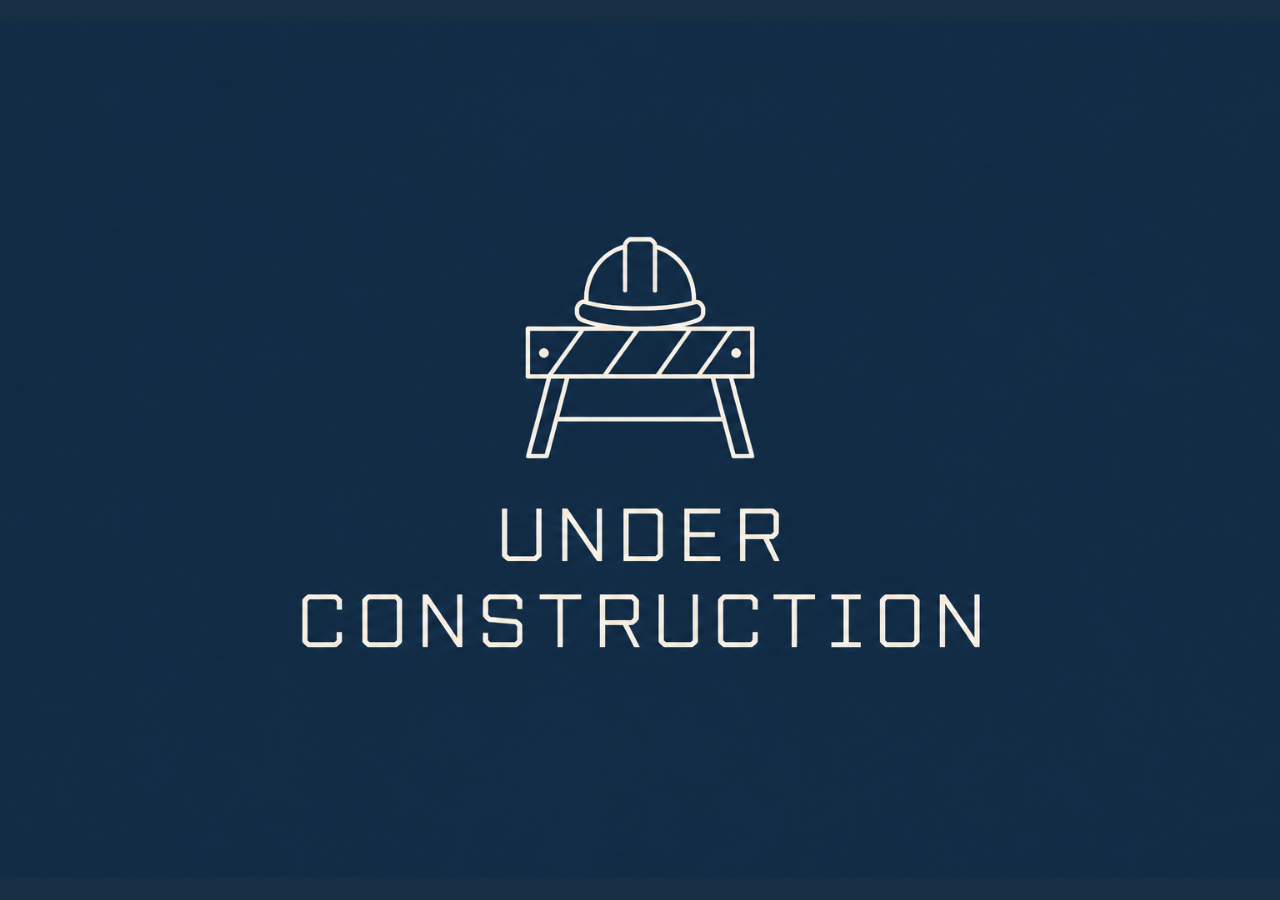
==== commit 5aec6fa4: "Image Versioning fix" ====
--- a/projects/gospel-chord-hurdles.html
+++ b/projects/gospel-chord-hurdles.html
@@ -5,11 +5,11 @@
     <meta name="viewport" content="width=device-width, initial-scale=1.0">
     <title>Joel Ahereza | Under Construction</title>
     <meta name="description" content="This website is under construction.">
-    <meta name="theme-color" content="#f9eee2">
+    <meta name="theme-color" content="#162f45">
     <style>
         body {
             margin: 0;
-            background: #f9eee2;
+            background: #162f45;
         }
 
         img {
@@ -23,7 +23,7 @@
 </head>
 <body>
     <main>
-        <img src="../assets/under-construction.png" width="1536" height="1024" alt="Under construction">
+        <img src="../assets/under-construction.png?v=5e97693e9dfe" width="1536" height="1024" alt="Under construction">
     </main>
 </body>
 </html>
